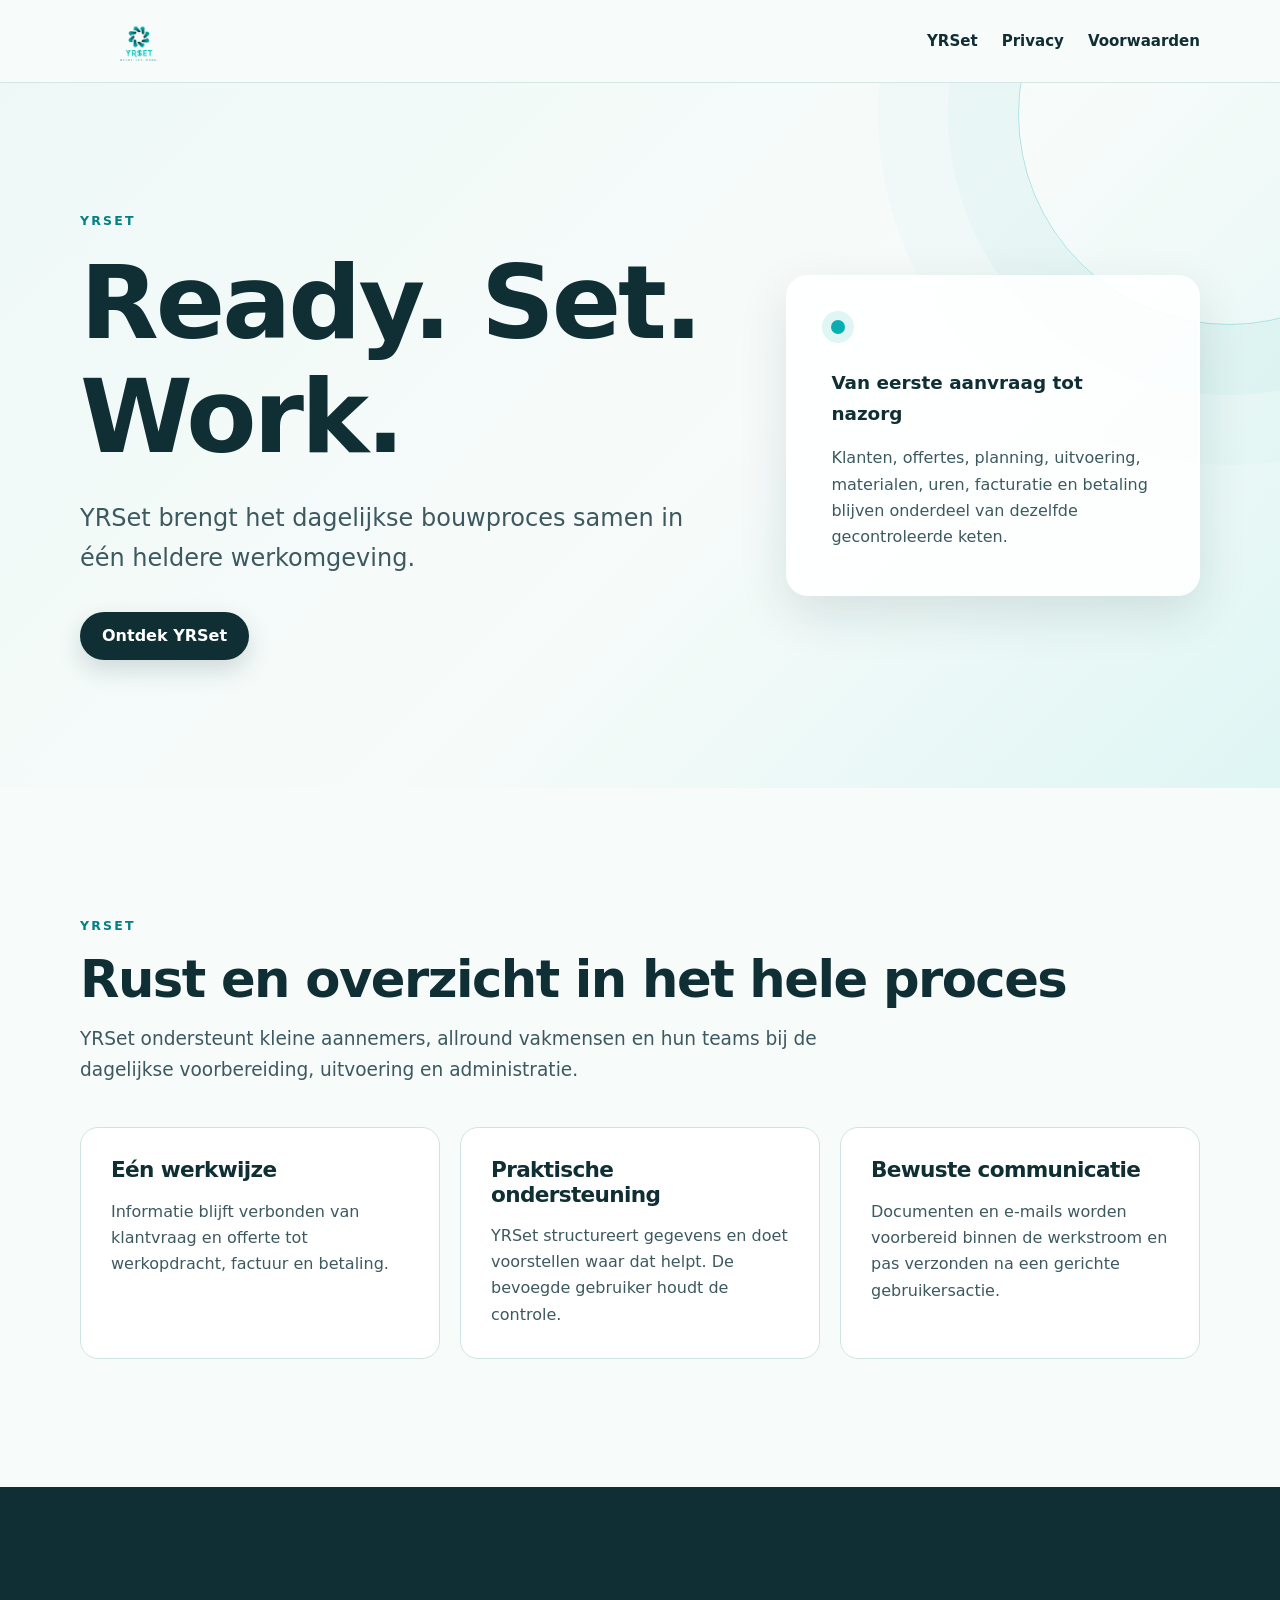
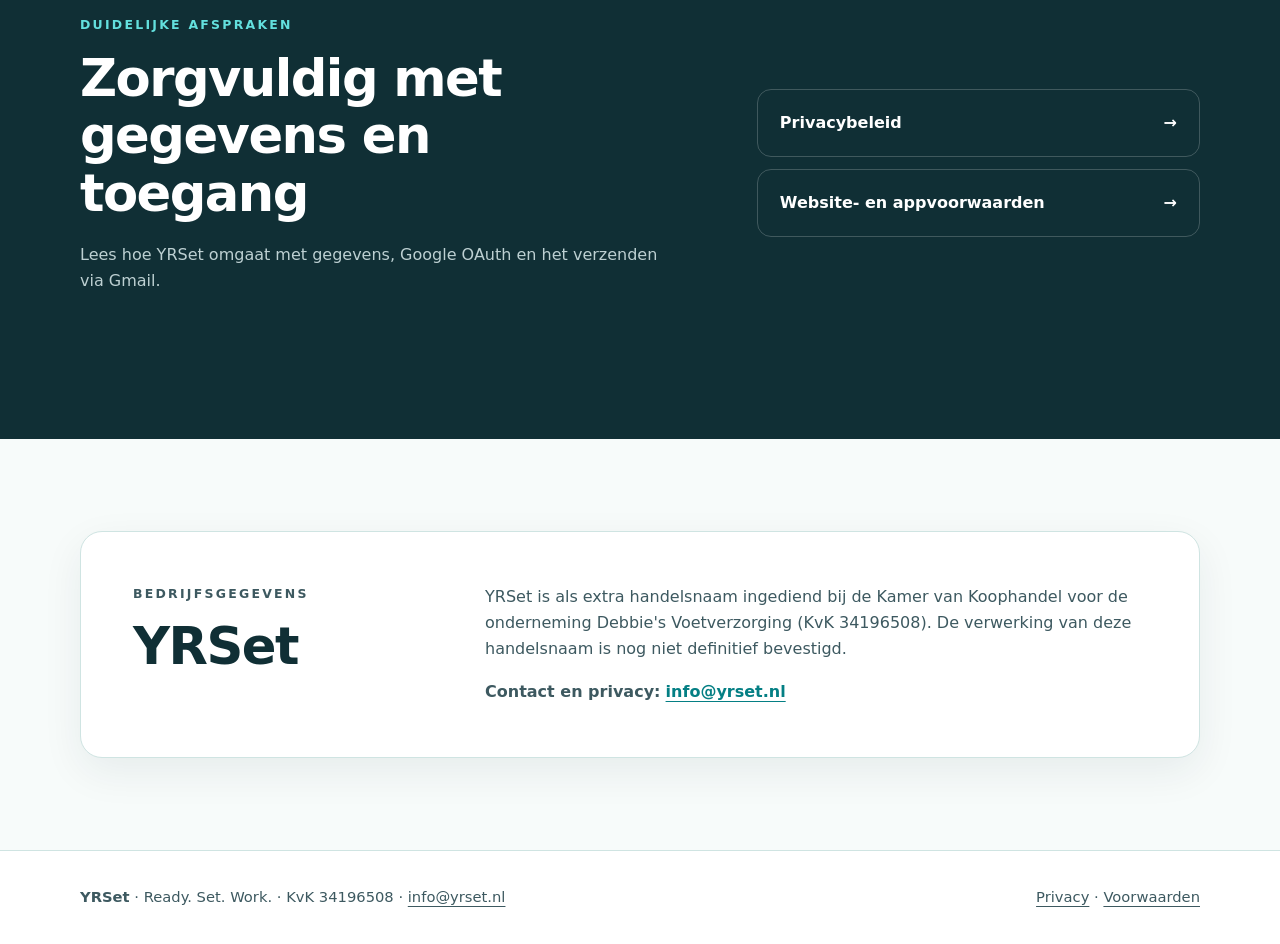
==== index.html @ cde59def "Polish public YRSet pages" ====
<!doctype html>
<html lang="nl">
<head>
  <meta charset="utf-8">
  <meta name="viewport" content="width=device-width, initial-scale=1">
  <meta name="description" content="YRSet biedt één praktische werkomgeving voor het bouwproces, van aanvraag tot afronding.">
  <title>YRSet · Ready. Set. Work.</title>
  <link rel="stylesheet" href="style.css?v=20260929">
</head>
<body>
  <a class="skip-link" href="#inhoud">Naar de inhoud</a>
  <header class="site-header">
    <div class="shell nav-wrap">
      <a class="brand" href="./" aria-label="YRSet home">
        <img src="yrset-logo.png" alt="YRSet — Ready. Set. Work.">
      </a>
      <nav aria-label="Hoofdnavigatie">
        <a href="#yrset">YRSet</a>
        <a href="privacy/">Privacy</a>
        <a href="voorwaarden/">Voorwaarden</a>
      </nav>
    </div>
  </header>

  <main id="inhoud">
    <section class="hero">
      <div class="shell hero-grid">
        <div>
          <p class="eyebrow">YRSet</p>
          <h1>Ready. Set. Work.</h1>
          <p class="lead">YRSet brengt het dagelijkse bouwproces samen in één heldere werkomgeving.</p>
          <a class="button" href="#yrset">Ontdek YRSet</a>
        </div>
        <aside class="hero-card" aria-label="YRSet in het kort">
          <span class="status-dot" aria-hidden="true"></span>
          <p class="card-kicker">Van eerste aanvraag tot nazorg</p>
          <p>Klanten, offertes, planning, uitvoering, materialen, uren, facturatie en betaling blijven onderdeel van dezelfde gecontroleerde keten.</p>
        </aside>
      </div>
    </section>

    <section class="section" id="yrset">
      <div class="shell">
        <p class="eyebrow">YRSet</p>
        <h2>Rust en overzicht in het hele proces</h2>
        <p class="section-intro">YRSet ondersteunt kleine aannemers, allround vakmensen en hun teams bij de dagelijkse voorbereiding, uitvoering en administratie.</p>
        <div class="feature-grid">
          <article class="feature-card">
            <h3>Eén werkwijze</h3>
            <p>Informatie blijft verbonden van klantvraag en offerte tot werkopdracht, factuur en betaling.</p>
          </article>
          <article class="feature-card">
            <h3>Praktische ondersteuning</h3>
            <p>YRSet structureert gegevens en doet voorstellen waar dat helpt. De bevoegde gebruiker houdt de controle.</p>
          </article>
          <article class="feature-card">
            <h3>Bewuste communicatie</h3>
            <p>Documenten en e-mails worden voorbereid binnen de werkstroom en pas verzonden na een gerichte gebruikersactie.</p>
          </article>
        </div>
      </div>
    </section>

    <section class="section section-accent">
      <div class="shell policy-grid">
        <article>
          <p class="eyebrow">Duidelijke afspraken</p>
          <h2>Zorgvuldig met gegevens en toegang</h2>
          <p>Lees hoe YRSet omgaat met gegevens, Google OAuth en het verzenden via Gmail.</p>
        </article>
        <div class="policy-links">
          <a class="policy-link" href="privacy/"><span>Privacybeleid</span><span aria-hidden="true">→</span></a>
          <a class="policy-link" href="voorwaarden/"><span>Website- en appvoorwaarden</span><span aria-hidden="true">→</span></a>
        </div>
      </div>
    </section>

    <section class="section company-info" aria-labelledby="bedrijfsgegevens">
      <div class="shell company-info-card">
        <div>
          <p class="eyebrow">Bedrijfsgegevens</p>
          <h2 id="bedrijfsgegevens">YRSet</h2>
        </div>
        <div>
          <p>YRSet is als extra handelsnaam ingediend bij de Kamer van Koophandel voor de onderneming Debbie's Voetverzorging (KvK 34196508). De verwerking van deze handelsnaam is nog niet definitief bevestigd.</p>
          <p><strong>Contact en privacy:</strong> <a href="mailto:info@yrset.nl">info@yrset.nl</a></p>
        </div>
      </div>
    </section>
  </main>

  <footer>
    <div class="shell footer-wrap">
      <p><strong>YRSet</strong> · Ready. Set. Work. · KvK 34196508 · <a href="mailto:info@yrset.nl">info@yrset.nl</a></p>
      <p><a href="privacy/">Privacy</a> · <a href="voorwaarden/">Voorwaarden</a></p>
    </div>
  </footer>
</body>
</html>
---- style.css ----
:root {
  --ink: #102f35;
  --ink-soft: #3d5960;
  --paper: #f7fbfa;
  --surface: #ffffff;
  --teal: #09aeb2;
  --teal-dark: #047f84;
  --teal-pale: #dff6f4;
  --line: #cfe4e2;
  --shadow: 0 18px 50px rgba(16, 47, 53, 0.12);
  --radius: 22px;
}

* { box-sizing: border-box; }
html { scroll-behavior: smooth; }
body {
  margin: 0;
  color: var(--ink);
  background: var(--paper);
  font-family: Inter, ui-sans-serif, system-ui, -apple-system, BlinkMacSystemFont, "Segoe UI", sans-serif;
  line-height: 1.65;
  overflow-x: clip;
}
a { color: inherit; }
img { display: block; max-width: 100%; }
.shell { width: min(1120px, calc(100% - 40px)); margin: 0 auto; }
.skip-link { position: fixed; left: 16px; top: -80px; z-index: 100; padding: 10px 14px; background: var(--ink); color: #fff; border-radius: 8px; }
.skip-link:focus { top: 16px; }

.site-header { position: sticky; top: 0; z-index: 20; background: rgba(247, 251, 250, 0.94); border-bottom: 1px solid rgba(207, 228, 226, 0.85); backdrop-filter: blur(14px); }
.nav-wrap { min-height: 82px; display: flex; align-items: center; justify-content: space-between; gap: 28px; }
.brand { display: inline-flex; align-items: center; width: 118px; text-decoration: none; }
.brand img { width: 100%; height: 58px; object-fit: contain; }
nav { display: flex; align-items: center; gap: 24px; font-size: 0.94rem; font-weight: 700; }
nav a { text-decoration: none; text-underline-offset: 6px; }
nav a:hover, nav a:focus-visible, nav a[aria-current="page"] { color: var(--teal-dark); text-decoration: underline; }

.hero { position: relative; overflow: hidden; padding: clamp(72px, 10vw, 132px) 0; background: linear-gradient(135deg, #eef9f7 0%, #f7fbfa 55%, #dff6f4 100%); }
.hero::after { content: ""; position: absolute; width: 420px; height: 420px; right: -160px; top: -180px; border: 1px solid rgba(9, 174, 178, 0.3); border-radius: 50%; box-shadow: 0 0 0 70px rgba(9, 174, 178, 0.035), 0 0 0 140px rgba(9, 174, 178, 0.025); }
.hero-grid { position: relative; z-index: 1; display: grid; grid-template-columns: minmax(0, 1.2fr) minmax(300px, 0.8fr); align-items: center; gap: clamp(38px, 7vw, 86px); }
.eyebrow { margin: 0 0 14px; color: var(--teal-dark); font-size: 0.78rem; font-weight: 800; letter-spacing: 0.18em; text-transform: uppercase; }
h1, h2, h3 { margin-top: 0; line-height: 1.12; letter-spacing: -0.03em; overflow-wrap: break-word; hyphens: auto; }
h1 { margin-bottom: 24px; font-size: clamp(3rem, 8vw, 6.8rem); }
h2 { margin-bottom: 20px; font-size: clamp(2rem, 4vw, 3.4rem); }
h3 { margin-bottom: 12px; font-size: 1.35rem; }
.lead { max-width: 700px; margin: 0 0 34px; color: var(--ink-soft); font-size: clamp(1.18rem, 2vw, 1.5rem); }
.button { display: inline-flex; align-items: center; justify-content: center; min-height: 48px; padding: 0 22px; color: #fff; background: var(--ink); border-radius: 999px; font-weight: 800; text-decoration: none; box-shadow: 0 10px 24px rgba(16, 47, 53, 0.16); }
.button:hover, .button:focus-visible { background: var(--teal-dark); }
.hero-card { padding: clamp(28px, 5vw, 44px); background: rgba(255,255,255,0.88); border: 1px solid rgba(255,255,255,0.92); border-radius: var(--radius); box-shadow: var(--shadow); }
.hero-card p:last-child { margin-bottom: 0; color: var(--ink-soft); }
.status-dot { display: block; width: 14px; height: 14px; margin-bottom: 34px; background: var(--teal); border-radius: 50%; box-shadow: 0 0 0 9px var(--teal-pale); }
.card-kicker { margin: 0 0 12px; color: var(--ink); font-weight: 800; font-size: 1.15rem; }

.section { padding: clamp(76px, 10vw, 128px) 0; }
.section-intro { max-width: 760px; margin: -4px 0 42px; color: var(--ink-soft); font-size: 1.16rem; }
.feature-grid { display: grid; grid-template-columns: repeat(3, minmax(0, 1fr)); gap: 20px; }
.feature-card { padding: 30px; background: var(--surface); border: 1px solid var(--line); border-radius: 18px; }
.feature-card p { margin-bottom: 0; color: var(--ink-soft); }
.section-accent { background: var(--ink); color: #fff; }
.section-accent .eyebrow { color: #63e0de; }
.policy-grid { display: grid; grid-template-columns: minmax(0, 1fr) minmax(300px, 0.75fr); gap: clamp(34px, 7vw, 86px); align-items: center; }
.section-accent article p:last-child { color: #bdd0d2; }
.policy-links { display: grid; gap: 12px; }
.policy-link { display: flex; justify-content: space-between; gap: 20px; padding: 20px 22px; border: 1px solid rgba(255,255,255,0.2); border-radius: 14px; font-weight: 800; text-decoration: none; }
.policy-link:hover, .policy-link:focus-visible { border-color: #63e0de; background: rgba(99,224,222,0.08); }
.company-info { padding-top: clamp(58px, 8vw, 92px); padding-bottom: clamp(58px, 8vw, 92px); }
.company-info-card { display: grid; grid-template-columns: minmax(220px, 0.42fr) minmax(0, 1fr); gap: clamp(28px, 6vw, 74px); padding: clamp(28px, 5vw, 52px); background: var(--surface); border: 1px solid var(--line); border-radius: var(--radius); box-shadow: 0 14px 42px rgba(16, 47, 53, 0.07); }
.company-info-card h2 { margin-bottom: 0; }
.company-info-card p { margin-top: 0; color: var(--ink-soft); }
.company-info-card p:last-child { margin-bottom: 0; }
.company-info-card a { color: var(--teal-dark); font-weight: 800; text-underline-offset: 4px; }

.legal-main { padding: clamp(56px, 8vw, 100px) 0 clamp(80px, 10vw, 130px); }
.legal-layout { display: grid; grid-template-columns: minmax(330px, 0.65fr) minmax(0, 1fr); gap: clamp(36px, 5vw, 60px); align-items: start; }
.legal-layout > * { min-width: 0; }
.legal-aside { position: sticky; top: 122px; }
.legal-aside h1 { max-width: 100%; font-size: clamp(2.35rem, 3.5vw, 3.4rem); overflow-wrap: anywhere; }
.muted { color: var(--ink-soft); }
.legal-copy { min-width: 0; padding: clamp(28px, 5vw, 54px); background: var(--surface); border: 1px solid var(--line); border-radius: var(--radius); box-shadow: 0 14px 42px rgba(16, 47, 53, 0.07); }
.legal-copy section + section { margin-top: 42px; padding-top: 38px; border-top: 1px solid var(--line); }
.legal-copy h2 { font-size: clamp(1.45rem, 3vw, 2rem); }
.legal-copy p { color: var(--ink-soft); }
.legal-copy p:last-child { margin-bottom: 0; }
code { padding: 0.12em 0.35em; color: var(--ink); background: var(--teal-pale); border-radius: 5px; font-size: 0.9em; }

footer { padding: 34px 0; color: var(--ink-soft); background: var(--surface); border-top: 1px solid var(--line); }
.footer-wrap { display: flex; justify-content: space-between; gap: 20px; font-size: 0.92rem; }
.footer-wrap > * { min-width: 0; overflow-wrap: anywhere; }
.footer-wrap p { margin: 0; }
.footer-wrap a { text-underline-offset: 4px; }

@media (max-width: 760px) {
  .shell { width: min(1120px, calc(100% - 28px)); }
  .nav-wrap { min-height: 74px; gap: 14px; }
  .brand { width: 88px; }
  .brand img { height: 48px; }
  nav { gap: 12px; font-size: 0.82rem; }
  .hero-grid, .feature-grid, .policy-grid, .company-info-card, .legal-layout { grid-template-columns: 1fr; }
  .hero { padding-top: 58px; }
  .hero-card { padding: 28px; }
  .legal-aside { position: static; }
  .legal-aside h1 { font-size: clamp(2.15rem, 11vw, 3rem); }
  .legal-copy { padding: 25px 20px; }
  .footer-wrap { flex-direction: column; }
}

@media (max-width: 430px) {
  .nav-wrap { align-items: flex-start; padding: 12px 0; }
  nav { flex-wrap: wrap; justify-content: flex-end; row-gap: 4px; }
  nav a:first-child { width: 100%; text-align: right; }
}

@media (prefers-reduced-motion: reduce) {
  html { scroll-behavior: auto; }
}
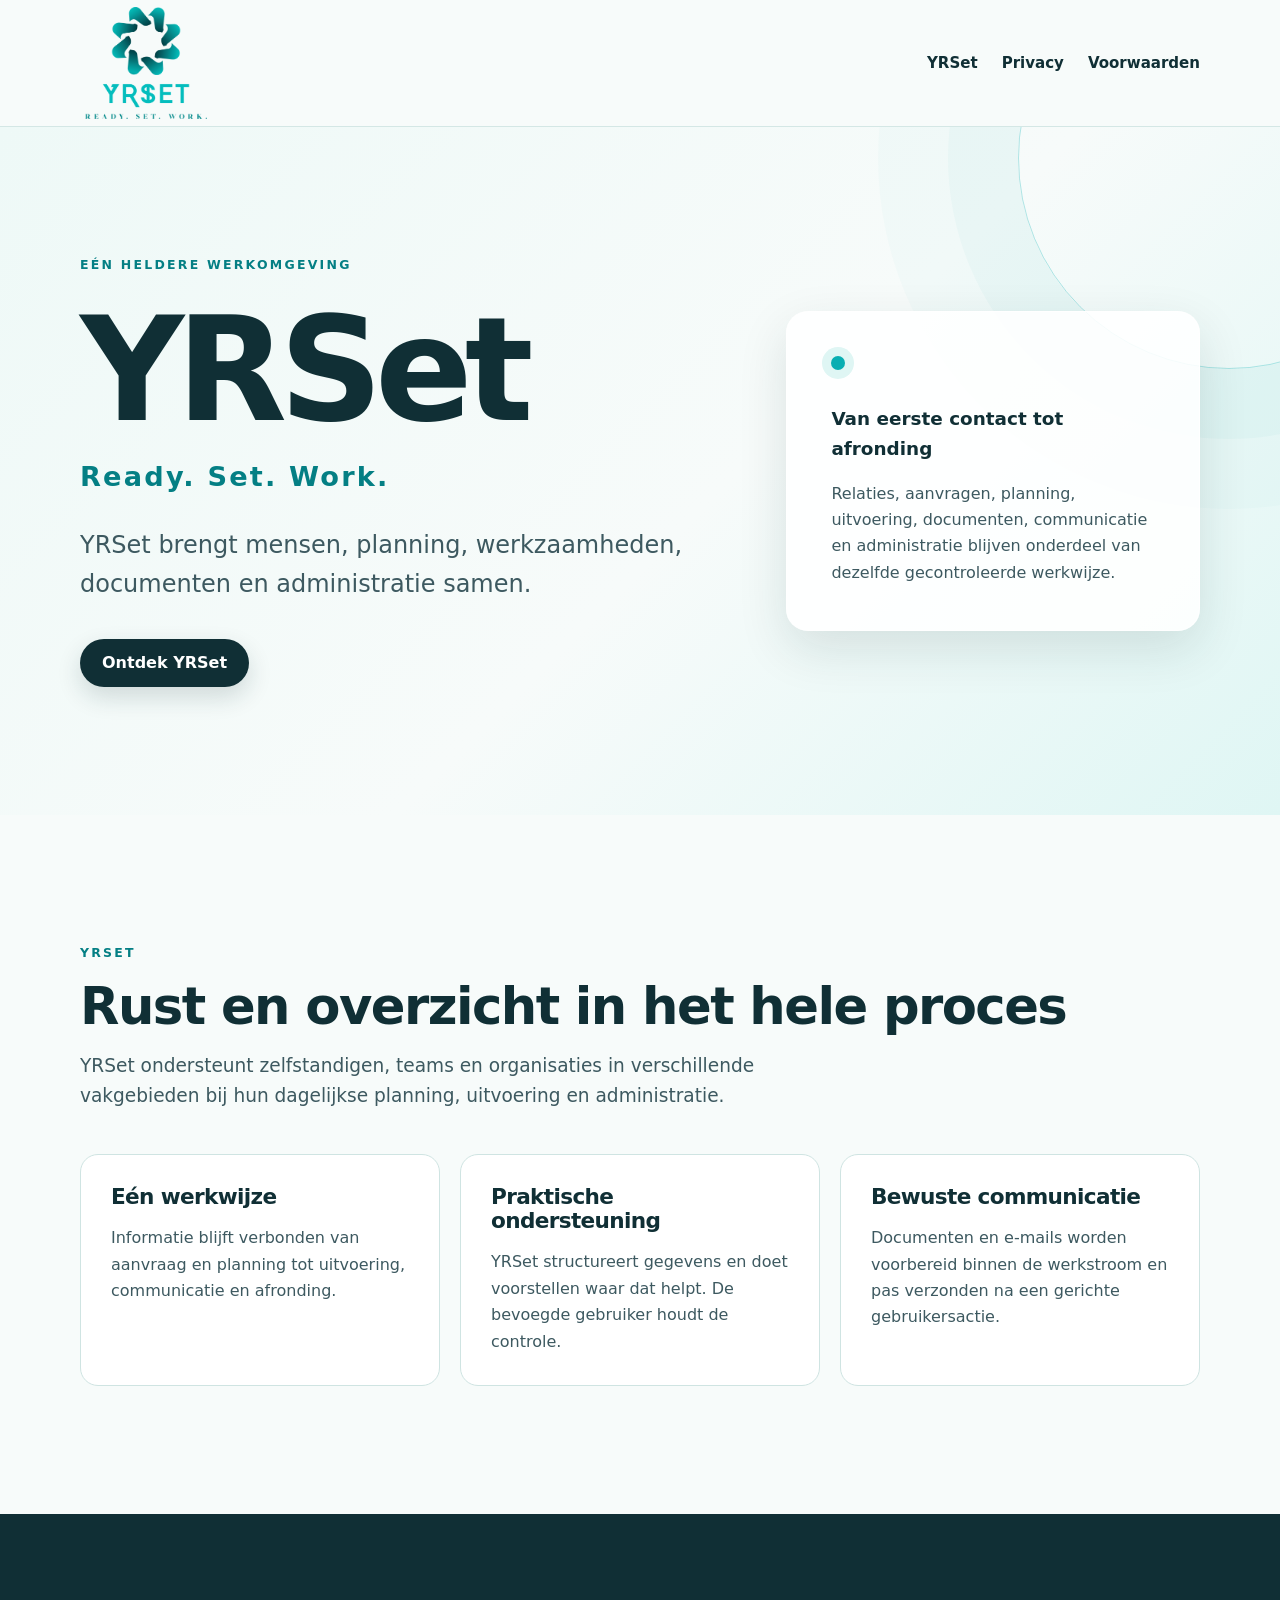
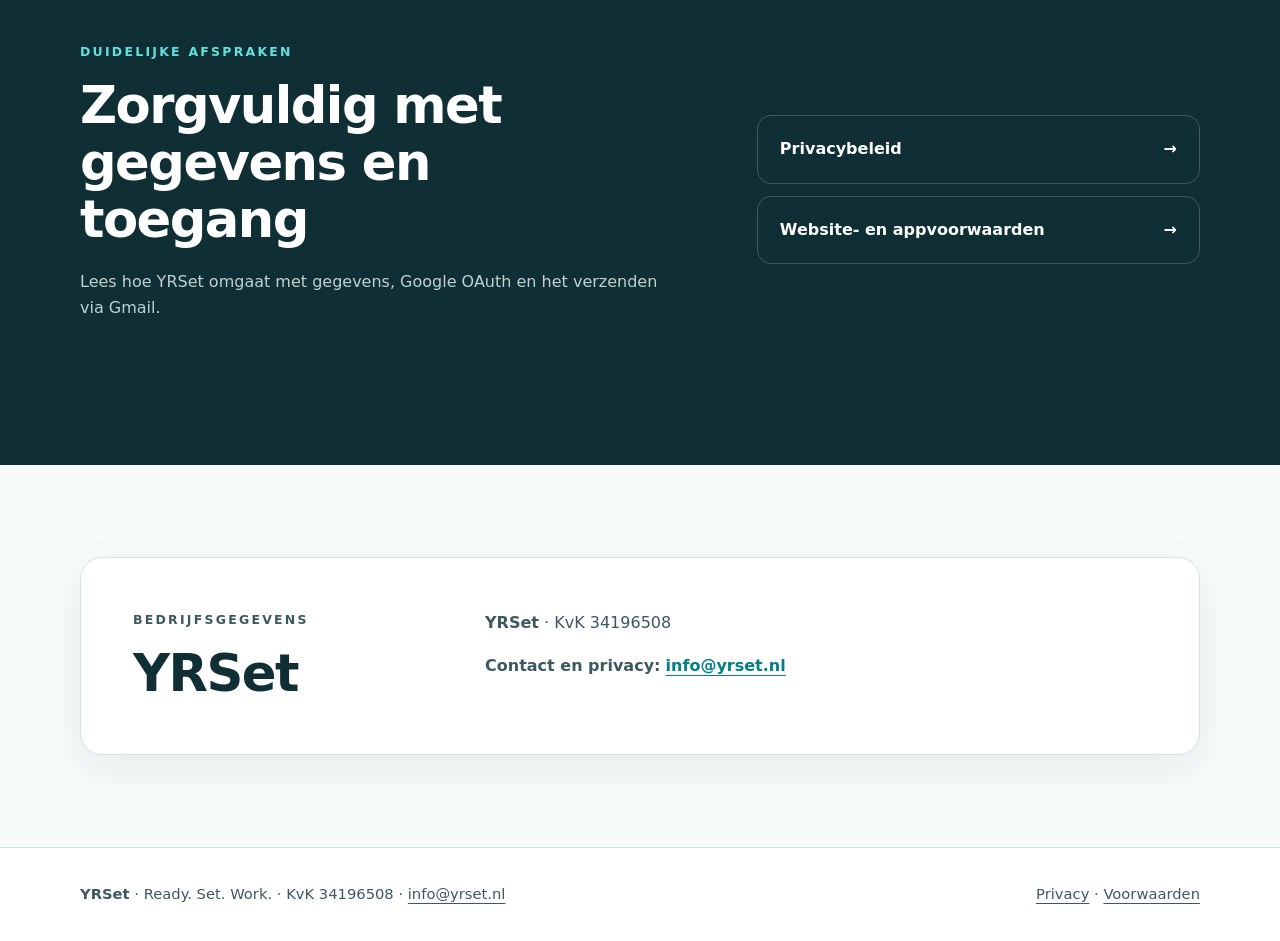
==== commit c2c54ba5: "Finalize public YRSet branding" ====
--- a/index.html
+++ b/index.html
@@ -3,16 +3,16 @@
 <head>
   <meta charset="utf-8">
   <meta name="viewport" content="width=device-width, initial-scale=1">
-  <meta name="description" content="YRSet biedt één praktische werkomgeving voor het bouwproces, van aanvraag tot afronding.">
+  <meta name="description" content="YRSet biedt één heldere werkomgeving voor planning, uitvoering, administratie en communicatie.">
   <title>YRSet · Ready. Set. Work.</title>
-  <link rel="stylesheet" href="style.css?v=20260929">
+  <link rel="stylesheet" href="style.css?v=20260929-2">
 </head>
 <body>
   <a class="skip-link" href="#inhoud">Naar de inhoud</a>
   <header class="site-header">
     <div class="shell nav-wrap">
       <a class="brand" href="./" aria-label="YRSet home">
-        <img src="yrset-logo.png" alt="YRSet — Ready. Set. Work.">
+        <img src="yrset-logo.png?v=20260929-2" alt="YRSet — Ready. Set. Work.">
       </a>
       <nav aria-label="Hoofdnavigatie">
         <a href="#yrset">YRSet</a>
@@ -26,15 +26,16 @@
     <section class="hero">
       <div class="shell hero-grid">
         <div>
-          <p class="eyebrow">YRSet</p>
-          <h1>Ready. Set. Work.</h1>
-          <p class="lead">YRSet brengt het dagelijkse bouwproces samen in één heldere werkomgeving.</p>
+          <p class="eyebrow">Eén heldere werkomgeving</p>
+          <h1>YRSet</h1>
+          <p class="hero-slogan">Ready. Set. Work.</p>
+          <p class="lead">YRSet brengt mensen, planning, werkzaamheden, documenten en administratie samen.</p>
           <a class="button" href="#yrset">Ontdek YRSet</a>
         </div>
         <aside class="hero-card" aria-label="YRSet in het kort">
           <span class="status-dot" aria-hidden="true"></span>
-          <p class="card-kicker">Van eerste aanvraag tot nazorg</p>
-          <p>Klanten, offertes, planning, uitvoering, materialen, uren, facturatie en betaling blijven onderdeel van dezelfde gecontroleerde keten.</p>
+          <p class="card-kicker">Van eerste contact tot afronding</p>
+          <p>Relaties, aanvragen, planning, uitvoering, documenten, communicatie en administratie blijven onderdeel van dezelfde gecontroleerde werkwijze.</p>
         </aside>
       </div>
     </section>
@@ -43,11 +44,11 @@
       <div class="shell">
         <p class="eyebrow">YRSet</p>
         <h2>Rust en overzicht in het hele proces</h2>
-        <p class="section-intro">YRSet ondersteunt kleine aannemers, allround vakmensen en hun teams bij de dagelijkse voorbereiding, uitvoering en administratie.</p>
+        <p class="section-intro">YRSet ondersteunt zelfstandigen, teams en organisaties in verschillende vakgebieden bij hun dagelijkse planning, uitvoering en administratie.</p>
         <div class="feature-grid">
           <article class="feature-card">
             <h3>Eén werkwijze</h3>
-            <p>Informatie blijft verbonden van klantvraag en offerte tot werkopdracht, factuur en betaling.</p>
+            <p>Informatie blijft verbonden van aanvraag en planning tot uitvoering, communicatie en afronding.</p>
           </article>
           <article class="feature-card">
             <h3>Praktische ondersteuning</h3>
@@ -82,7 +83,7 @@
           <h2 id="bedrijfsgegevens">YRSet</h2>
         </div>
         <div>
-          <p>YRSet is als extra handelsnaam ingediend bij de Kamer van Koophandel voor de onderneming Debbie's Voetverzorging (KvK 34196508). De verwerking van deze handelsnaam is nog niet definitief bevestigd.</p>
+          <p><strong>YRSet</strong> · KvK 34196508</p>
           <p><strong>Contact en privacy:</strong> <a href="mailto:info@yrset.nl">info@yrset.nl</a></p>
         </div>
       </div>
--- a/style.css
+++ b/style.css
@@ -28,9 +28,9 @@
 .skip-link:focus { top: 16px; }
 
 .site-header { position: sticky; top: 0; z-index: 20; background: rgba(247, 251, 250, 0.94); border-bottom: 1px solid rgba(207, 228, 226, 0.85); backdrop-filter: blur(14px); }
-.nav-wrap { min-height: 82px; display: flex; align-items: center; justify-content: space-between; gap: 28px; }
-.brand { display: inline-flex; align-items: center; width: 118px; text-decoration: none; }
-.brand img { width: 100%; height: 58px; object-fit: contain; }
+.nav-wrap { min-height: 126px; display: flex; align-items: center; justify-content: space-between; gap: 28px; }
+.brand { display: inline-flex; align-items: center; width: 132px; min-width: 132px; padding: 7px 0; text-decoration: none; }
+.brand img { width: 100%; height: 112px; object-fit: contain; }
 nav { display: flex; align-items: center; gap: 24px; font-size: 0.94rem; font-weight: 700; }
 nav a { text-decoration: none; text-underline-offset: 6px; }
 nav a:hover, nav a:focus-visible, nav a[aria-current="page"] { color: var(--teal-dark); text-decoration: underline; }
@@ -41,6 +41,8 @@
 .eyebrow { margin: 0 0 14px; color: var(--teal-dark); font-size: 0.78rem; font-weight: 800; letter-spacing: 0.18em; text-transform: uppercase; }
 h1, h2, h3 { margin-top: 0; line-height: 1.12; letter-spacing: -0.03em; overflow-wrap: break-word; hyphens: auto; }
 h1 { margin-bottom: 24px; font-size: clamp(3rem, 8vw, 6.8rem); }
+.hero h1 { margin-bottom: 4px; font-size: clamp(5rem, 12vw, 9rem); letter-spacing: -0.055em; }
+.hero-slogan { margin: 0 0 26px; color: var(--teal-dark); font-size: clamp(1.2rem, 2.2vw, 1.7rem); font-weight: 800; letter-spacing: 0.08em; }
 h2 { margin-bottom: 20px; font-size: clamp(2rem, 4vw, 3.4rem); }
 h3 { margin-bottom: 12px; font-size: 1.35rem; }
 .lead { max-width: 700px; margin: 0 0 34px; color: var(--ink-soft); font-size: clamp(1.18rem, 2vw, 1.5rem); }
@@ -74,7 +76,8 @@
 .legal-layout { display: grid; grid-template-columns: minmax(330px, 0.65fr) minmax(0, 1fr); gap: clamp(36px, 5vw, 60px); align-items: start; }
 .legal-layout > * { min-width: 0; }
 .legal-aside { position: sticky; top: 122px; }
-.legal-aside h1 { max-width: 100%; font-size: clamp(2.35rem, 3.5vw, 3.4rem); overflow-wrap: anywhere; }
+.legal-aside h1 { max-width: 100%; font-size: clamp(2.25rem, 3.2vw, 3.1rem); line-height: 1.04; overflow-wrap: anywhere; }
+.legal-title--long span { display: block; }
 .muted { color: var(--ink-soft); }
 .legal-copy { min-width: 0; padding: clamp(28px, 5vw, 54px); background: var(--surface); border: 1px solid var(--line); border-radius: var(--radius); box-shadow: 0 14px 42px rgba(16, 47, 53, 0.07); }
 .legal-copy section + section { margin-top: 42px; padding-top: 38px; border-top: 1px solid var(--line); }
@@ -91,12 +94,14 @@
 
 @media (max-width: 760px) {
   .shell { width: min(1120px, calc(100% - 28px)); }
-  .nav-wrap { min-height: 74px; gap: 14px; }
-  .brand { width: 88px; }
-  .brand img { height: 48px; }
+  .nav-wrap { min-height: 104px; gap: 14px; }
+  .brand { width: 106px; min-width: 106px; padding: 5px 0; }
+  .brand img { height: 90px; }
   nav { gap: 12px; font-size: 0.82rem; }
   .hero-grid, .feature-grid, .policy-grid, .company-info-card, .legal-layout { grid-template-columns: 1fr; }
   .hero { padding-top: 58px; }
+  .hero h1 { font-size: clamp(4.25rem, 20vw, 6rem); }
+  .hero-slogan { margin-bottom: 22px; font-size: 1.1rem; }
   .hero-card { padding: 28px; }
   .legal-aside { position: static; }
   .legal-aside h1 { font-size: clamp(2.15rem, 11vw, 3rem); }
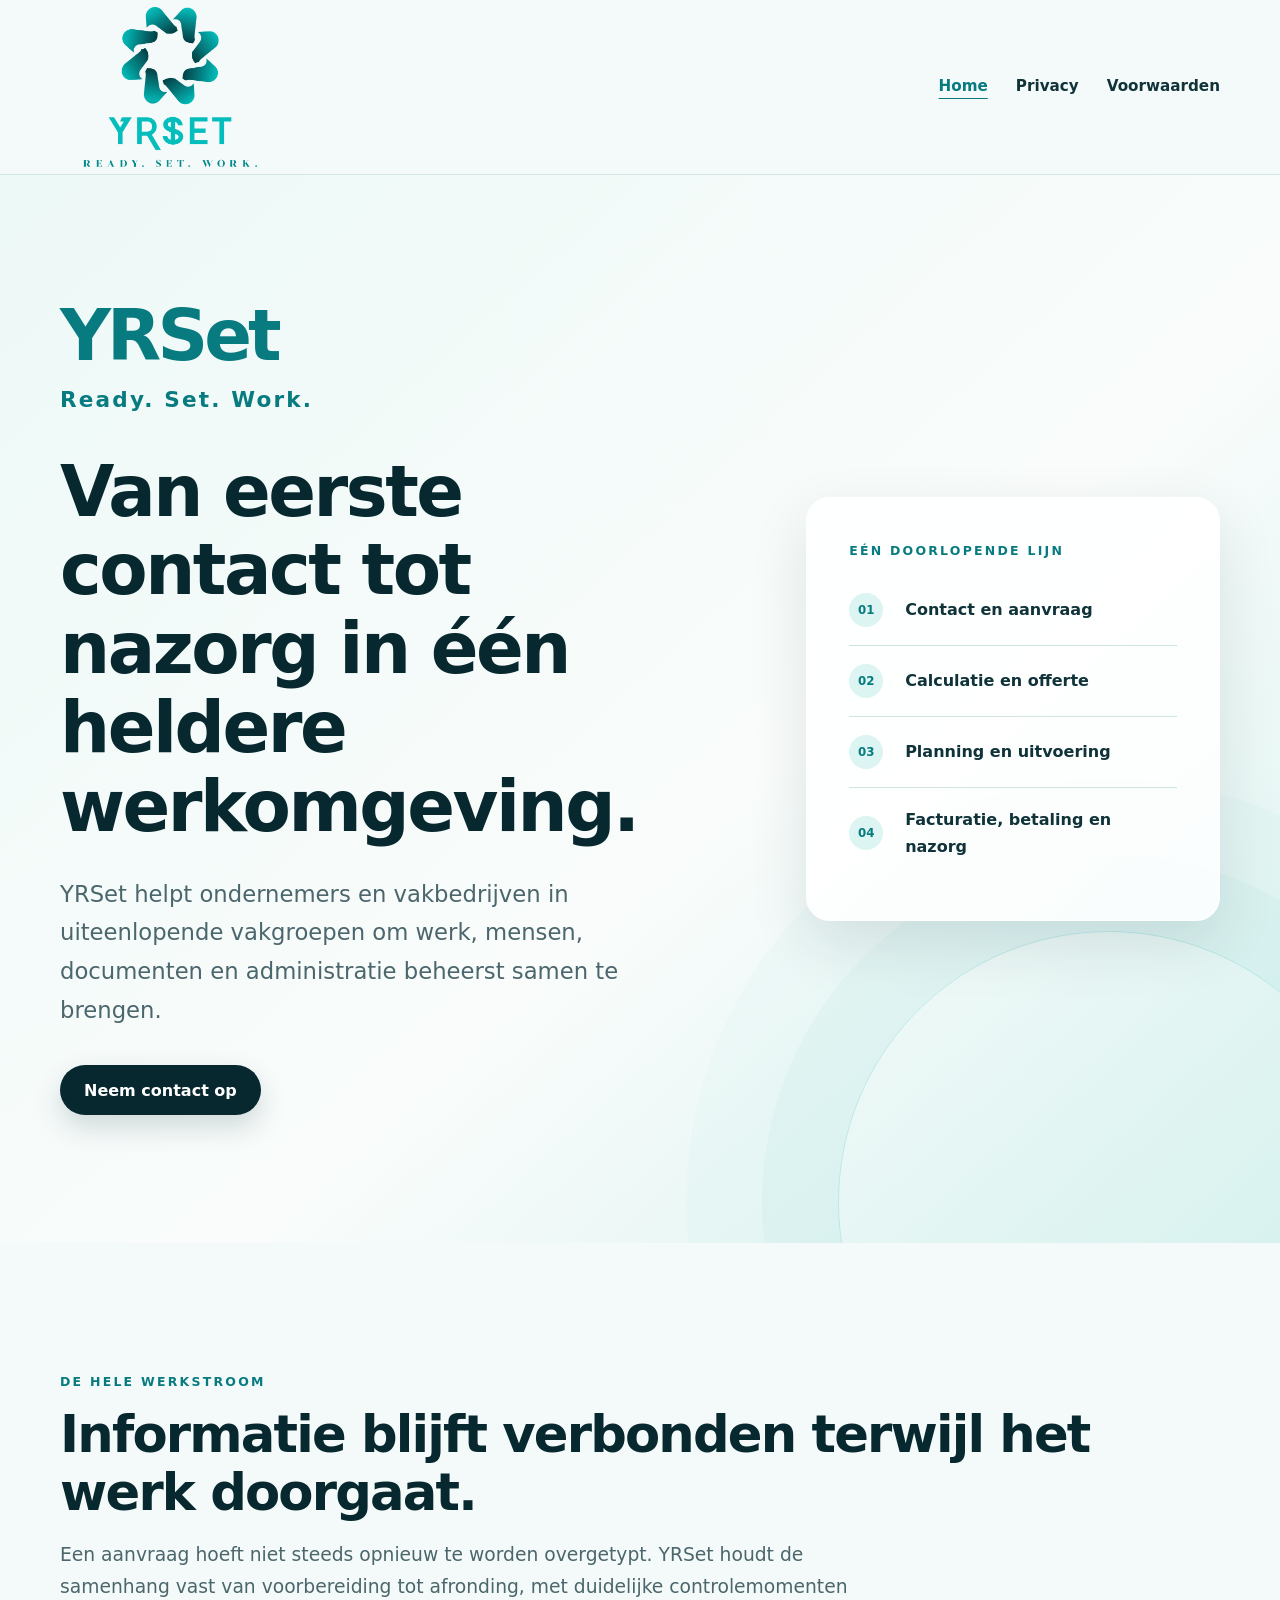
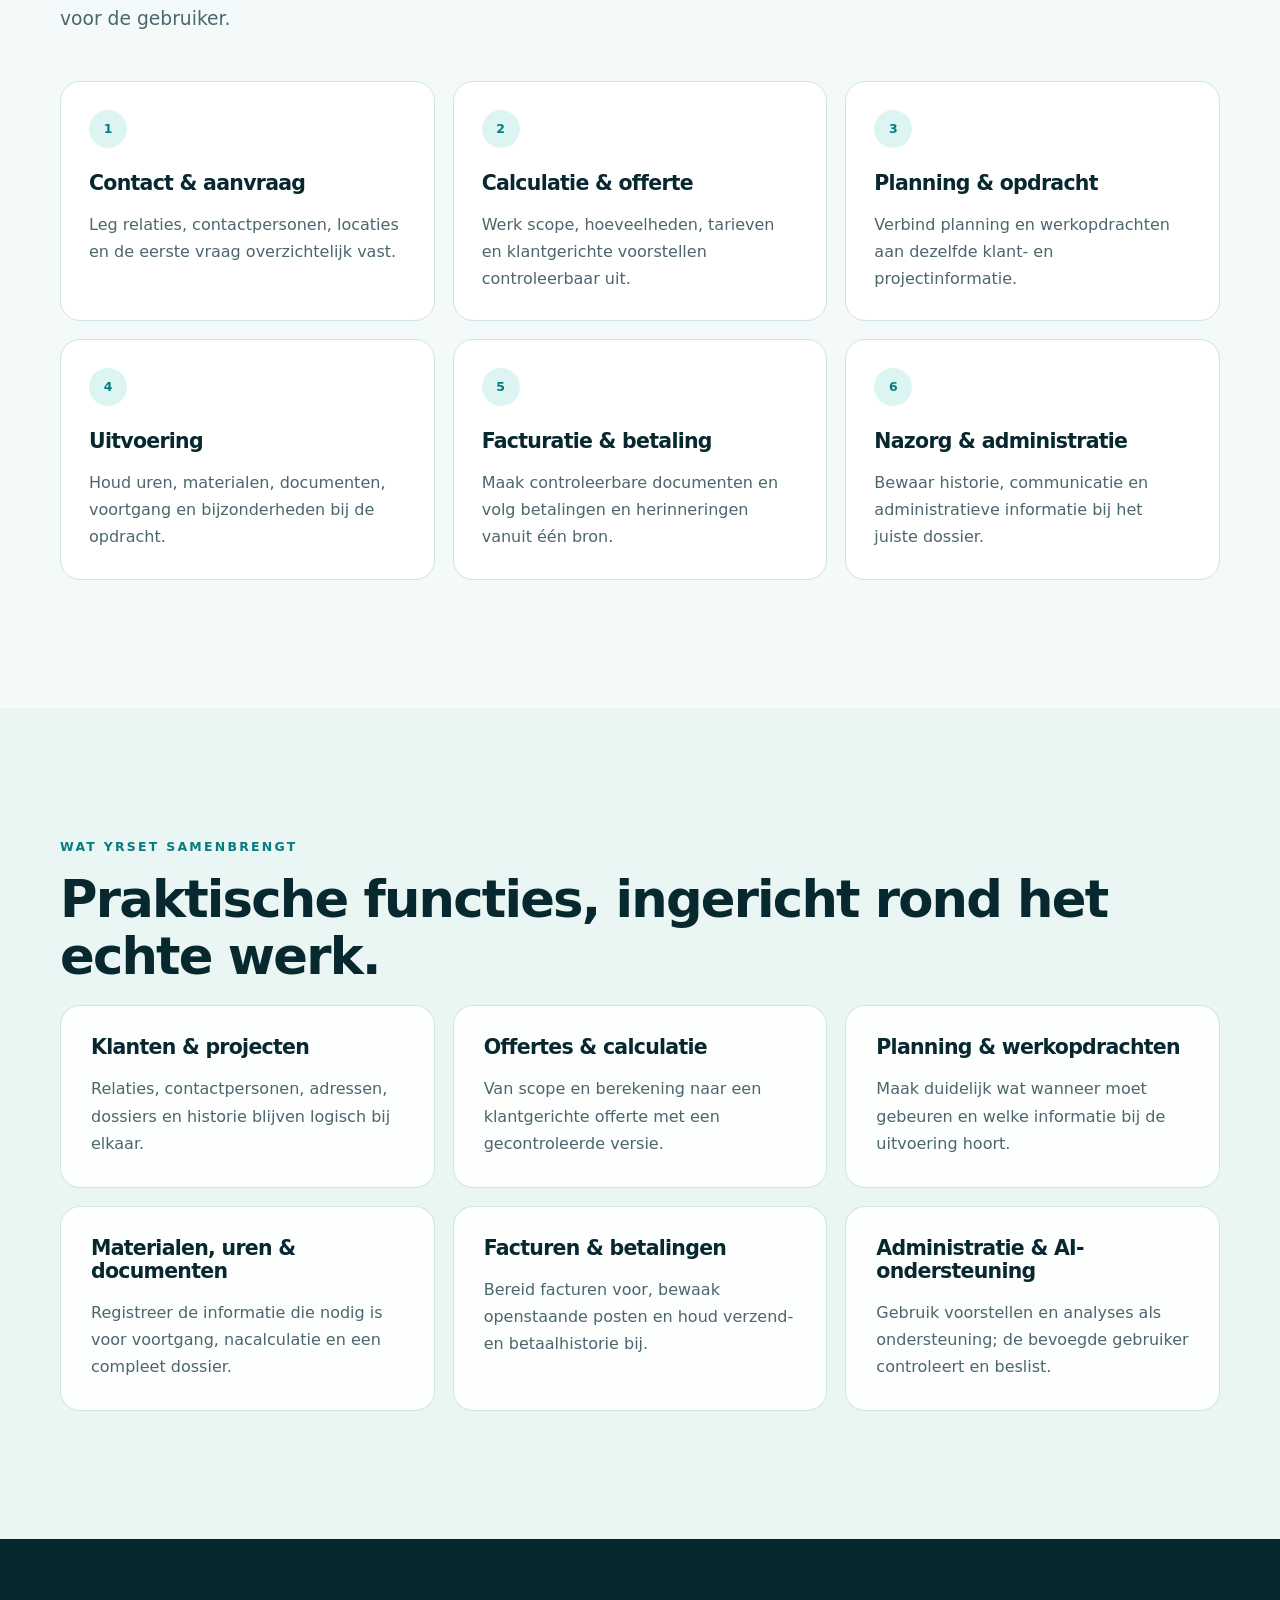
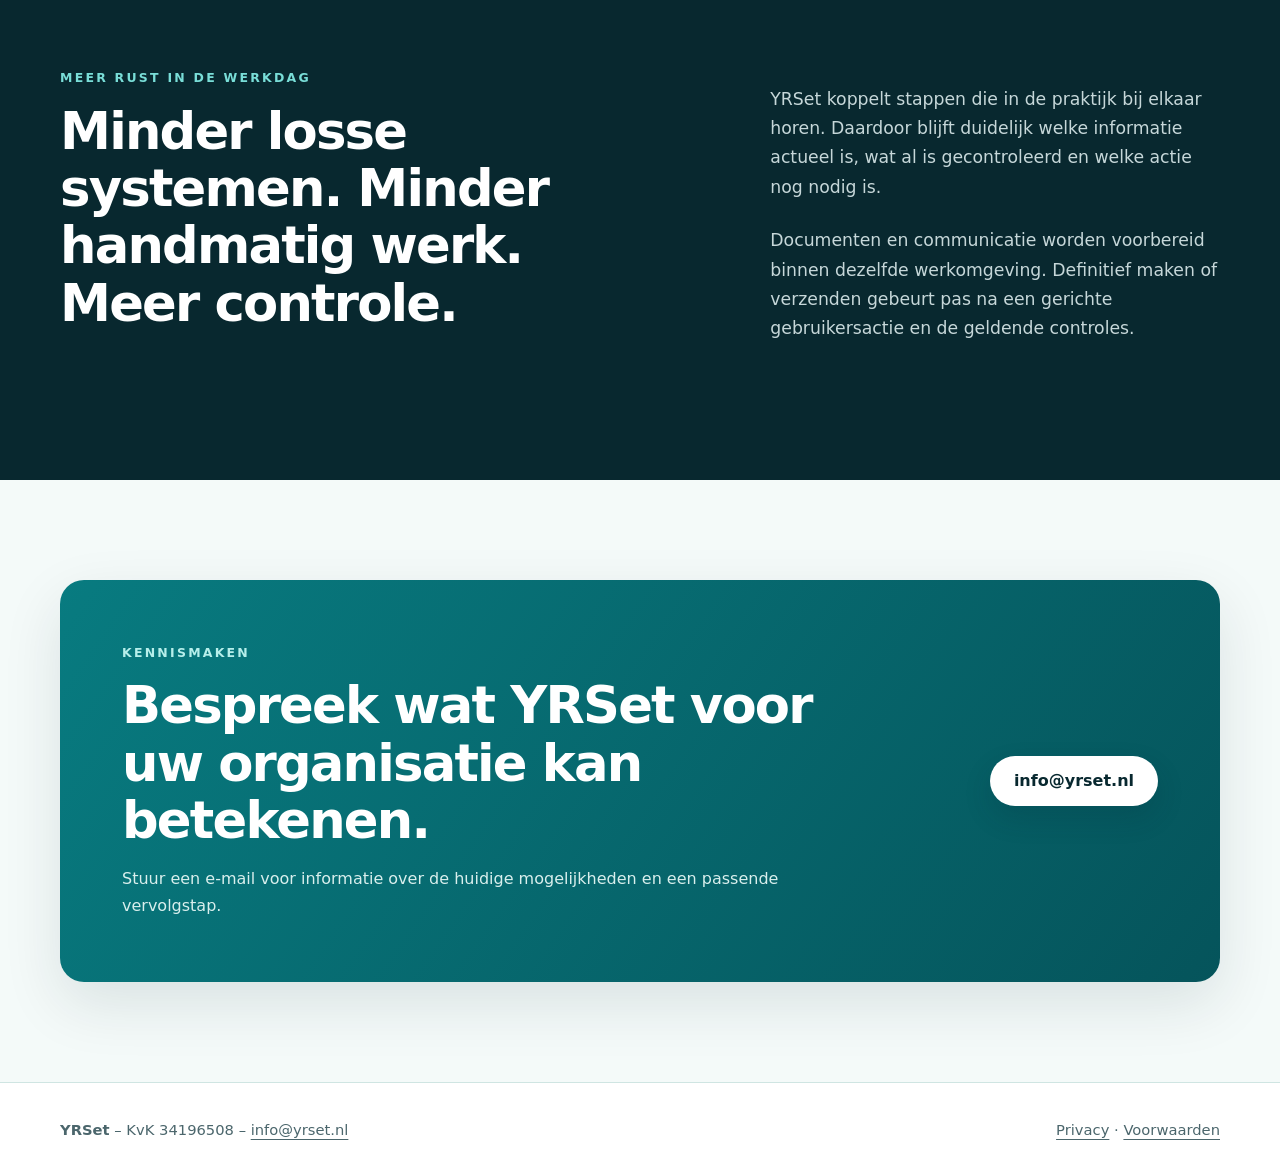
==== commit 500ab3b1: "Rebuild public YRSet website" ====
--- a/index.html
+++ b/index.html
@@ -3,19 +3,19 @@
 <head>
   <meta charset="utf-8">
   <meta name="viewport" content="width=device-width, initial-scale=1">
-  <meta name="description" content="YRSet biedt één heldere werkomgeving voor planning, uitvoering, administratie en communicatie.">
+  <meta name="description" content="YRSet brengt klantcontact, planning, uitvoering, administratie en communicatie samen in één gecontroleerde werkomgeving.">
   <title>YRSet · Ready. Set. Work.</title>
-  <link rel="stylesheet" href="style.css?v=20260929-2">
+  <link rel="stylesheet" href="style.css?v=20260929-3">
 </head>
 <body>
   <a class="skip-link" href="#inhoud">Naar de inhoud</a>
   <header class="site-header">
     <div class="shell nav-wrap">
       <a class="brand" href="./" aria-label="YRSet home">
-        <img src="yrset-logo.png?v=20260929-2" alt="YRSet — Ready. Set. Work.">
+        <img src="yrset-logo.png?v=20260929-3" alt="YRSet — Ready. Set. Work.">
       </a>
       <nav aria-label="Hoofdnavigatie">
-        <a href="#yrset">YRSet</a>
+        <a aria-current="page" href="./">Home</a>
         <a href="privacy/">Privacy</a>
         <a href="voorwaarden/">Voorwaarden</a>
       </nav>
@@ -24,75 +24,85 @@
 
   <main id="inhoud">
     <section class="hero">
-      <div class="shell hero-grid">
-        <div>
-          <p class="eyebrow">Eén heldere werkomgeving</p>
-          <h1>YRSet</h1>
+      <div class="shell hero-layout">
+        <div class="hero-copy">
+          <p class="hero-brand">YRSet</p>
           <p class="hero-slogan">Ready. Set. Work.</p>
-          <p class="lead">YRSet brengt mensen, planning, werkzaamheden, documenten en administratie samen.</p>
-          <a class="button" href="#yrset">Ontdek YRSet</a>
+          <h1>Van eerste contact tot nazorg in één heldere werkomgeving.</h1>
+          <p class="lead">YRSet helpt ondernemers en vakbedrijven in uiteenlopende vakgroepen om werk, mensen, documenten en administratie beheerst samen te brengen.</p>
+          <a class="button" href="mailto:info@yrset.nl">Neem contact op</a>
         </div>
-        <aside class="hero-card" aria-label="YRSet in het kort">
-          <span class="status-dot" aria-hidden="true"></span>
-          <p class="card-kicker">Van eerste contact tot afronding</p>
-          <p>Relaties, aanvragen, planning, uitvoering, documenten, communicatie en administratie blijven onderdeel van dezelfde gecontroleerde werkwijze.</p>
-        </aside>
-      </div>
-    </section>
-
-    <section class="section" id="yrset">
-      <div class="shell">
-        <p class="eyebrow">YRSet</p>
-        <h2>Rust en overzicht in het hele proces</h2>
-        <p class="section-intro">YRSet ondersteunt zelfstandigen, teams en organisaties in verschillende vakgebieden bij hun dagelijkse planning, uitvoering en administratie.</p>
-        <div class="feature-grid">
-          <article class="feature-card">
-            <h3>Eén werkwijze</h3>
-            <p>Informatie blijft verbonden van aanvraag en planning tot uitvoering, communicatie en afronding.</p>
-          </article>
-          <article class="feature-card">
-            <h3>Praktische ondersteuning</h3>
-            <p>YRSet structureert gegevens en doet voorstellen waar dat helpt. De bevoegde gebruiker houdt de controle.</p>
-          </article>
-          <article class="feature-card">
-            <h3>Bewuste communicatie</h3>
-            <p>Documenten en e-mails worden voorbereid binnen de werkstroom en pas verzonden na een gerichte gebruikersactie.</p>
-          </article>
+        <div class="hero-flow" aria-label="Werkproces in YRSet">
+          <p class="eyebrow">Eén doorlopende lijn</p>
+          <ol>
+            <li><span>01</span>Contact en aanvraag</li>
+            <li><span>02</span>Calculatie en offerte</li>
+            <li><span>03</span>Planning en uitvoering</li>
+            <li><span>04</span>Facturatie, betaling en nazorg</li>
+          </ol>
         </div>
       </div>
     </section>
 
-    <section class="section section-accent">
-      <div class="shell policy-grid">
-        <article>
-          <p class="eyebrow">Duidelijke afspraken</p>
-          <h2>Zorgvuldig met gegevens en toegang</h2>
-          <p>Lees hoe YRSet omgaat met gegevens, Google OAuth en het verzenden via Gmail.</p>
-        </article>
-        <div class="policy-links">
-          <a class="policy-link" href="privacy/"><span>Privacybeleid</span><span aria-hidden="true">→</span></a>
-          <a class="policy-link" href="voorwaarden/"><span>Website- en appvoorwaarden</span><span aria-hidden="true">→</span></a>
+    <section class="section" aria-labelledby="werkwijze">
+      <div class="shell">
+        <p class="eyebrow">De hele werkstroom</p>
+        <h2 id="werkwijze">Informatie blijft verbonden terwijl het werk doorgaat.</h2>
+        <p class="section-intro">Een aanvraag hoeft niet steeds opnieuw te worden overgetypt. YRSet houdt de samenhang vast van voorbereiding tot afronding, met duidelijke controlemomenten voor de gebruiker.</p>
+        <div class="journey" role="list">
+          <article role="listitem"><span>1</span><h3>Contact &amp; aanvraag</h3><p>Leg relaties, contactpersonen, locaties en de eerste vraag overzichtelijk vast.</p></article>
+          <article role="listitem"><span>2</span><h3>Calculatie &amp; offerte</h3><p>Werk scope, hoeveelheden, tarieven en klantgerichte voorstellen controleerbaar uit.</p></article>
+          <article role="listitem"><span>3</span><h3>Planning &amp; opdracht</h3><p>Verbind planning en werkopdrachten aan dezelfde klant- en projectinformatie.</p></article>
+          <article role="listitem"><span>4</span><h3>Uitvoering</h3><p>Houd uren, materialen, documenten, voortgang en bijzonderheden bij de opdracht.</p></article>
+          <article role="listitem"><span>5</span><h3>Facturatie &amp; betaling</h3><p>Maak controleerbare documenten en volg betalingen en herinneringen vanuit één bron.</p></article>
+          <article role="listitem"><span>6</span><h3>Nazorg &amp; administratie</h3><p>Bewaar historie, communicatie en administratieve informatie bij het juiste dossier.</p></article>
         </div>
       </div>
     </section>
 
-    <section class="section company-info" aria-labelledby="bedrijfsgegevens">
-      <div class="shell company-info-card">
+    <section class="section section-soft" aria-labelledby="functies">
+      <div class="shell">
+        <p class="eyebrow">Wat YRSet samenbrengt</p>
+        <h2 id="functies">Praktische functies, ingericht rond het echte werk.</h2>
+        <div class="feature-grid">
+          <article class="feature-card"><h3>Klanten &amp; projecten</h3><p>Relaties, contactpersonen, adressen, dossiers en historie blijven logisch bij elkaar.</p></article>
+          <article class="feature-card"><h3>Offertes &amp; calculatie</h3><p>Van scope en berekening naar een klantgerichte offerte met een gecontroleerde versie.</p></article>
+          <article class="feature-card"><h3>Planning &amp; werkopdrachten</h3><p>Maak duidelijk wat wanneer moet gebeuren en welke informatie bij de uitvoering hoort.</p></article>
+          <article class="feature-card"><h3>Materialen, uren &amp; documenten</h3><p>Registreer de informatie die nodig is voor voortgang, nacalculatie en een compleet dossier.</p></article>
+          <article class="feature-card"><h3>Facturen &amp; betalingen</h3><p>Bereid facturen voor, bewaak openstaande posten en houd verzend- en betaalhistorie bij.</p></article>
+          <article class="feature-card"><h3>Administratie &amp; AI-ondersteuning</h3><p>Gebruik voorstellen en analyses als ondersteuning; de bevoegde gebruiker controleert en beslist.</p></article>
+        </div>
+      </div>
+    </section>
+
+    <section class="section benefit-section" aria-labelledby="voordeel">
+      <div class="shell benefit-layout">
         <div>
-          <p class="eyebrow">Bedrijfsgegevens</p>
-          <h2 id="bedrijfsgegevens">YRSet</h2>
+          <p class="eyebrow">Meer rust in de werkdag</p>
+          <h2 id="voordeel">Minder losse systemen. Minder handmatig werk. Meer controle.</h2>
         </div>
+        <div class="benefit-copy">
+          <p>YRSet koppelt stappen die in de praktijk bij elkaar horen. Daardoor blijft duidelijk welke informatie actueel is, wat al is gecontroleerd en welke actie nog nodig is.</p>
+          <p>Documenten en communicatie worden voorbereid binnen dezelfde werkomgeving. Definitief maken of verzenden gebeurt pas na een gerichte gebruikersactie en de geldende controles.</p>
+        </div>
+      </div>
+    </section>
+
+    <section class="section cta-section" aria-labelledby="contact">
+      <div class="shell cta-card">
         <div>
-          <p><strong>YRSet</strong> · KvK 34196508</p>
-          <p><strong>Contact en privacy:</strong> <a href="mailto:info@yrset.nl">info@yrset.nl</a></p>
+          <p class="eyebrow">Kennismaken</p>
+          <h2 id="contact">Bespreek wat YRSet voor uw organisatie kan betekenen.</h2>
+          <p>Stuur een e-mail voor informatie over de huidige mogelijkheden en een passende vervolgstap.</p>
         </div>
+        <a class="button button-light" href="mailto:info@yrset.nl">info@yrset.nl</a>
       </div>
     </section>
   </main>
 
   <footer>
     <div class="shell footer-wrap">
-      <p><strong>YRSet</strong> · Ready. Set. Work. · KvK 34196508 · <a href="mailto:info@yrset.nl">info@yrset.nl</a></p>
+      <p><strong>YRSet</strong> – KvK 34196508 – <a href="mailto:info@yrset.nl">info@yrset.nl</a></p>
       <p><a href="privacy/">Privacy</a> · <a href="voorwaarden/">Voorwaarden</a></p>
     </div>
   </footer>
--- a/style.css
+++ b/style.css
@@ -1,14 +1,16 @@
 :root {
-  --ink: #102f35;
-  --ink-soft: #3d5960;
-  --paper: #f7fbfa;
+  --ink: #10333a;
+  --ink-deep: #08282f;
+  --ink-soft: #4b666c;
+  --paper: #f4faf9;
   --surface: #ffffff;
-  --teal: #09aeb2;
-  --teal-dark: #047f84;
-  --teal-pale: #dff6f4;
-  --line: #cfe4e2;
-  --shadow: 0 18px 50px rgba(16, 47, 53, 0.12);
-  --radius: 22px;
+  --teal: #08aeb1;
+  --teal-dark: #087b80;
+  --teal-pale: #dcf5f2;
+  --aqua: #79ded8;
+  --line: #cfe5e2;
+  --shadow: 0 22px 60px rgba(8, 40, 47, 0.11);
+  --radius: 24px;
 }
 
 * { box-sizing: border-box; }
@@ -18,101 +20,118 @@
   color: var(--ink);
   background: var(--paper);
   font-family: Inter, ui-sans-serif, system-ui, -apple-system, BlinkMacSystemFont, "Segoe UI", sans-serif;
-  line-height: 1.65;
+  line-height: 1.7;
   overflow-x: clip;
 }
 a { color: inherit; }
 img { display: block; max-width: 100%; }
-.shell { width: min(1120px, calc(100% - 40px)); margin: 0 auto; }
-.skip-link { position: fixed; left: 16px; top: -80px; z-index: 100; padding: 10px 14px; background: var(--ink); color: #fff; border-radius: 8px; }
+.shell { width: min(1160px, calc(100% - 48px)); margin: 0 auto; }
+.content-shell { width: min(1060px, calc(100% - 48px)); margin: 0 auto; }
+.skip-link { position: fixed; left: 16px; top: -90px; z-index: 100; padding: 10px 14px; color: #fff; background: var(--ink-deep); border-radius: 8px; }
 .skip-link:focus { top: 16px; }
 
-.site-header { position: sticky; top: 0; z-index: 20; background: rgba(247, 251, 250, 0.94); border-bottom: 1px solid rgba(207, 228, 226, 0.85); backdrop-filter: blur(14px); }
-.nav-wrap { min-height: 126px; display: flex; align-items: center; justify-content: space-between; gap: 28px; }
-.brand { display: inline-flex; align-items: center; width: 132px; min-width: 132px; padding: 7px 0; text-decoration: none; }
-.brand img { width: 100%; height: 112px; object-fit: contain; }
-nav { display: flex; align-items: center; gap: 24px; font-size: 0.94rem; font-weight: 700; }
-nav a { text-decoration: none; text-underline-offset: 6px; }
+.site-header { position: sticky; top: 0; z-index: 20; background: rgba(244, 250, 249, 0.95); border-bottom: 1px solid rgba(207, 229, 226, 0.9); backdrop-filter: blur(16px); }
+.nav-wrap { min-height: 174px; display: flex; align-items: center; justify-content: space-between; gap: 36px; }
+.brand { display: inline-flex; align-items: center; width: 220px; min-width: 220px; padding: 6px 0; text-decoration: none; }
+.brand img { width: 100%; height: 160px; object-fit: contain; }
+nav { display: flex; align-items: center; gap: 28px; font-size: 0.95rem; font-weight: 750; }
+nav a { text-decoration: none; text-underline-offset: 7px; }
 nav a:hover, nav a:focus-visible, nav a[aria-current="page"] { color: var(--teal-dark); text-decoration: underline; }
 
-.hero { position: relative; overflow: hidden; padding: clamp(72px, 10vw, 132px) 0; background: linear-gradient(135deg, #eef9f7 0%, #f7fbfa 55%, #dff6f4 100%); }
-.hero::after { content: ""; position: absolute; width: 420px; height: 420px; right: -160px; top: -180px; border: 1px solid rgba(9, 174, 178, 0.3); border-radius: 50%; box-shadow: 0 0 0 70px rgba(9, 174, 178, 0.035), 0 0 0 140px rgba(9, 174, 178, 0.025); }
-.hero-grid { position: relative; z-index: 1; display: grid; grid-template-columns: minmax(0, 1.2fr) minmax(300px, 0.8fr); align-items: center; gap: clamp(38px, 7vw, 86px); }
-.eyebrow { margin: 0 0 14px; color: var(--teal-dark); font-size: 0.78rem; font-weight: 800; letter-spacing: 0.18em; text-transform: uppercase; }
-h1, h2, h3 { margin-top: 0; line-height: 1.12; letter-spacing: -0.03em; overflow-wrap: break-word; hyphens: auto; }
-h1 { margin-bottom: 24px; font-size: clamp(3rem, 8vw, 6.8rem); }
-.hero h1 { margin-bottom: 4px; font-size: clamp(5rem, 12vw, 9rem); letter-spacing: -0.055em; }
-.hero-slogan { margin: 0 0 26px; color: var(--teal-dark); font-size: clamp(1.2rem, 2.2vw, 1.7rem); font-weight: 800; letter-spacing: 0.08em; }
-h2 { margin-bottom: 20px; font-size: clamp(2rem, 4vw, 3.4rem); }
-h3 { margin-bottom: 12px; font-size: 1.35rem; }
-.lead { max-width: 700px; margin: 0 0 34px; color: var(--ink-soft); font-size: clamp(1.18rem, 2vw, 1.5rem); }
-.button { display: inline-flex; align-items: center; justify-content: center; min-height: 48px; padding: 0 22px; color: #fff; background: var(--ink); border-radius: 999px; font-weight: 800; text-decoration: none; box-shadow: 0 10px 24px rgba(16, 47, 53, 0.16); }
+.eyebrow { margin: 0 0 14px; color: var(--teal-dark); font-size: 0.78rem; font-weight: 850; letter-spacing: 0.18em; text-transform: uppercase; }
+h1, h2, h3 { margin-top: 0; color: var(--ink-deep); line-height: 1.12; letter-spacing: -0.035em; overflow-wrap: break-word; }
+h1 { font-size: clamp(2.9rem, 6vw, 5.7rem); }
+h2 { margin-bottom: 20px; font-size: clamp(2rem, 4vw, 3.45rem); }
+h3 { margin-bottom: 10px; font-size: 1.28rem; }
+p, li { overflow-wrap: break-word; }
+
+.hero { position: relative; padding: clamp(78px, 10vw, 138px) 0; overflow: hidden; background: linear-gradient(138deg, #edf9f7 0%, #f9fcfb 58%, #d8f2ef 100%); }
+.hero::before { content: ""; position: absolute; inset: auto -100px -230px auto; width: 540px; height: 540px; border: 1px solid rgba(8, 174, 177, 0.2); border-radius: 50%; box-shadow: 0 0 0 76px rgba(8,174,177,0.035), 0 0 0 152px rgba(8,174,177,0.022); }
+.hero-layout { position: relative; z-index: 1; display: grid; grid-template-columns: minmax(0, 1.12fr) minmax(330px, 0.72fr); align-items: center; gap: clamp(50px, 8vw, 104px); }
+.hero-copy { min-width: 0; }
+.hero-brand { margin: 0; color: var(--teal-dark); font-size: clamp(2.7rem, 5.5vw, 4.9rem); font-weight: 850; letter-spacing: -0.055em; line-height: 0.95; }
+.hero-slogan { margin: 12px 0 34px; color: var(--teal-dark); font-size: clamp(1rem, 1.8vw, 1.35rem); font-weight: 800; letter-spacing: 0.1em; }
+.hero h1 { max-width: 800px; margin-bottom: 28px; font-size: clamp(2.65rem, 5.5vw, 5.25rem); }
+.lead { max-width: 760px; margin: 0 0 36px; color: var(--ink-soft); font-size: clamp(1.15rem, 2vw, 1.42rem); }
+.button { display: inline-flex; align-items: center; justify-content: center; min-height: 50px; padding: 0 24px; color: #fff; background: var(--ink-deep); border-radius: 999px; font-weight: 800; text-decoration: none; box-shadow: 0 12px 28px rgba(8, 40, 47, 0.16); }
 .button:hover, .button:focus-visible { background: var(--teal-dark); }
-.hero-card { padding: clamp(28px, 5vw, 44px); background: rgba(255,255,255,0.88); border: 1px solid rgba(255,255,255,0.92); border-radius: var(--radius); box-shadow: var(--shadow); }
-.hero-card p:last-child { margin-bottom: 0; color: var(--ink-soft); }
-.status-dot { display: block; width: 14px; height: 14px; margin-bottom: 34px; background: var(--teal); border-radius: 50%; box-shadow: 0 0 0 9px var(--teal-pale); }
-.card-kicker { margin: 0 0 12px; color: var(--ink); font-weight: 800; font-size: 1.15rem; }
+.hero-flow { padding: clamp(28px, 4vw, 42px); background: rgba(255,255,255,0.86); border: 1px solid rgba(255,255,255,0.95); border-radius: var(--radius); box-shadow: var(--shadow); }
+.hero-flow ol { display: grid; gap: 0; margin: 0; padding: 0; list-style: none; }
+.hero-flow li { display: grid; grid-template-columns: 42px 1fr; align-items: center; gap: 14px; padding: 18px 0; color: var(--ink); font-weight: 750; border-top: 1px solid var(--line); }
+.hero-flow li:first-child { border-top: 0; }
+.hero-flow li span { display: grid; width: 34px; height: 34px; place-items: center; color: var(--teal-dark); background: var(--teal-pale); border-radius: 50%; font-size: 0.74rem; }
 
-.section { padding: clamp(76px, 10vw, 128px) 0; }
-.section-intro { max-width: 760px; margin: -4px 0 42px; color: var(--ink-soft); font-size: 1.16rem; }
-.feature-grid { display: grid; grid-template-columns: repeat(3, minmax(0, 1fr)); gap: 20px; }
-.feature-card { padding: 30px; background: var(--surface); border: 1px solid var(--line); border-radius: 18px; }
-.feature-card p { margin-bottom: 0; color: var(--ink-soft); }
-.section-accent { background: var(--ink); color: #fff; }
-.section-accent .eyebrow { color: #63e0de; }
-.policy-grid { display: grid; grid-template-columns: minmax(0, 1fr) minmax(300px, 0.75fr); gap: clamp(34px, 7vw, 86px); align-items: center; }
-.section-accent article p:last-child { color: #bdd0d2; }
-.policy-links { display: grid; gap: 12px; }
-.policy-link { display: flex; justify-content: space-between; gap: 20px; padding: 20px 22px; border: 1px solid rgba(255,255,255,0.2); border-radius: 14px; font-weight: 800; text-decoration: none; }
-.policy-link:hover, .policy-link:focus-visible { border-color: #63e0de; background: rgba(99,224,222,0.08); }
-.company-info { padding-top: clamp(58px, 8vw, 92px); padding-bottom: clamp(58px, 8vw, 92px); }
-.company-info-card { display: grid; grid-template-columns: minmax(220px, 0.42fr) minmax(0, 1fr); gap: clamp(28px, 6vw, 74px); padding: clamp(28px, 5vw, 52px); background: var(--surface); border: 1px solid var(--line); border-radius: var(--radius); box-shadow: 0 14px 42px rgba(16, 47, 53, 0.07); }
-.company-info-card h2 { margin-bottom: 0; }
-.company-info-card p { margin-top: 0; color: var(--ink-soft); }
-.company-info-card p:last-child { margin-bottom: 0; }
-.company-info-card a { color: var(--teal-dark); font-weight: 800; text-underline-offset: 4px; }
+.section { padding: clamp(78px, 10vw, 132px) 0; }
+.section-intro { max-width: 820px; margin: -2px 0 46px; color: var(--ink-soft); font-size: 1.17rem; }
+.journey { display: grid; grid-template-columns: repeat(3, minmax(0, 1fr)); gap: 18px; }
+.journey article { min-width: 0; padding: 28px; background: var(--surface); border: 1px solid var(--line); border-radius: 20px; }
+.journey article > span { display: grid; width: 38px; height: 38px; margin-bottom: 24px; place-items: center; color: var(--teal-dark); background: var(--teal-pale); border-radius: 50%; font-size: 0.78rem; font-weight: 850; }
+.journey p, .feature-card p, .benefit-copy p { margin-bottom: 0; color: var(--ink-soft); }
+.section-soft { background: #eaf6f4; }
+.feature-grid { display: grid; grid-template-columns: repeat(3, minmax(0, 1fr)); gap: 18px; }
+.feature-card { min-width: 0; padding: 30px; background: rgba(255,255,255,0.9); border: 1px solid rgba(207,229,226,0.95); border-radius: 20px; }
+.benefit-section { color: #fff; background: var(--ink-deep); }
+.benefit-section h2 { color: #fff; }
+.benefit-section .eyebrow { color: var(--aqua); }
+.benefit-layout { display: grid; grid-template-columns: minmax(0, 0.95fr) minmax(320px, 0.7fr); align-items: start; gap: clamp(42px, 8vw, 100px); }
+.benefit-copy { font-size: 1.08rem; }
+.benefit-copy p { color: #c6d7d9; }
+.benefit-copy p + p { margin-top: 24px; }
+.cta-section { padding-top: clamp(64px, 8vw, 100px); padding-bottom: clamp(64px, 8vw, 100px); }
+.cta-card { display: flex; align-items: center; justify-content: space-between; gap: 40px; padding: clamp(32px, 6vw, 62px); color: #fff; background: linear-gradient(125deg, var(--teal-dark), #05545b); border-radius: var(--radius); box-shadow: var(--shadow); }
+.cta-card h2 { max-width: 760px; margin-bottom: 16px; color: #fff; }
+.cta-card p:not(.eyebrow) { max-width: 700px; margin-bottom: 0; color: #d9efed; }
+.cta-card .eyebrow { color: #b7efeb; }
+.button-light { flex: 0 0 auto; color: var(--ink-deep); background: #fff; }
+.button-light:hover, .button-light:focus-visible { color: #fff; background: var(--ink-deep); }
 
-.legal-main { padding: clamp(56px, 8vw, 100px) 0 clamp(80px, 10vw, 130px); }
-.legal-layout { display: grid; grid-template-columns: minmax(330px, 0.65fr) minmax(0, 1fr); gap: clamp(36px, 5vw, 60px); align-items: start; }
-.legal-layout > * { min-width: 0; }
-.legal-aside { position: sticky; top: 122px; }
-.legal-aside h1 { max-width: 100%; font-size: clamp(2.25rem, 3.2vw, 3.1rem); line-height: 1.04; overflow-wrap: anywhere; }
-.legal-title--long span { display: block; }
-.muted { color: var(--ink-soft); }
-.legal-copy { min-width: 0; padding: clamp(28px, 5vw, 54px); background: var(--surface); border: 1px solid var(--line); border-radius: var(--radius); box-shadow: 0 14px 42px rgba(16, 47, 53, 0.07); }
-.legal-copy section + section { margin-top: 42px; padding-top: 38px; border-top: 1px solid var(--line); }
-.legal-copy h2 { font-size: clamp(1.45rem, 3vw, 2rem); }
-.legal-copy p { color: var(--ink-soft); }
-.legal-copy p:last-child { margin-bottom: 0; }
-code { padding: 0.12em 0.35em; color: var(--ink); background: var(--teal-pale); border-radius: 5px; font-size: 0.9em; }
+.document-main { padding-bottom: clamp(80px, 10vw, 136px); }
+.document-hero { padding: clamp(62px, 8vw, 104px) 0 44px; background: linear-gradient(180deg, #edf9f7 0%, var(--paper) 100%); }
+.document-hero h1 { max-width: 980px; margin-bottom: 22px; font-size: clamp(2.65rem, 6.2vw, 5.4rem); line-height: 1.04; }
+.document-title-long { hyphens: none; overflow-wrap: normal; word-break: normal; }
+.document-lead { max-width: 780px; margin: 0 0 22px; color: var(--ink-soft); font-size: clamp(1.12rem, 2vw, 1.34rem); }
+.document-meta { margin: 0; color: var(--ink-soft); font-size: 0.94rem; }
+.document-card { padding: clamp(34px, 6vw, 70px); background: var(--surface); border: 1px solid var(--line); border-radius: var(--radius); box-shadow: 0 16px 48px rgba(8,40,47,0.07); }
+.document-card section { max-width: 880px; }
+.document-card section + section { margin-top: 46px; padding-top: 42px; border-top: 1px solid var(--line); }
+.document-card h2 { font-size: clamp(1.55rem, 3vw, 2.15rem); }
+.document-card p, .document-card li { color: var(--ink-soft); }
+.document-card ul { padding-left: 1.35rem; }
+.document-card li + li { margin-top: 9px; }
+.document-card p:last-child, .document-card ul:last-child { margin-bottom: 0; }
+.document-card a { color: var(--teal-dark); font-weight: 750; text-underline-offset: 4px; }
+code { padding: 0.12em 0.34em; color: var(--ink-deep); background: var(--teal-pale); border-radius: 5px; font-size: 0.88em; overflow-wrap: anywhere; }
 
 footer { padding: 34px 0; color: var(--ink-soft); background: var(--surface); border-top: 1px solid var(--line); }
-.footer-wrap { display: flex; justify-content: space-between; gap: 20px; font-size: 0.92rem; }
+.footer-wrap { display: flex; justify-content: space-between; gap: 24px; font-size: 0.92rem; }
 .footer-wrap > * { min-width: 0; overflow-wrap: anywhere; }
 .footer-wrap p { margin: 0; }
 .footer-wrap a { text-underline-offset: 4px; }
 
-@media (max-width: 760px) {
-  .shell { width: min(1120px, calc(100% - 28px)); }
-  .nav-wrap { min-height: 104px; gap: 14px; }
-  .brand { width: 106px; min-width: 106px; padding: 5px 0; }
-  .brand img { height: 90px; }
-  nav { gap: 12px; font-size: 0.82rem; }
-  .hero-grid, .feature-grid, .policy-grid, .company-info-card, .legal-layout { grid-template-columns: 1fr; }
-  .hero { padding-top: 58px; }
-  .hero h1 { font-size: clamp(4.25rem, 20vw, 6rem); }
-  .hero-slogan { margin-bottom: 22px; font-size: 1.1rem; }
-  .hero-card { padding: 28px; }
-  .legal-aside { position: static; }
-  .legal-aside h1 { font-size: clamp(2.15rem, 11vw, 3rem); }
-  .legal-copy { padding: 25px 20px; }
-  .footer-wrap { flex-direction: column; }
+@media (max-width: 900px) {
+  .journey, .feature-grid { grid-template-columns: repeat(2, minmax(0, 1fr)); }
+  .hero-layout, .benefit-layout { grid-template-columns: 1fr; }
+  .hero-flow { max-width: 680px; }
 }
 
-@media (max-width: 430px) {
-  .nav-wrap { align-items: flex-start; padding: 12px 0; }
-  nav { flex-wrap: wrap; justify-content: flex-end; row-gap: 4px; }
-  nav a:first-child { width: 100%; text-align: right; }
+@media (max-width: 650px) {
+  .shell, .content-shell { width: min(100% - 28px, 1160px); }
+  .nav-wrap { min-height: 194px; align-items: center; flex-direction: column; justify-content: center; gap: 2px; padding: 8px 0 10px; }
+  .brand { width: 180px; min-width: 180px; }
+  .brand img { height: 140px; }
+  nav { flex-wrap: wrap; justify-content: center; gap: 8px 22px; font-size: 0.84rem; }
+  .hero { padding-top: 62px; }
+  .hero-brand { font-size: clamp(2.8rem, 16vw, 4rem); }
+  .hero-slogan { margin-top: 8px; font-size: 0.98rem; }
+  .hero h1 { font-size: clamp(2.4rem, 12vw, 3.6rem); }
+  .journey, .feature-grid { grid-template-columns: 1fr; }
+  .cta-card { align-items: flex-start; flex-direction: column; }
+  .document-hero { padding-top: 52px; }
+  .document-hero h1 { font-size: clamp(2.45rem, 12vw, 3.6rem); }
+  .document-hero .document-title-long { font-size: clamp(2.05rem, 10vw, 2.75rem); letter-spacing: -0.045em; }
+  .document-card { padding: 30px 22px; }
+  .document-card section + section { margin-top: 36px; padding-top: 34px; }
+  .footer-wrap { flex-direction: column; }
 }
 
 @media (prefers-reduced-motion: reduce) {
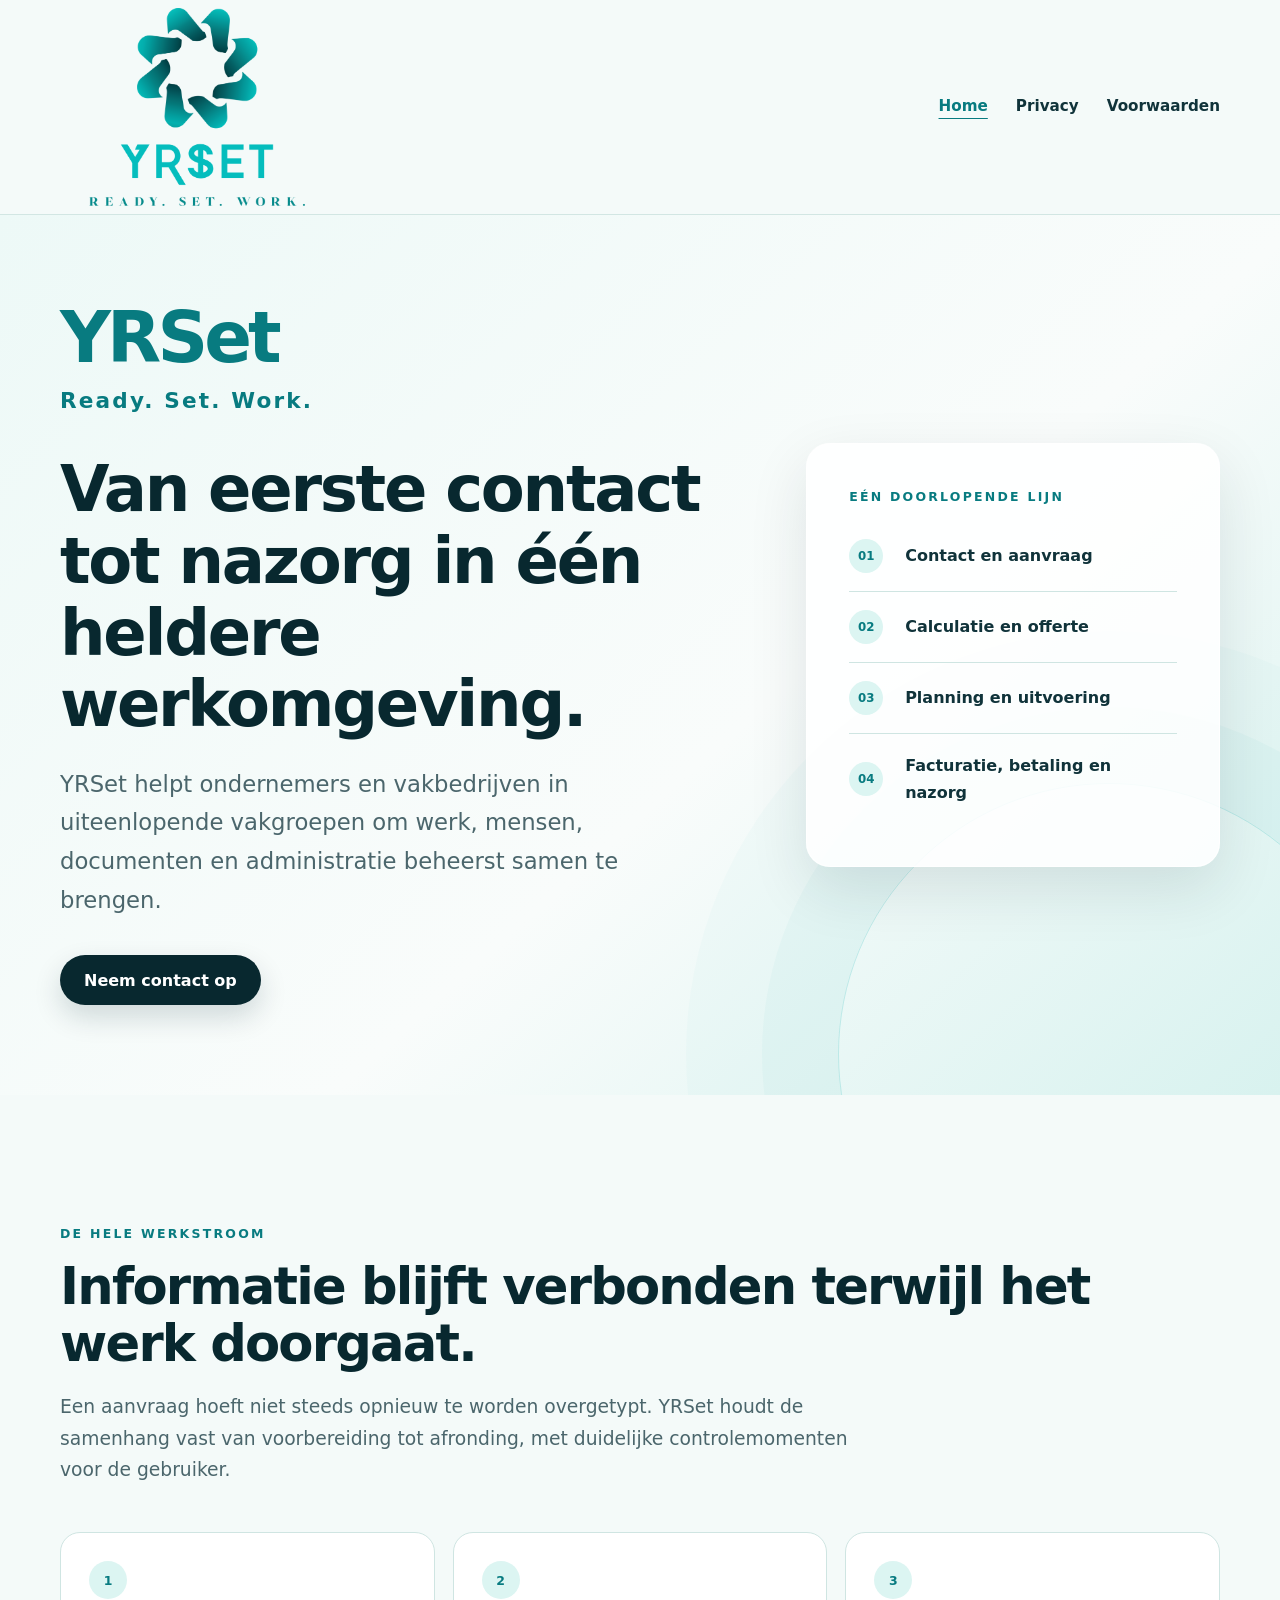
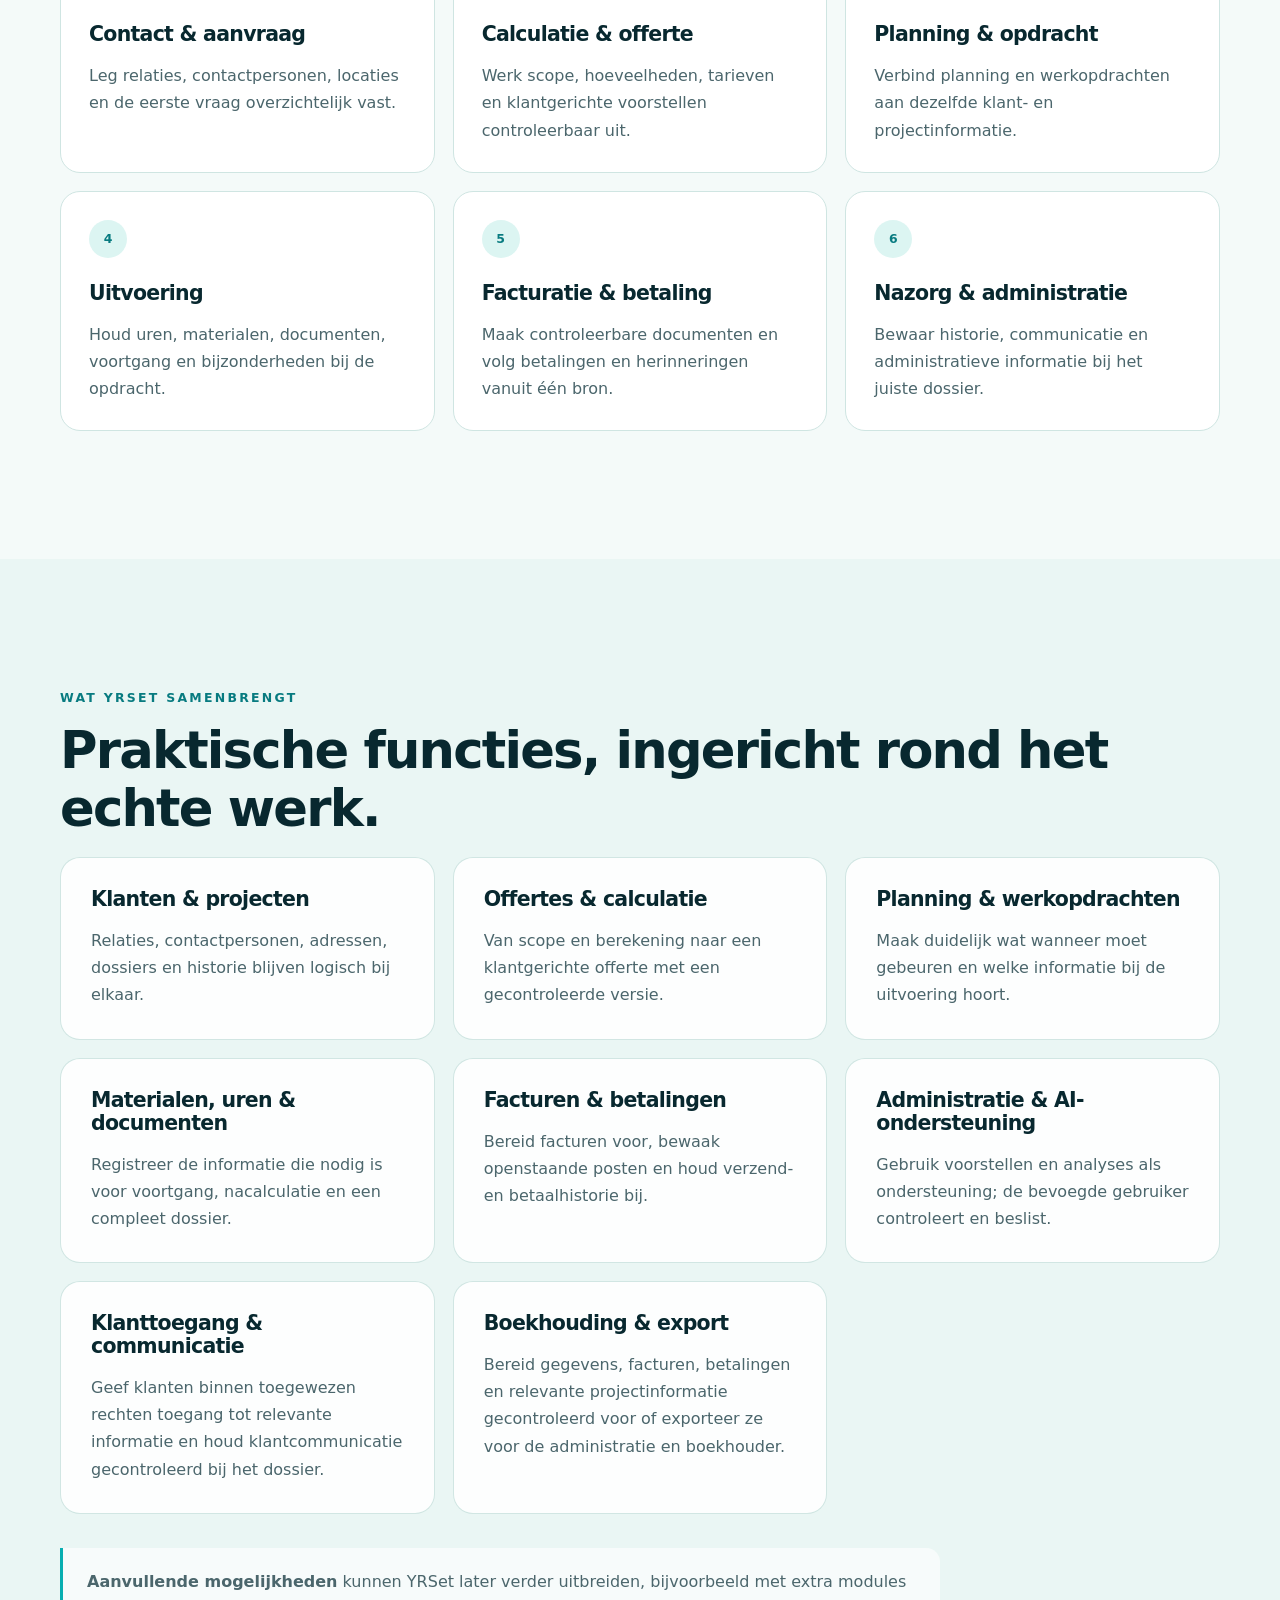
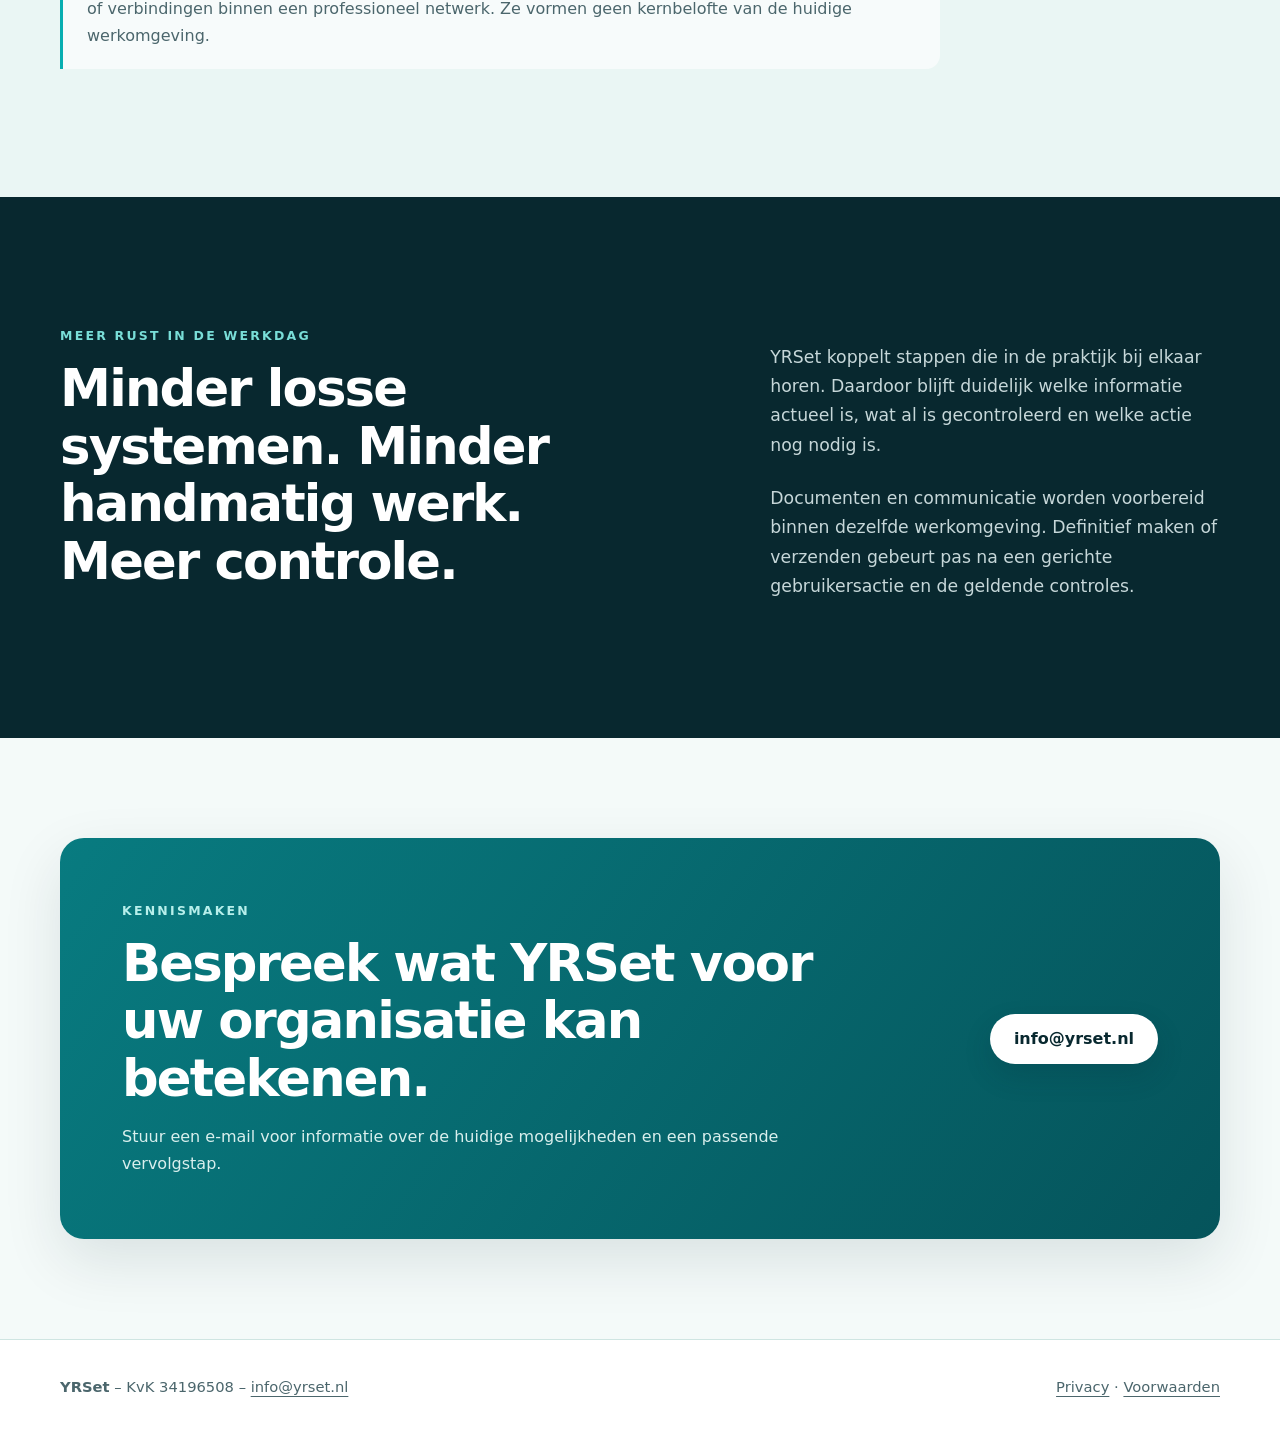
==== commit 9665af45: "Polish public YRSet experience" ====
--- a/index.html
+++ b/index.html
@@ -5,14 +5,14 @@
   <meta name="viewport" content="width=device-width, initial-scale=1">
   <meta name="description" content="YRSet brengt klantcontact, planning, uitvoering, administratie en communicatie samen in één gecontroleerde werkomgeving.">
   <title>YRSet · Ready. Set. Work.</title>
-  <link rel="stylesheet" href="style.css?v=20260929-3">
+  <link rel="stylesheet" href="style.css?v=20260929-4">
 </head>
 <body>
   <a class="skip-link" href="#inhoud">Naar de inhoud</a>
   <header class="site-header">
     <div class="shell nav-wrap">
       <a class="brand" href="./" aria-label="YRSet home">
-        <img src="yrset-logo.png?v=20260929-3" alt="YRSet — Ready. Set. Work.">
+        <img src="yrset-logo.png?v=20260929-4" alt="YRSet — Ready. Set. Work.">
       </a>
       <nav aria-label="Hoofdnavigatie">
         <a aria-current="page" href="./">Home</a>
@@ -71,7 +71,10 @@
           <article class="feature-card"><h3>Materialen, uren &amp; documenten</h3><p>Registreer de informatie die nodig is voor voortgang, nacalculatie en een compleet dossier.</p></article>
           <article class="feature-card"><h3>Facturen &amp; betalingen</h3><p>Bereid facturen voor, bewaak openstaande posten en houd verzend- en betaalhistorie bij.</p></article>
           <article class="feature-card"><h3>Administratie &amp; AI-ondersteuning</h3><p>Gebruik voorstellen en analyses als ondersteuning; de bevoegde gebruiker controleert en beslist.</p></article>
+          <article class="feature-card"><h3>Klanttoegang &amp; communicatie</h3><p>Geef klanten binnen toegewezen rechten toegang tot relevante informatie en houd klantcommunicatie gecontroleerd bij het dossier.</p></article>
+          <article class="feature-card"><h3>Boekhouding &amp; export</h3><p>Bereid gegevens, facturen, betalingen en relevante projectinformatie gecontroleerd voor of exporteer ze voor de administratie en boekhouder.</p></article>
         </div>
+        <p class="extension-note"><strong>Aanvullende mogelijkheden</strong> kunnen YRSet later verder uitbreiden, bijvoorbeeld met extra modules of verbindingen binnen een professioneel netwerk. Ze vormen geen kernbelofte van de huidige werkomgeving.</p>
       </div>
     </section>
 
--- a/style.css
+++ b/style.css
@@ -31,9 +31,9 @@
 .skip-link:focus { top: 16px; }
 
 .site-header { position: sticky; top: 0; z-index: 20; background: rgba(244, 250, 249, 0.95); border-bottom: 1px solid rgba(207, 229, 226, 0.9); backdrop-filter: blur(16px); }
-.nav-wrap { min-height: 174px; display: flex; align-items: center; justify-content: space-between; gap: 36px; }
-.brand { display: inline-flex; align-items: center; width: 220px; min-width: 220px; padding: 6px 0; text-decoration: none; }
-.brand img { width: 100%; height: 160px; object-fit: contain; }
+.nav-wrap { min-height: 214px; display: flex; align-items: center; justify-content: space-between; gap: 36px; }
+.brand { display: inline-flex; align-items: center; width: 274px; min-width: 274px; padding: 6px 0; text-decoration: none; }
+.brand img { width: 100%; height: 198px; object-fit: contain; }
 nav { display: flex; align-items: center; gap: 28px; font-size: 0.95rem; font-weight: 750; }
 nav a { text-decoration: none; text-underline-offset: 7px; }
 nav a:hover, nav a:focus-visible, nav a[aria-current="page"] { color: var(--teal-dark); text-decoration: underline; }
@@ -45,13 +45,13 @@
 h3 { margin-bottom: 10px; font-size: 1.28rem; }
 p, li { overflow-wrap: break-word; }
 
-.hero { position: relative; padding: clamp(78px, 10vw, 138px) 0; overflow: hidden; background: linear-gradient(138deg, #edf9f7 0%, #f9fcfb 58%, #d8f2ef 100%); }
+.hero { position: relative; padding: clamp(54px, 7vw, 92px) 0; overflow: hidden; background: linear-gradient(138deg, #edf9f7 0%, #f9fcfb 58%, #d8f2ef 100%); }
 .hero::before { content: ""; position: absolute; inset: auto -100px -230px auto; width: 540px; height: 540px; border: 1px solid rgba(8, 174, 177, 0.2); border-radius: 50%; box-shadow: 0 0 0 76px rgba(8,174,177,0.035), 0 0 0 152px rgba(8,174,177,0.022); }
 .hero-layout { position: relative; z-index: 1; display: grid; grid-template-columns: minmax(0, 1.12fr) minmax(330px, 0.72fr); align-items: center; gap: clamp(50px, 8vw, 104px); }
 .hero-copy { min-width: 0; }
 .hero-brand { margin: 0; color: var(--teal-dark); font-size: clamp(2.7rem, 5.5vw, 4.9rem); font-weight: 850; letter-spacing: -0.055em; line-height: 0.95; }
 .hero-slogan { margin: 12px 0 34px; color: var(--teal-dark); font-size: clamp(1rem, 1.8vw, 1.35rem); font-weight: 800; letter-spacing: 0.1em; }
-.hero h1 { max-width: 800px; margin-bottom: 28px; font-size: clamp(2.65rem, 5.5vw, 5.25rem); }
+.hero h1 { max-width: 800px; margin-bottom: 24px; font-size: clamp(3rem, 5vw, 4.5rem); }
 .lead { max-width: 760px; margin: 0 0 36px; color: var(--ink-soft); font-size: clamp(1.15rem, 2vw, 1.42rem); }
 .button { display: inline-flex; align-items: center; justify-content: center; min-height: 50px; padding: 0 24px; color: #fff; background: var(--ink-deep); border-radius: 999px; font-weight: 800; text-decoration: none; box-shadow: 0 12px 28px rgba(8, 40, 47, 0.16); }
 .button:hover, .button:focus-visible { background: var(--teal-dark); }
@@ -70,6 +70,7 @@
 .section-soft { background: #eaf6f4; }
 .feature-grid { display: grid; grid-template-columns: repeat(3, minmax(0, 1fr)); gap: 18px; }
 .feature-card { min-width: 0; padding: 30px; background: rgba(255,255,255,0.9); border: 1px solid rgba(207,229,226,0.95); border-radius: 20px; }
+.extension-note { max-width: 880px; margin: 34px 0 0; padding: 20px 24px; color: var(--ink-soft); background: rgba(255,255,255,0.64); border-left: 3px solid var(--teal); border-radius: 0 14px 14px 0; }
 .benefit-section { color: #fff; background: var(--ink-deep); }
 .benefit-section h2 { color: #fff; }
 .benefit-section .eyebrow { color: var(--aqua); }
@@ -86,8 +87,8 @@
 .button-light:hover, .button-light:focus-visible { color: #fff; background: var(--ink-deep); }
 
 .document-main { padding-bottom: clamp(80px, 10vw, 136px); }
-.document-hero { padding: clamp(62px, 8vw, 104px) 0 44px; background: linear-gradient(180deg, #edf9f7 0%, var(--paper) 100%); }
-.document-hero h1 { max-width: 980px; margin-bottom: 22px; font-size: clamp(2.65rem, 6.2vw, 5.4rem); line-height: 1.04; }
+.document-hero { padding: clamp(42px, 5vw, 70px) 0 34px; background: linear-gradient(180deg, #edf9f7 0%, var(--paper) 100%); }
+.document-hero h1 { max-width: 980px; margin-bottom: 18px; font-size: clamp(3.25rem, 4.2vw, 3.75rem); line-height: 1.04; }
 .document-title-long { hyphens: none; overflow-wrap: normal; word-break: normal; }
 .document-lead { max-width: 780px; margin: 0 0 22px; color: var(--ink-soft); font-size: clamp(1.12rem, 2vw, 1.34rem); }
 .document-meta { margin: 0; color: var(--ink-soft); font-size: 0.94rem; }
@@ -116,19 +117,19 @@
 
 @media (max-width: 650px) {
   .shell, .content-shell { width: min(100% - 28px, 1160px); }
-  .nav-wrap { min-height: 194px; align-items: center; flex-direction: column; justify-content: center; gap: 2px; padding: 8px 0 10px; }
-  .brand { width: 180px; min-width: 180px; }
-  .brand img { height: 140px; }
+  .nav-wrap { min-height: 238px; align-items: center; flex-direction: column; justify-content: center; gap: 2px; padding: 8px 0 10px; }
+  .brand { width: 224px; min-width: 224px; }
+  .brand img { height: 174px; }
   nav { flex-wrap: wrap; justify-content: center; gap: 8px 22px; font-size: 0.84rem; }
-  .hero { padding-top: 62px; }
+  .hero { padding-top: 40px; }
   .hero-brand { font-size: clamp(2.8rem, 16vw, 4rem); }
   .hero-slogan { margin-top: 8px; font-size: 0.98rem; }
-  .hero h1 { font-size: clamp(2.4rem, 12vw, 3.6rem); }
+  .hero h1 { font-size: clamp(2.5rem, 10.8vw, 2.75rem); }
   .journey, .feature-grid { grid-template-columns: 1fr; }
   .cta-card { align-items: flex-start; flex-direction: column; }
-  .document-hero { padding-top: 52px; }
-  .document-hero h1 { font-size: clamp(2.45rem, 12vw, 3.6rem); }
-  .document-hero .document-title-long { font-size: clamp(2.05rem, 10vw, 2.75rem); letter-spacing: -0.045em; }
+  .document-hero { padding-top: 34px; }
+  .document-hero h1 { font-size: clamp(2.25rem, 9.8vw, 2.5rem); }
+  .document-hero .document-title-long { font-size: clamp(2.15rem, 9.5vw, 2.5rem); letter-spacing: -0.045em; }
   .document-card { padding: 30px 22px; }
   .document-card section + section { margin-top: 36px; padding-top: 34px; }
   .footer-wrap { flex-direction: column; }
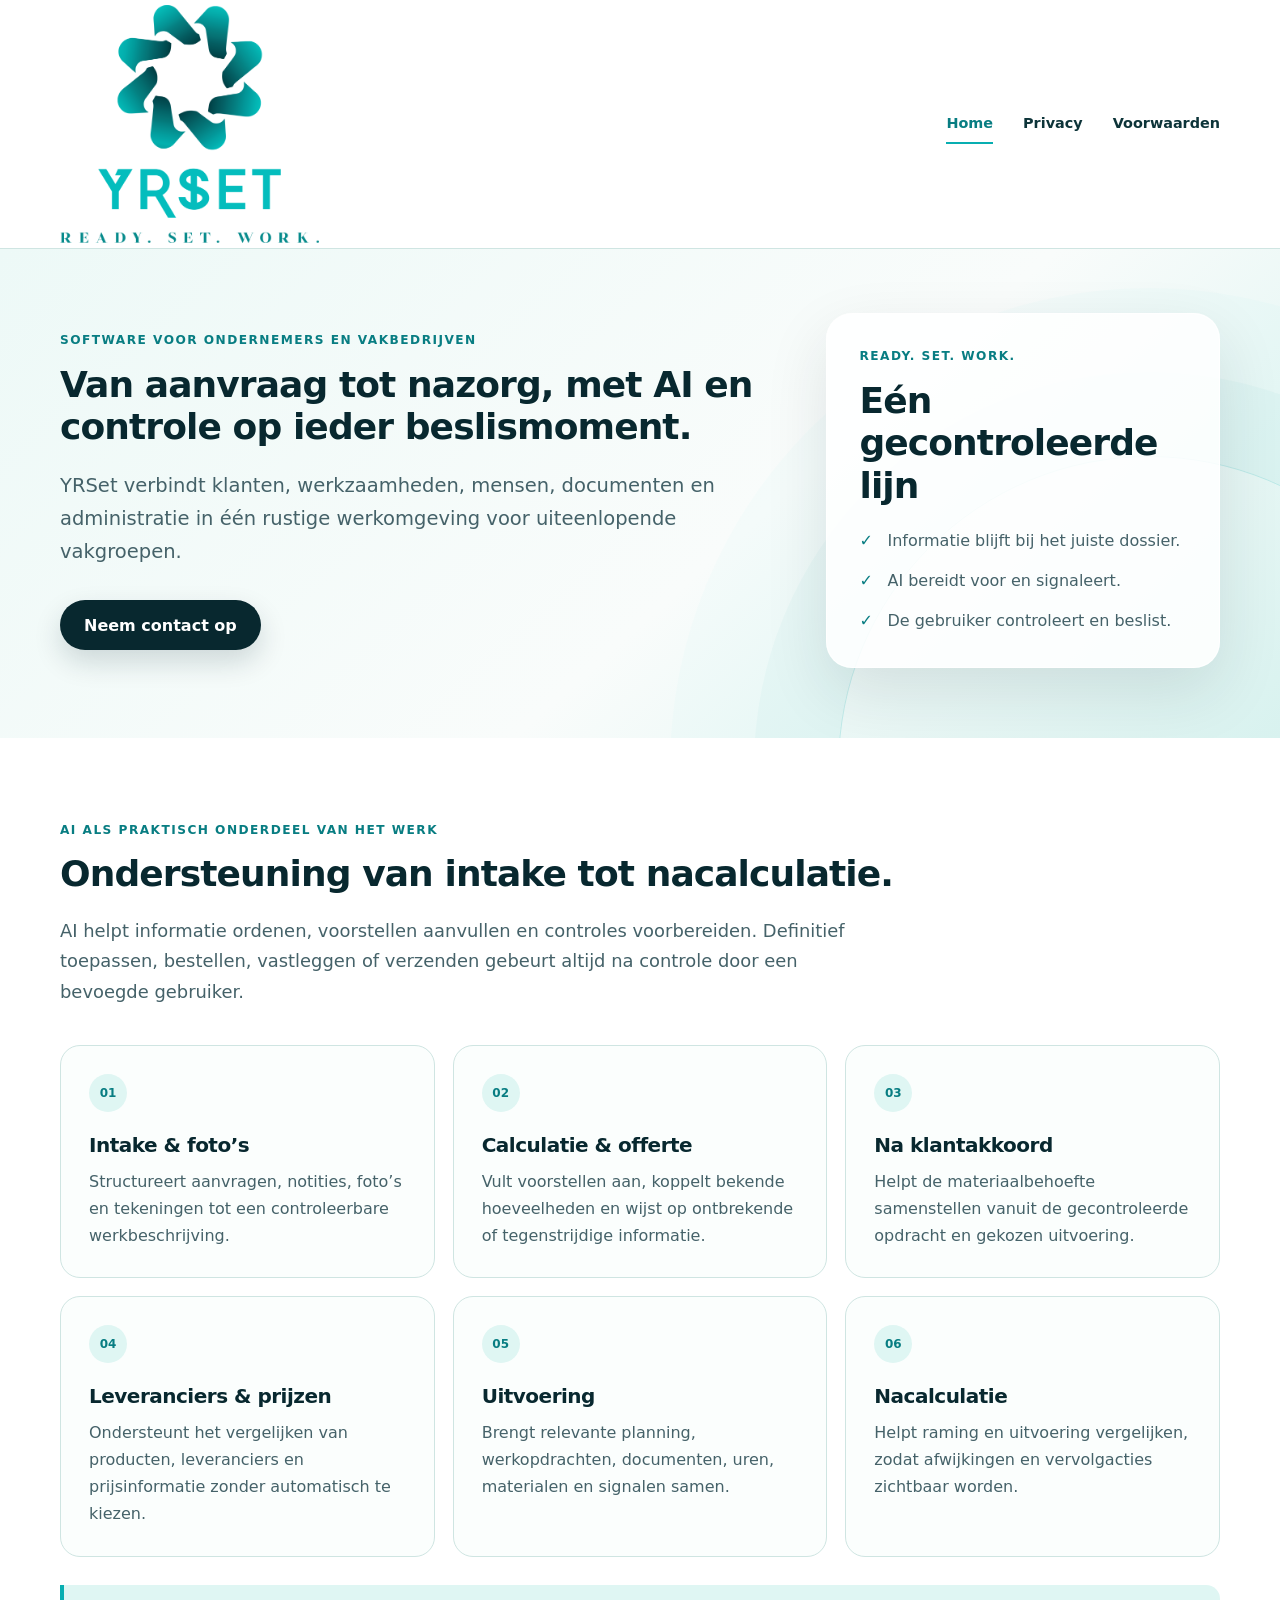
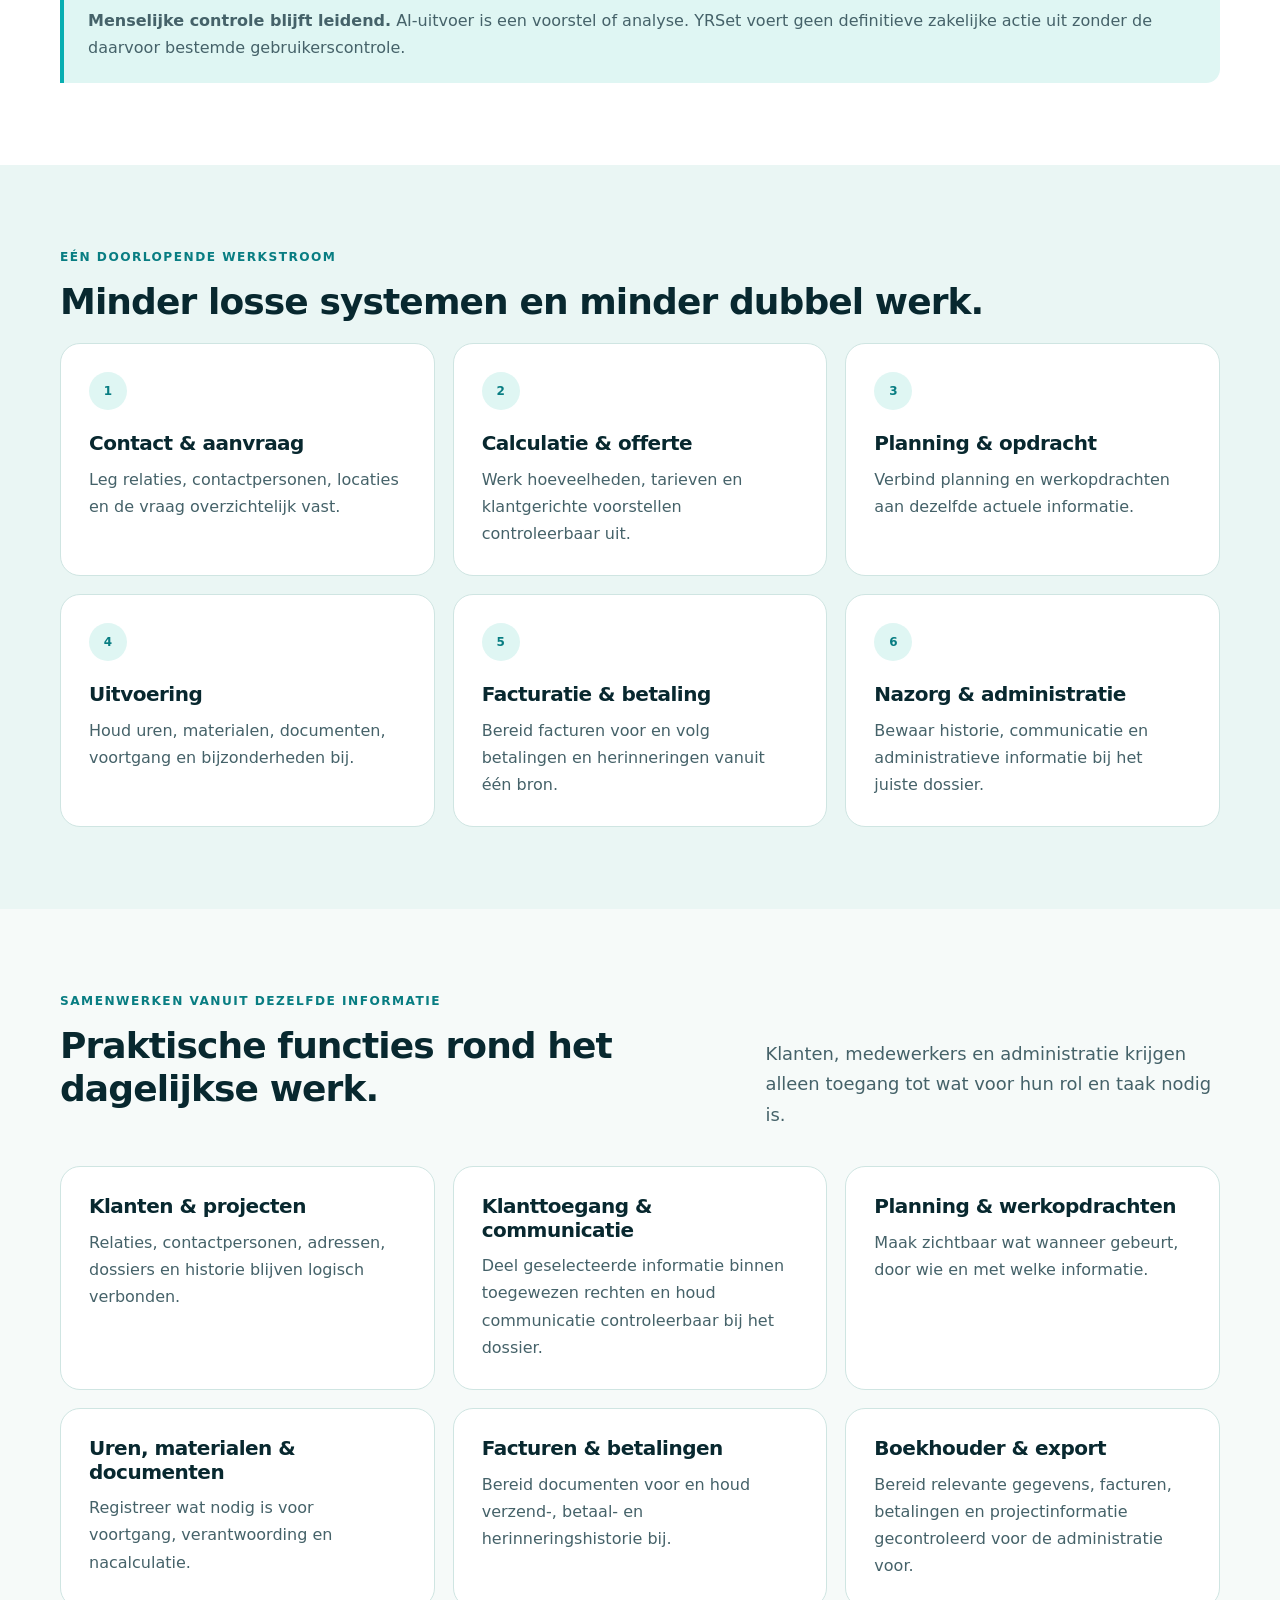
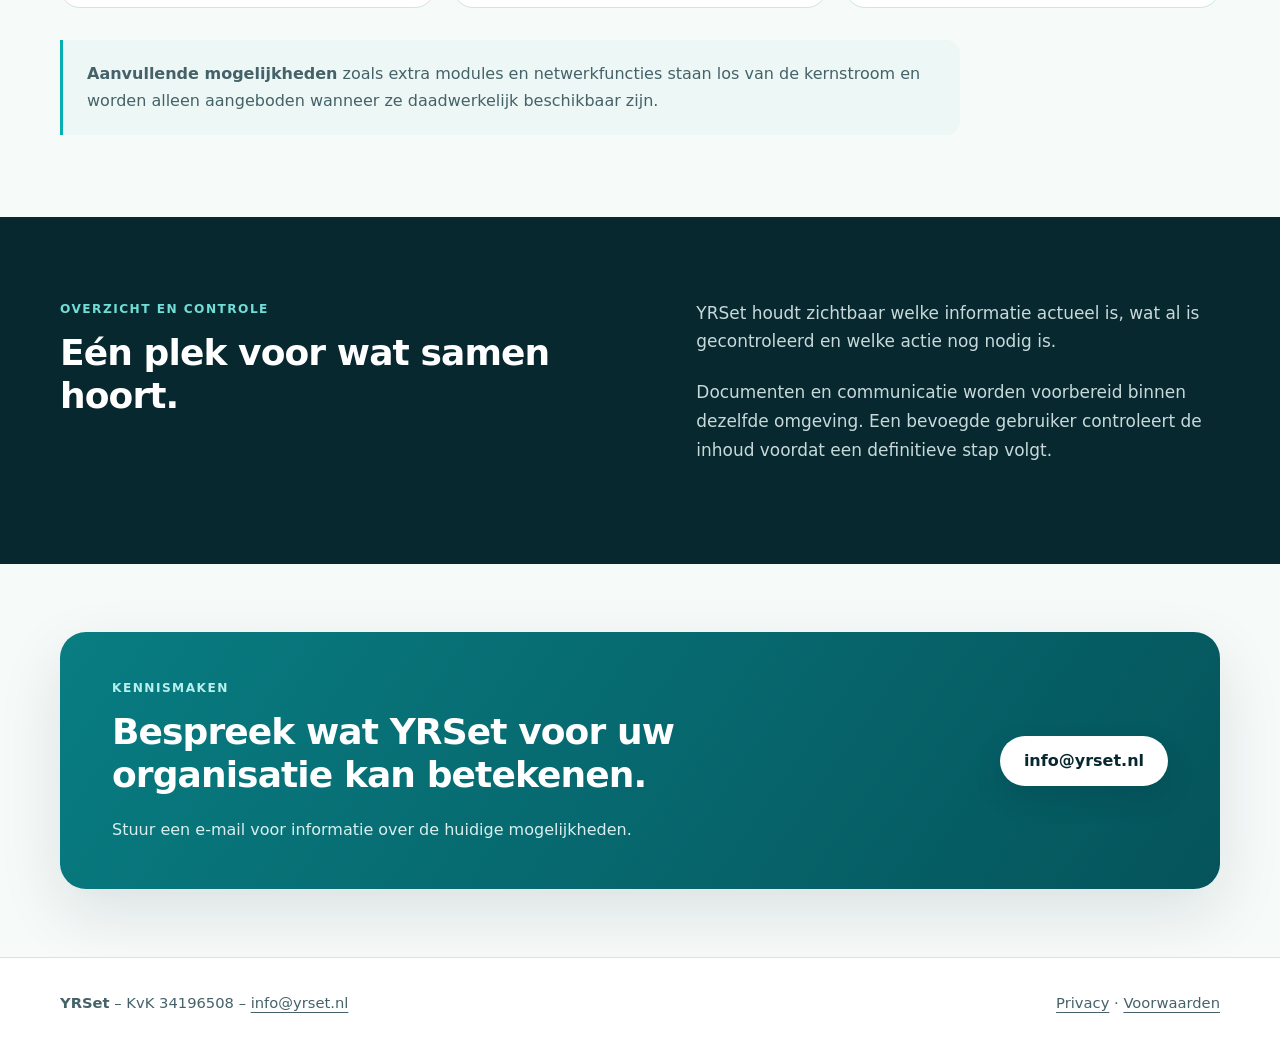
==== commit fad8c190: "Unify public YRSet brand set" ====
--- a/index.html
+++ b/index.html
@@ -3,16 +3,16 @@
 <head>
   <meta charset="utf-8">
   <meta name="viewport" content="width=device-width, initial-scale=1">
-  <meta name="description" content="YRSet brengt klantcontact, planning, uitvoering, administratie en communicatie samen in één gecontroleerde werkomgeving.">
+  <meta name="description" content="YRSet brengt aanvragen, calculatie, planning, uitvoering, administratie en AI-ondersteuning samen in één gecontroleerde werkomgeving.">
   <title>YRSet · Ready. Set. Work.</title>
-  <link rel="stylesheet" href="style.css?v=20260929-4">
+  <link rel="stylesheet" href="style.css?v=20260929-5">
 </head>
 <body>
   <a class="skip-link" href="#inhoud">Naar de inhoud</a>
   <header class="site-header">
     <div class="shell nav-wrap">
       <a class="brand" href="./" aria-label="YRSet home">
-        <img src="yrset-logo.png?v=20260929-4" alt="YRSet — Ready. Set. Work.">
+        <img src="yrset-logo.png?v=20260929-5" alt="YRSet — Ready. Set. Work.">
       </a>
       <nav aria-label="Hoofdnavigatie">
         <a aria-current="page" href="./">Home</a>
@@ -26,88 +26,89 @@
     <section class="hero">
       <div class="shell hero-layout">
         <div class="hero-copy">
-          <p class="hero-brand">YRSet</p>
-          <p class="hero-slogan">Ready. Set. Work.</p>
-          <h1>Van eerste contact tot nazorg in één heldere werkomgeving.</h1>
-          <p class="lead">YRSet helpt ondernemers en vakbedrijven in uiteenlopende vakgroepen om werk, mensen, documenten en administratie beheerst samen te brengen.</p>
+          <p class="eyebrow">Software voor ondernemers en vakbedrijven</p>
+          <h1>Van aanvraag tot nazorg, met AI en controle op ieder beslismoment.</h1>
+          <p class="lead">YRSet verbindt klanten, werkzaamheden, mensen, documenten en administratie in één rustige werkomgeving voor uiteenlopende vakgroepen.</p>
           <a class="button" href="mailto:info@yrset.nl">Neem contact op</a>
         </div>
-        <div class="hero-flow" aria-label="Werkproces in YRSet">
-          <p class="eyebrow">Eén doorlopende lijn</p>
-          <ol>
-            <li><span>01</span>Contact en aanvraag</li>
-            <li><span>02</span>Calculatie en offerte</li>
-            <li><span>03</span>Planning en uitvoering</li>
-            <li><span>04</span>Facturatie, betaling en nazorg</li>
-          </ol>
-        </div>
+        <aside class="hero-panel" aria-label="Kern van YRSet">
+          <p class="eyebrow">Ready. Set. Work.</p>
+          <h2>Eén gecontroleerde lijn</h2>
+          <ul class="check-list">
+            <li>Informatie blijft bij het juiste dossier.</li>
+            <li>AI bereidt voor en signaleert.</li>
+            <li>De gebruiker controleert en beslist.</li>
+          </ul>
+        </aside>
       </div>
     </section>
 
-    <section class="section" aria-labelledby="werkwijze">
+    <section class="section ai-section" aria-labelledby="ai-kern">
       <div class="shell">
-        <p class="eyebrow">De hele werkstroom</p>
-        <h2 id="werkwijze">Informatie blijft verbonden terwijl het werk doorgaat.</h2>
-        <p class="section-intro">Een aanvraag hoeft niet steeds opnieuw te worden overgetypt. YRSet houdt de samenhang vast van voorbereiding tot afronding, met duidelijke controlemomenten voor de gebruiker.</p>
+        <p class="eyebrow">AI als praktisch onderdeel van het werk</p>
+        <h2 id="ai-kern">Ondersteuning van intake tot nacalculatie.</h2>
+        <p class="section-intro">AI helpt informatie ordenen, voorstellen aanvullen en controles voorbereiden. Definitief toepassen, bestellen, vastleggen of verzenden gebeurt altijd na controle door een bevoegde gebruiker.</p>
+        <div class="ai-flow" role="list">
+          <article role="listitem"><span>01</span><h3>Intake &amp; foto’s</h3><p>Structureert aanvragen, notities, foto’s en tekeningen tot een controleerbare werkbeschrijving.</p></article>
+          <article role="listitem"><span>02</span><h3>Calculatie &amp; offerte</h3><p>Vult voorstellen aan, koppelt bekende hoeveelheden en wijst op ontbrekende of tegenstrijdige informatie.</p></article>
+          <article role="listitem"><span>03</span><h3>Na klantakkoord</h3><p>Helpt de materiaalbehoefte samenstellen vanuit de gecontroleerde opdracht en gekozen uitvoering.</p></article>
+          <article role="listitem"><span>04</span><h3>Leveranciers &amp; prijzen</h3><p>Ondersteunt het vergelijken van producten, leveranciers en prijsinformatie zonder automatisch te kiezen.</p></article>
+          <article role="listitem"><span>05</span><h3>Uitvoering</h3><p>Brengt relevante planning, werkopdrachten, documenten, uren, materialen en signalen samen.</p></article>
+          <article role="listitem"><span>06</span><h3>Nacalculatie</h3><p>Helpt raming en uitvoering vergelijken, zodat afwijkingen en vervolgacties zichtbaar worden.</p></article>
+        </div>
+        <div class="control-note"><strong>Menselijke controle blijft leidend.</strong> AI-uitvoer is een voorstel of analyse. YRSet voert geen definitieve zakelijke actie uit zonder de daarvoor bestemde gebruikerscontrole.</div>
+      </div>
+    </section>
+
+    <section class="section section-soft" aria-labelledby="werkstroom">
+      <div class="shell">
+        <p class="eyebrow">Eén doorlopende werkstroom</p>
+        <h2 id="werkstroom">Minder losse systemen en minder dubbel werk.</h2>
         <div class="journey" role="list">
-          <article role="listitem"><span>1</span><h3>Contact &amp; aanvraag</h3><p>Leg relaties, contactpersonen, locaties en de eerste vraag overzichtelijk vast.</p></article>
-          <article role="listitem"><span>2</span><h3>Calculatie &amp; offerte</h3><p>Werk scope, hoeveelheden, tarieven en klantgerichte voorstellen controleerbaar uit.</p></article>
-          <article role="listitem"><span>3</span><h3>Planning &amp; opdracht</h3><p>Verbind planning en werkopdrachten aan dezelfde klant- en projectinformatie.</p></article>
-          <article role="listitem"><span>4</span><h3>Uitvoering</h3><p>Houd uren, materialen, documenten, voortgang en bijzonderheden bij de opdracht.</p></article>
-          <article role="listitem"><span>5</span><h3>Facturatie &amp; betaling</h3><p>Maak controleerbare documenten en volg betalingen en herinneringen vanuit één bron.</p></article>
+          <article role="listitem"><span>1</span><h3>Contact &amp; aanvraag</h3><p>Leg relaties, contactpersonen, locaties en de vraag overzichtelijk vast.</p></article>
+          <article role="listitem"><span>2</span><h3>Calculatie &amp; offerte</h3><p>Werk hoeveelheden, tarieven en klantgerichte voorstellen controleerbaar uit.</p></article>
+          <article role="listitem"><span>3</span><h3>Planning &amp; opdracht</h3><p>Verbind planning en werkopdrachten aan dezelfde actuele informatie.</p></article>
+          <article role="listitem"><span>4</span><h3>Uitvoering</h3><p>Houd uren, materialen, documenten, voortgang en bijzonderheden bij.</p></article>
+          <article role="listitem"><span>5</span><h3>Facturatie &amp; betaling</h3><p>Bereid facturen voor en volg betalingen en herinneringen vanuit één bron.</p></article>
           <article role="listitem"><span>6</span><h3>Nazorg &amp; administratie</h3><p>Bewaar historie, communicatie en administratieve informatie bij het juiste dossier.</p></article>
         </div>
       </div>
     </section>
 
-    <section class="section section-soft" aria-labelledby="functies">
-      <div class="shell">
-        <p class="eyebrow">Wat YRSet samenbrengt</p>
-        <h2 id="functies">Praktische functies, ingericht rond het echte werk.</h2>
-        <div class="feature-grid">
-          <article class="feature-card"><h3>Klanten &amp; projecten</h3><p>Relaties, contactpersonen, adressen, dossiers en historie blijven logisch bij elkaar.</p></article>
-          <article class="feature-card"><h3>Offertes &amp; calculatie</h3><p>Van scope en berekening naar een klantgerichte offerte met een gecontroleerde versie.</p></article>
-          <article class="feature-card"><h3>Planning &amp; werkopdrachten</h3><p>Maak duidelijk wat wanneer moet gebeuren en welke informatie bij de uitvoering hoort.</p></article>
-          <article class="feature-card"><h3>Materialen, uren &amp; documenten</h3><p>Registreer de informatie die nodig is voor voortgang, nacalculatie en een compleet dossier.</p></article>
-          <article class="feature-card"><h3>Facturen &amp; betalingen</h3><p>Bereid facturen voor, bewaak openstaande posten en houd verzend- en betaalhistorie bij.</p></article>
-          <article class="feature-card"><h3>Administratie &amp; AI-ondersteuning</h3><p>Gebruik voorstellen en analyses als ondersteuning; de bevoegde gebruiker controleert en beslist.</p></article>
-          <article class="feature-card"><h3>Klanttoegang &amp; communicatie</h3><p>Geef klanten binnen toegewezen rechten toegang tot relevante informatie en houd klantcommunicatie gecontroleerd bij het dossier.</p></article>
-          <article class="feature-card"><h3>Boekhouding &amp; export</h3><p>Bereid gegevens, facturen, betalingen en relevante projectinformatie gecontroleerd voor of exporteer ze voor de administratie en boekhouder.</p></article>
+    <section class="section" aria-labelledby="mogelijkheden">
+      <div class="shell split-heading">
+        <div>
+          <p class="eyebrow">Samenwerken vanuit dezelfde informatie</p>
+          <h2 id="mogelijkheden">Praktische functies rond het dagelijkse werk.</h2>
         </div>
-        <p class="extension-note"><strong>Aanvullende mogelijkheden</strong> kunnen YRSet later verder uitbreiden, bijvoorbeeld met extra modules of verbindingen binnen een professioneel netwerk. Ze vormen geen kernbelofte van de huidige werkomgeving.</p>
+        <p class="section-intro">Klanten, medewerkers en administratie krijgen alleen toegang tot wat voor hun rol en taak nodig is.</p>
       </div>
+      <div class="shell feature-grid">
+        <article class="feature-card"><h3>Klanten &amp; projecten</h3><p>Relaties, contactpersonen, adressen, dossiers en historie blijven logisch verbonden.</p></article>
+        <article class="feature-card"><h3>Klanttoegang &amp; communicatie</h3><p>Deel geselecteerde informatie binnen toegewezen rechten en houd communicatie controleerbaar bij het dossier.</p></article>
+        <article class="feature-card"><h3>Planning &amp; werkopdrachten</h3><p>Maak zichtbaar wat wanneer gebeurt, door wie en met welke informatie.</p></article>
+        <article class="feature-card"><h3>Uren, materialen &amp; documenten</h3><p>Registreer wat nodig is voor voortgang, verantwoording en nacalculatie.</p></article>
+        <article class="feature-card"><h3>Facturen &amp; betalingen</h3><p>Bereid documenten voor en houd verzend-, betaal- en herinneringshistorie bij.</p></article>
+        <article class="feature-card"><h3>Boekhouder &amp; export</h3><p>Bereid relevante gegevens, facturen, betalingen en projectinformatie gecontroleerd voor de administratie voor.</p></article>
+      </div>
+      <div class="shell"><p class="extension-note"><strong>Aanvullende mogelijkheden</strong> zoals extra modules en netwerkfuncties staan los van de kernstroom en worden alleen aangeboden wanneer ze daadwerkelijk beschikbaar zijn.</p></div>
     </section>
 
-    <section class="section benefit-section" aria-labelledby="voordeel">
+    <section class="section benefit-section" aria-labelledby="controle">
       <div class="shell benefit-layout">
-        <div>
-          <p class="eyebrow">Meer rust in de werkdag</p>
-          <h2 id="voordeel">Minder losse systemen. Minder handmatig werk. Meer controle.</h2>
-        </div>
-        <div class="benefit-copy">
-          <p>YRSet koppelt stappen die in de praktijk bij elkaar horen. Daardoor blijft duidelijk welke informatie actueel is, wat al is gecontroleerd en welke actie nog nodig is.</p>
-          <p>Documenten en communicatie worden voorbereid binnen dezelfde werkomgeving. Definitief maken of verzenden gebeurt pas na een gerichte gebruikersactie en de geldende controles.</p>
-        </div>
+        <div><p class="eyebrow">Overzicht en controle</p><h2 id="controle">Eén plek voor wat samen hoort.</h2></div>
+        <div class="benefit-copy"><p>YRSet houdt zichtbaar welke informatie actueel is, wat al is gecontroleerd en welke actie nog nodig is.</p><p>Documenten en communicatie worden voorbereid binnen dezelfde omgeving. Een bevoegde gebruiker controleert de inhoud voordat een definitieve stap volgt.</p></div>
       </div>
     </section>
 
     <section class="section cta-section" aria-labelledby="contact">
       <div class="shell cta-card">
-        <div>
-          <p class="eyebrow">Kennismaken</p>
-          <h2 id="contact">Bespreek wat YRSet voor uw organisatie kan betekenen.</h2>
-          <p>Stuur een e-mail voor informatie over de huidige mogelijkheden en een passende vervolgstap.</p>
-        </div>
+        <div><p class="eyebrow">Kennismaken</p><h2 id="contact">Bespreek wat YRSet voor uw organisatie kan betekenen.</h2><p>Stuur een e-mail voor informatie over de huidige mogelijkheden.</p></div>
         <a class="button button-light" href="mailto:info@yrset.nl">info@yrset.nl</a>
       </div>
     </section>
   </main>
 
-  <footer>
-    <div class="shell footer-wrap">
-      <p><strong>YRSet</strong> – KvK 34196508 – <a href="mailto:info@yrset.nl">info@yrset.nl</a></p>
-      <p><a href="privacy/">Privacy</a> · <a href="voorwaarden/">Voorwaarden</a></p>
-    </div>
-  </footer>
+  <footer><div class="shell footer-wrap"><p><strong>YRSet</strong> – KvK 34196508 – <a href="mailto:info@yrset.nl">info@yrset.nl</a></p><p><a href="privacy/">Privacy</a> · <a href="voorwaarden/">Voorwaarden</a></p></div></footer>
 </body>
 </html>
--- a/style.css
+++ b/style.css
@@ -1,140 +1,126 @@
 :root {
-  --ink: #10333a;
+  --ink: #0d3439;
   --ink-deep: #08282f;
-  --ink-soft: #4b666c;
-  --paper: #f4faf9;
+  --ink-soft: #456269;
+  --teal: #08aeb1;
+  --teal-dark: #087d82;
+  --aqua: #71ddd7;
+  --teal-pale: #dff6f3;
+  --paper: #f6faf9;
   --surface: #ffffff;
-  --teal: #08aeb1;
-  --teal-dark: #087b80;
-  --teal-pale: #dcf5f2;
-  --aqua: #79ded8;
   --line: #cfe5e2;
-  --shadow: 0 22px 60px rgba(8, 40, 47, 0.11);
-  --radius: 24px;
+  --radius: 26px;
+  --shadow: 0 24px 64px rgba(8, 40, 47, 0.11);
 }
 
 * { box-sizing: border-box; }
 html { scroll-behavior: smooth; }
-body {
-  margin: 0;
-  color: var(--ink);
-  background: var(--paper);
-  font-family: Inter, ui-sans-serif, system-ui, -apple-system, BlinkMacSystemFont, "Segoe UI", sans-serif;
-  line-height: 1.7;
-  overflow-x: clip;
-}
+body { margin: 0; color: var(--ink); background: var(--paper); font-family: ui-sans-serif, system-ui, -apple-system, BlinkMacSystemFont, "Segoe UI", sans-serif; font-size: 16px; line-height: 1.7; }
 a { color: inherit; }
 img { display: block; max-width: 100%; }
 .shell { width: min(1160px, calc(100% - 48px)); margin: 0 auto; }
 .content-shell { width: min(1060px, calc(100% - 48px)); margin: 0 auto; }
-.skip-link { position: fixed; left: 16px; top: -90px; z-index: 100; padding: 10px 14px; color: #fff; background: var(--ink-deep); border-radius: 8px; }
-.skip-link:focus { top: 16px; }
+.skip-link { position: fixed; z-index: 100; top: 12px; left: 12px; padding: 10px 14px; color: #fff; background: var(--ink-deep); border-radius: 8px; transform: translateY(-180%); }
+.skip-link:focus { transform: none; }
 
-.site-header { position: sticky; top: 0; z-index: 20; background: rgba(244, 250, 249, 0.95); border-bottom: 1px solid rgba(207, 229, 226, 0.9); backdrop-filter: blur(16px); }
-.nav-wrap { min-height: 214px; display: flex; align-items: center; justify-content: space-between; gap: 36px; }
-.brand { display: inline-flex; align-items: center; width: 274px; min-width: 274px; padding: 6px 0; text-decoration: none; }
-.brand img { width: 100%; height: 198px; object-fit: contain; }
-nav { display: flex; align-items: center; gap: 28px; font-size: 0.95rem; font-weight: 750; }
-nav a { text-decoration: none; text-underline-offset: 7px; }
-nav a:hover, nav a:focus-visible, nav a[aria-current="page"] { color: var(--teal-dark); text-decoration: underline; }
+.site-header { background: var(--surface); border-bottom: 1px solid var(--line); }
+.nav-wrap { min-height: 248px; display: flex; align-items: center; justify-content: space-between; gap: 40px; }
+.brand { width: 330px; min-width: 330px; text-decoration: none; }
+.brand img { width: 100%; height: 238px; object-fit: contain; object-position: left center; }
+nav { display: flex; align-items: center; gap: 30px; font-size: 0.9rem; font-weight: 750; }
+nav a { padding: 7px 0; text-decoration: none; border-bottom: 2px solid transparent; }
+nav a:hover, nav a:focus-visible, nav a[aria-current="page"] { color: var(--teal-dark); border-color: var(--teal); }
 
-.eyebrow { margin: 0 0 14px; color: var(--teal-dark); font-size: 0.78rem; font-weight: 850; letter-spacing: 0.18em; text-transform: uppercase; }
-h1, h2, h3 { margin-top: 0; color: var(--ink-deep); line-height: 1.12; letter-spacing: -0.035em; overflow-wrap: break-word; }
-h1 { font-size: clamp(2.9rem, 6vw, 5.7rem); }
-h2 { margin-bottom: 20px; font-size: clamp(2rem, 4vw, 3.45rem); }
-h3 { margin-bottom: 10px; font-size: 1.28rem; }
+h1, h2, h3, p { margin-top: 0; }
+h1, h2, h3 { color: var(--ink-deep); font-weight: 800; line-height: 1.18; letter-spacing: -0.025em; overflow-wrap: break-word; }
+h1, h2 { margin-bottom: 20px; font-size: 36px; }
+h3 { margin-bottom: 10px; font-size: 20px; }
 p, li { overflow-wrap: break-word; }
+.eyebrow { margin-bottom: 13px; color: var(--teal-dark); font-size: 0.76rem; font-weight: 850; letter-spacing: 0.12em; text-transform: uppercase; }
+.lead { max-width: 720px; margin: 0 0 32px; color: var(--ink-soft); font-size: 1.22rem; }
+.button { display: inline-flex; min-height: 50px; align-items: center; justify-content: center; padding: 0 24px; color: #fff; background: var(--ink-deep); border-radius: 999px; box-shadow: 0 12px 28px rgba(8,40,47,0.16); font-weight: 800; text-decoration: none; }
+.button:hover, .button:focus-visible { background: var(--teal-dark); }
 
-.hero { position: relative; padding: clamp(54px, 7vw, 92px) 0; overflow: hidden; background: linear-gradient(138deg, #edf9f7 0%, #f9fcfb 58%, #d8f2ef 100%); }
-.hero::before { content: ""; position: absolute; inset: auto -100px -230px auto; width: 540px; height: 540px; border: 1px solid rgba(8, 174, 177, 0.2); border-radius: 50%; box-shadow: 0 0 0 76px rgba(8,174,177,0.035), 0 0 0 152px rgba(8,174,177,0.022); }
-.hero-layout { position: relative; z-index: 1; display: grid; grid-template-columns: minmax(0, 1.12fr) minmax(330px, 0.72fr); align-items: center; gap: clamp(50px, 8vw, 104px); }
+.hero { position: relative; overflow: hidden; padding: 64px 0 70px; background: linear-gradient(138deg, #edf9f7 0%, #f9fcfb 58%, #d8f2ef 100%); }
+.hero::after { content: ""; position: absolute; right: -180px; bottom: -340px; width: 620px; height: 620px; border: 1px solid rgba(8,174,177,0.19); border-radius: 50%; box-shadow: 0 0 0 84px rgba(8,174,177,0.034), 0 0 0 168px rgba(8,174,177,0.02); }
+.hero-layout { position: relative; z-index: 1; display: grid; grid-template-columns: minmax(0, 1.2fr) minmax(300px, 0.68fr); align-items: center; gap: 72px; }
 .hero-copy { min-width: 0; }
-.hero-brand { margin: 0; color: var(--teal-dark); font-size: clamp(2.7rem, 5.5vw, 4.9rem); font-weight: 850; letter-spacing: -0.055em; line-height: 0.95; }
-.hero-slogan { margin: 12px 0 34px; color: var(--teal-dark); font-size: clamp(1rem, 1.8vw, 1.35rem); font-weight: 800; letter-spacing: 0.1em; }
-.hero h1 { max-width: 800px; margin-bottom: 24px; font-size: clamp(3rem, 5vw, 4.5rem); }
-.lead { max-width: 760px; margin: 0 0 36px; color: var(--ink-soft); font-size: clamp(1.15rem, 2vw, 1.42rem); }
-.button { display: inline-flex; align-items: center; justify-content: center; min-height: 50px; padding: 0 24px; color: #fff; background: var(--ink-deep); border-radius: 999px; font-weight: 800; text-decoration: none; box-shadow: 0 12px 28px rgba(8, 40, 47, 0.16); }
-.button:hover, .button:focus-visible { background: var(--teal-dark); }
-.hero-flow { padding: clamp(28px, 4vw, 42px); background: rgba(255,255,255,0.86); border: 1px solid rgba(255,255,255,0.95); border-radius: var(--radius); box-shadow: var(--shadow); }
-.hero-flow ol { display: grid; gap: 0; margin: 0; padding: 0; list-style: none; }
-.hero-flow li { display: grid; grid-template-columns: 42px 1fr; align-items: center; gap: 14px; padding: 18px 0; color: var(--ink); font-weight: 750; border-top: 1px solid var(--line); }
-.hero-flow li:first-child { border-top: 0; }
-.hero-flow li span { display: grid; width: 34px; height: 34px; place-items: center; color: var(--teal-dark); background: var(--teal-pale); border-radius: 50%; font-size: 0.74rem; }
+.hero-copy h1 { max-width: 780px; }
+.hero-panel { padding: 32px; background: rgba(255,255,255,0.86); border: 1px solid rgba(255,255,255,0.95); border-radius: var(--radius); box-shadow: var(--shadow); }
+.check-list { display: grid; gap: 13px; margin: 0; padding: 0; list-style: none; }
+.check-list li { position: relative; padding-left: 28px; color: var(--ink-soft); }
+.check-list li::before { content: "✓"; position: absolute; left: 0; color: var(--teal-dark); font-weight: 900; }
 
-.section { padding: clamp(78px, 10vw, 132px) 0; }
-.section-intro { max-width: 820px; margin: -2px 0 46px; color: var(--ink-soft); font-size: 1.17rem; }
-.journey { display: grid; grid-template-columns: repeat(3, minmax(0, 1fr)); gap: 18px; }
-.journey article { min-width: 0; padding: 28px; background: var(--surface); border: 1px solid var(--line); border-radius: 20px; }
-.journey article > span { display: grid; width: 38px; height: 38px; margin-bottom: 24px; place-items: center; color: var(--teal-dark); background: var(--teal-pale); border-radius: 50%; font-size: 0.78rem; font-weight: 850; }
-.journey p, .feature-card p, .benefit-copy p { margin-bottom: 0; color: var(--ink-soft); }
+.section { padding: 82px 0; }
 .section-soft { background: #eaf6f4; }
+.section-intro { max-width: 820px; margin: 0 0 38px; color: var(--ink-soft); font-size: 1.12rem; }
+.ai-section { background: var(--surface); }
+.ai-flow, .journey { display: grid; grid-template-columns: repeat(3, minmax(0, 1fr)); gap: 18px; }
+.ai-flow article, .journey article, .feature-card { min-width: 0; padding: 28px; background: var(--surface); border: 1px solid var(--line); border-radius: 20px; }
+.ai-flow article { background: #fbfefd; }
+.ai-flow article > span, .journey article > span { display: grid; width: 38px; height: 38px; margin-bottom: 22px; place-items: center; color: var(--teal-dark); background: var(--teal-pale); border-radius: 50%; font-size: 0.75rem; font-weight: 850; }
+.ai-flow p, .journey p, .feature-card p { margin-bottom: 0; color: var(--ink-soft); }
+.control-note { margin-top: 28px; padding: 22px 24px; color: var(--ink-soft); background: var(--teal-pale); border-left: 4px solid var(--teal); border-radius: 0 14px 14px 0; }
+.split-heading { display: grid; grid-template-columns: minmax(0, 1fr) minmax(300px, 0.7fr); align-items: end; gap: 56px; margin-bottom: 36px; }
+.split-heading .section-intro { margin: 0; }
 .feature-grid { display: grid; grid-template-columns: repeat(3, minmax(0, 1fr)); gap: 18px; }
-.feature-card { min-width: 0; padding: 30px; background: rgba(255,255,255,0.9); border: 1px solid rgba(207,229,226,0.95); border-radius: 20px; }
-.extension-note { max-width: 880px; margin: 34px 0 0; padding: 20px 24px; color: var(--ink-soft); background: rgba(255,255,255,0.64); border-left: 3px solid var(--teal); border-radius: 0 14px 14px 0; }
+.extension-note { max-width: 900px; margin: 32px 0 0; padding: 20px 24px; color: var(--ink-soft); background: #edf7f5; border-left: 3px solid var(--teal); border-radius: 0 14px 14px 0; }
 .benefit-section { color: #fff; background: var(--ink-deep); }
 .benefit-section h2 { color: #fff; }
 .benefit-section .eyebrow { color: var(--aqua); }
-.benefit-layout { display: grid; grid-template-columns: minmax(0, 0.95fr) minmax(320px, 0.7fr); align-items: start; gap: clamp(42px, 8vw, 100px); }
-.benefit-copy { font-size: 1.08rem; }
-.benefit-copy p { color: #c6d7d9; }
-.benefit-copy p + p { margin-top: 24px; }
-.cta-section { padding-top: clamp(64px, 8vw, 100px); padding-bottom: clamp(64px, 8vw, 100px); }
-.cta-card { display: flex; align-items: center; justify-content: space-between; gap: 40px; padding: clamp(32px, 6vw, 62px); color: #fff; background: linear-gradient(125deg, var(--teal-dark), #05545b); border-radius: var(--radius); box-shadow: var(--shadow); }
-.cta-card h2 { max-width: 760px; margin-bottom: 16px; color: #fff; }
-.cta-card p:not(.eyebrow) { max-width: 700px; margin-bottom: 0; color: #d9efed; }
+.benefit-layout { display: grid; grid-template-columns: minmax(0, 0.85fr) minmax(320px, 0.8fr); align-items: start; gap: 80px; }
+.benefit-copy p { color: #c8d9db; font-size: 1.06rem; }
+.benefit-copy p + p { margin-top: 22px; }
+.cta-section { padding: 68px 0; }
+.cta-card { display: flex; align-items: center; justify-content: space-between; gap: 40px; padding: 46px 52px; color: #fff; background: linear-gradient(125deg, var(--teal-dark), #05545b); border-radius: var(--radius); box-shadow: var(--shadow); }
+.cta-card h2 { max-width: 730px; color: #fff; }
+.cta-card p:not(.eyebrow) { margin-bottom: 0; color: #d9efed; }
 .cta-card .eyebrow { color: #b7efeb; }
 .button-light { flex: 0 0 auto; color: var(--ink-deep); background: #fff; }
-.button-light:hover, .button-light:focus-visible { color: #fff; background: var(--ink-deep); }
 
-.document-main { padding-bottom: clamp(80px, 10vw, 136px); }
-.document-hero { padding: clamp(42px, 5vw, 70px) 0 34px; background: linear-gradient(180deg, #edf9f7 0%, var(--paper) 100%); }
-.document-hero h1 { max-width: 980px; margin-bottom: 18px; font-size: clamp(3.25rem, 4.2vw, 3.75rem); line-height: 1.04; }
-.document-title-long { hyphens: none; overflow-wrap: normal; word-break: normal; }
-.document-lead { max-width: 780px; margin: 0 0 22px; color: var(--ink-soft); font-size: clamp(1.12rem, 2vw, 1.34rem); }
-.document-meta { margin: 0; color: var(--ink-soft); font-size: 0.94rem; }
-.document-card { padding: clamp(34px, 6vw, 70px); background: var(--surface); border: 1px solid var(--line); border-radius: var(--radius); box-shadow: 0 16px 48px rgba(8,40,47,0.07); }
-.document-card section { max-width: 880px; }
-.document-card section + section { margin-top: 46px; padding-top: 42px; border-top: 1px solid var(--line); }
-.document-card h2 { font-size: clamp(1.55rem, 3vw, 2.15rem); }
+.document-main { padding-bottom: 96px; }
+.document-hero { padding: 52px 0 34px; background: linear-gradient(180deg, #edf9f7 0%, var(--paper) 100%); }
+.document-hero h1 { max-width: 960px; }
+.document-lead { max-width: 800px; margin: 0 0 18px; color: var(--ink-soft); font-size: 1.15rem; }
+.document-meta { margin: 0; color: var(--ink-soft); font-size: 0.92rem; }
+.document-card { padding: 56px 64px; background: var(--surface); border: 1px solid var(--line); border-radius: var(--radius); box-shadow: 0 16px 48px rgba(8,40,47,0.07); }
+.document-card section { max-width: 900px; }
+.document-card section + section { margin-top: 42px; padding-top: 38px; border-top: 1px solid var(--line); }
+.document-card h2 { font-size: 36px; }
 .document-card p, .document-card li { color: var(--ink-soft); }
 .document-card ul { padding-left: 1.35rem; }
-.document-card li + li { margin-top: 9px; }
+.document-card li + li { margin-top: 8px; }
 .document-card p:last-child, .document-card ul:last-child { margin-bottom: 0; }
 .document-card a { color: var(--teal-dark); font-weight: 750; text-underline-offset: 4px; }
 code { padding: 0.12em 0.34em; color: var(--ink-deep); background: var(--teal-pale); border-radius: 5px; font-size: 0.88em; overflow-wrap: anywhere; }
 
-footer { padding: 34px 0; color: var(--ink-soft); background: var(--surface); border-top: 1px solid var(--line); }
+footer { padding: 32px 0; color: var(--ink-soft); background: var(--surface); border-top: 1px solid var(--line); }
 .footer-wrap { display: flex; justify-content: space-between; gap: 24px; font-size: 0.92rem; }
-.footer-wrap > * { min-width: 0; overflow-wrap: anywhere; }
 .footer-wrap p { margin: 0; }
 .footer-wrap a { text-underline-offset: 4px; }
 
 @media (max-width: 900px) {
-  .journey, .feature-grid { grid-template-columns: repeat(2, minmax(0, 1fr)); }
-  .hero-layout, .benefit-layout { grid-template-columns: 1fr; }
-  .hero-flow { max-width: 680px; }
+  .hero-layout, .benefit-layout, .split-heading { grid-template-columns: 1fr; gap: 36px; }
+  .ai-flow, .journey, .feature-grid { grid-template-columns: repeat(2, minmax(0, 1fr)); }
+  .hero-panel { max-width: 660px; }
 }
 
 @media (max-width: 650px) {
   .shell, .content-shell { width: min(100% - 28px, 1160px); }
-  .nav-wrap { min-height: 238px; align-items: center; flex-direction: column; justify-content: center; gap: 2px; padding: 8px 0 10px; }
-  .brand { width: 224px; min-width: 224px; }
-  .brand img { height: 174px; }
+  .nav-wrap { min-height: 270px; align-items: center; flex-direction: column; justify-content: center; gap: 0; padding: 4px 0 12px; }
+  .brand { width: 270px; min-width: 270px; }
+  .brand img { height: 208px; object-position: center; }
   nav { flex-wrap: wrap; justify-content: center; gap: 8px 22px; font-size: 0.84rem; }
-  .hero { padding-top: 40px; }
-  .hero-brand { font-size: clamp(2.8rem, 16vw, 4rem); }
-  .hero-slogan { margin-top: 8px; font-size: 0.98rem; }
-  .hero h1 { font-size: clamp(2.5rem, 10.8vw, 2.75rem); }
-  .journey, .feature-grid { grid-template-columns: 1fr; }
-  .cta-card { align-items: flex-start; flex-direction: column; }
-  .document-hero { padding-top: 34px; }
-  .document-hero h1 { font-size: clamp(2.25rem, 9.8vw, 2.5rem); }
-  .document-hero .document-title-long { font-size: clamp(2.15rem, 9.5vw, 2.5rem); letter-spacing: -0.045em; }
-  .document-card { padding: 30px 22px; }
-  .document-card section + section { margin-top: 36px; padding-top: 34px; }
+  h1, h2, .document-card h2 { font-size: 28px; }
+  .hero { padding: 42px 0 50px; }
+  .lead { font-size: 1.08rem; }
+  .section { padding: 60px 0; }
+  .ai-flow, .journey, .feature-grid { grid-template-columns: 1fr; }
+  .cta-card { align-items: flex-start; flex-direction: column; padding: 34px 26px; }
+  .document-hero { padding: 38px 0 26px; }
+  .document-card { padding: 32px 22px; }
+  .document-card section + section { margin-top: 34px; padding-top: 30px; }
   .footer-wrap { flex-direction: column; }
 }
 
-@media (prefers-reduced-motion: reduce) {
-  html { scroll-behavior: auto; }
-}
+@media (prefers-reduced-motion: reduce) { html { scroll-behavior: auto; } }
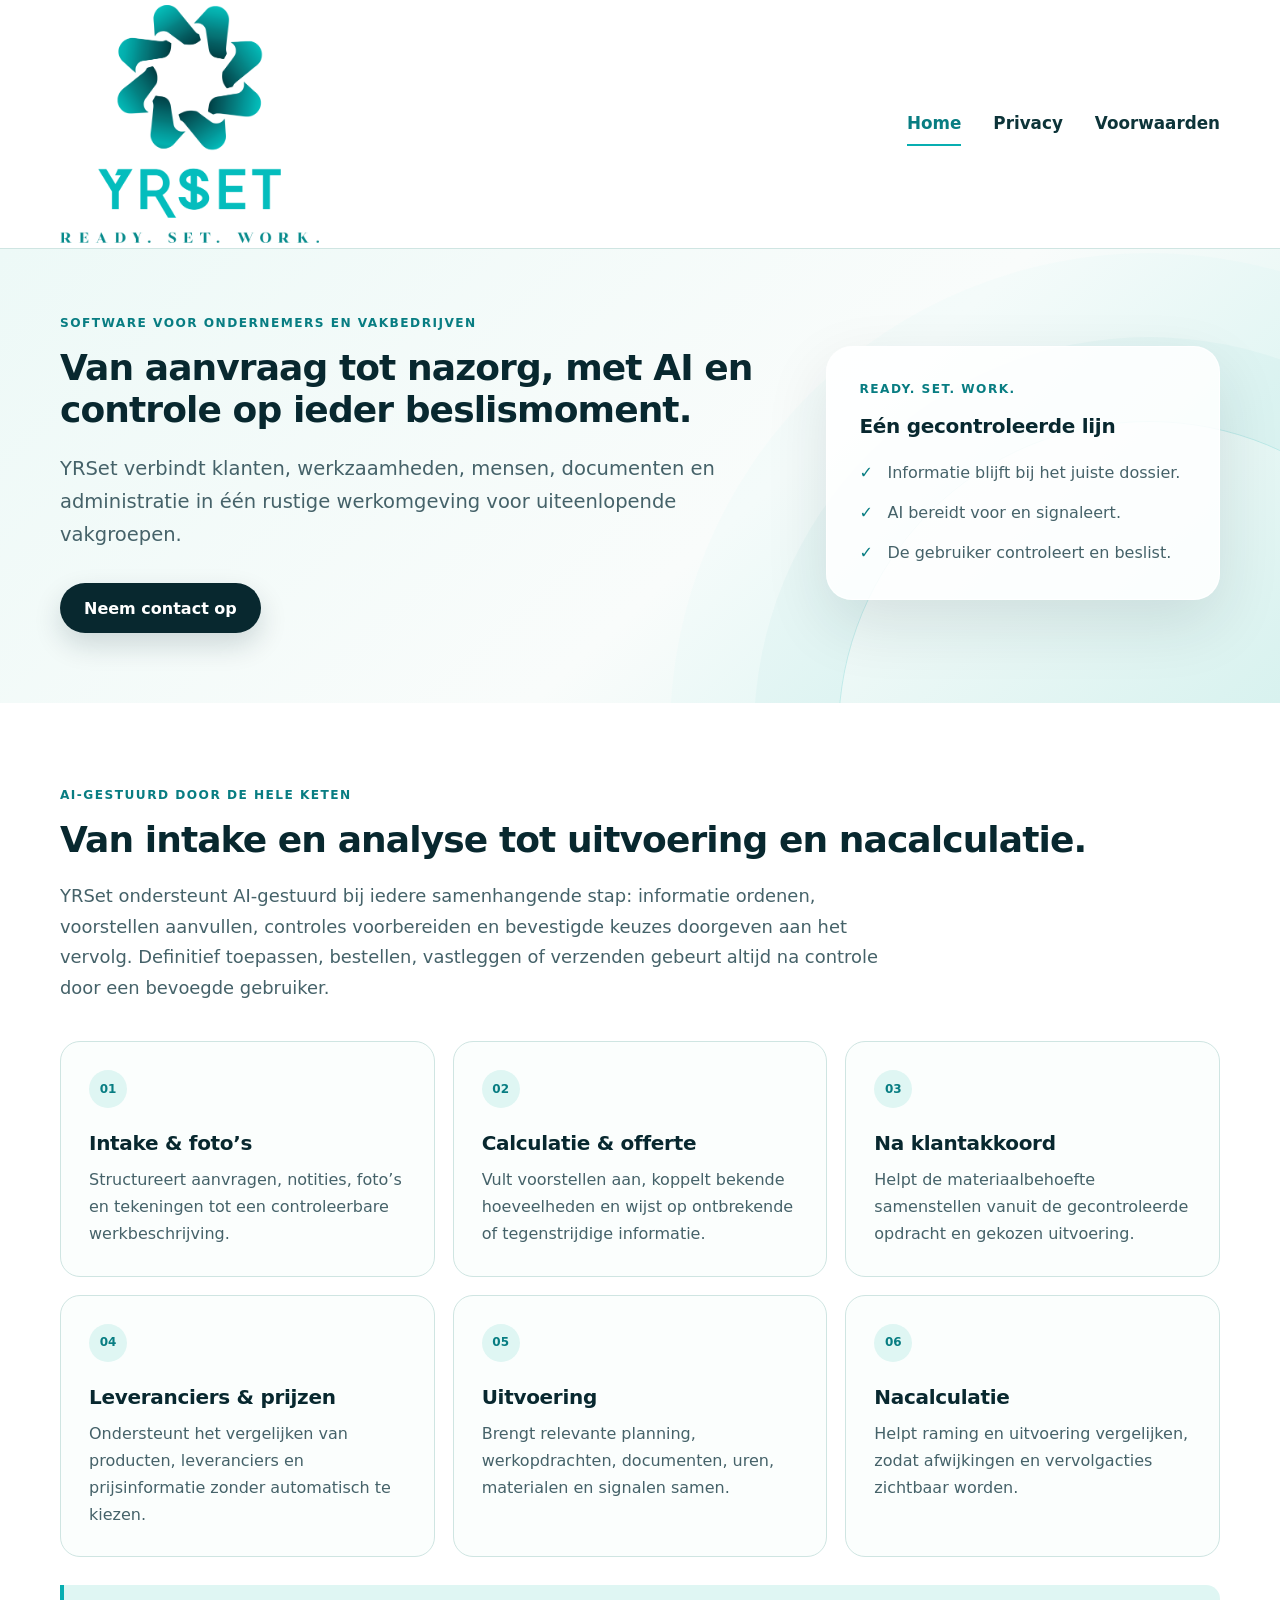
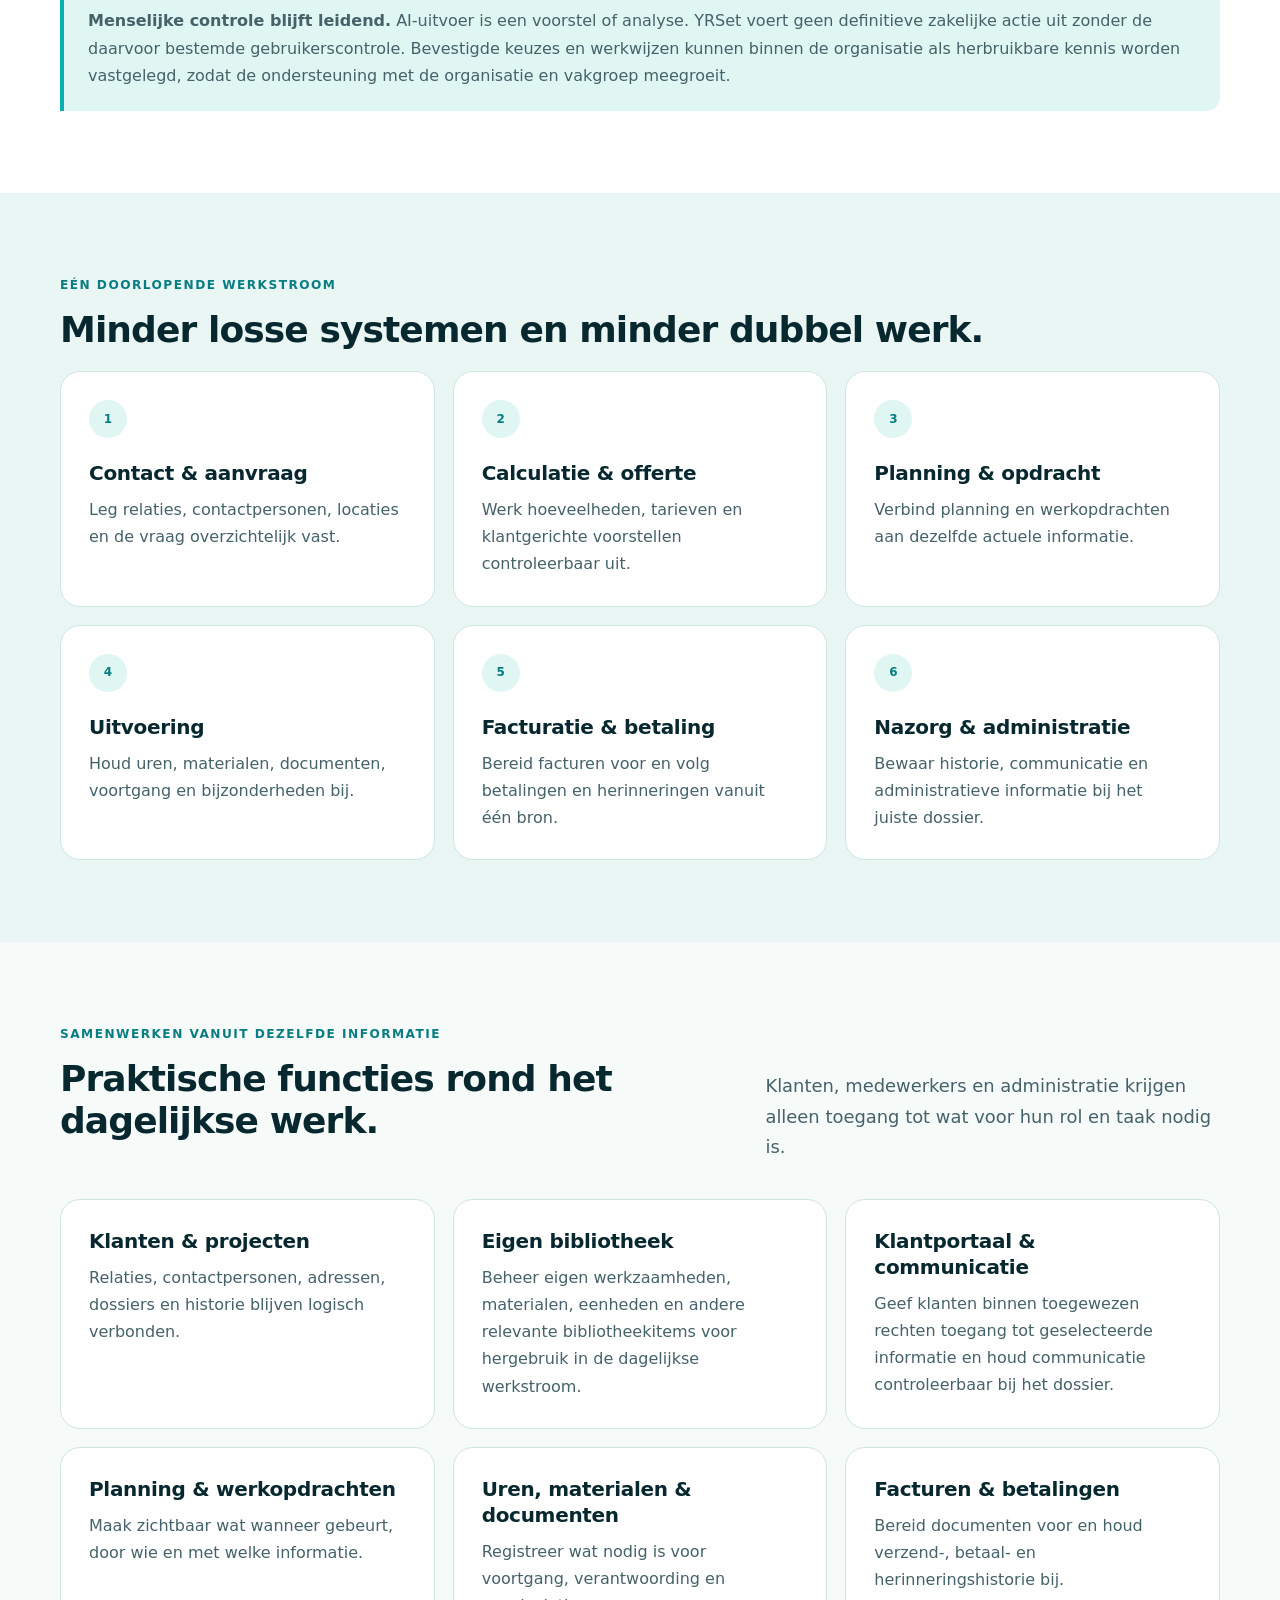
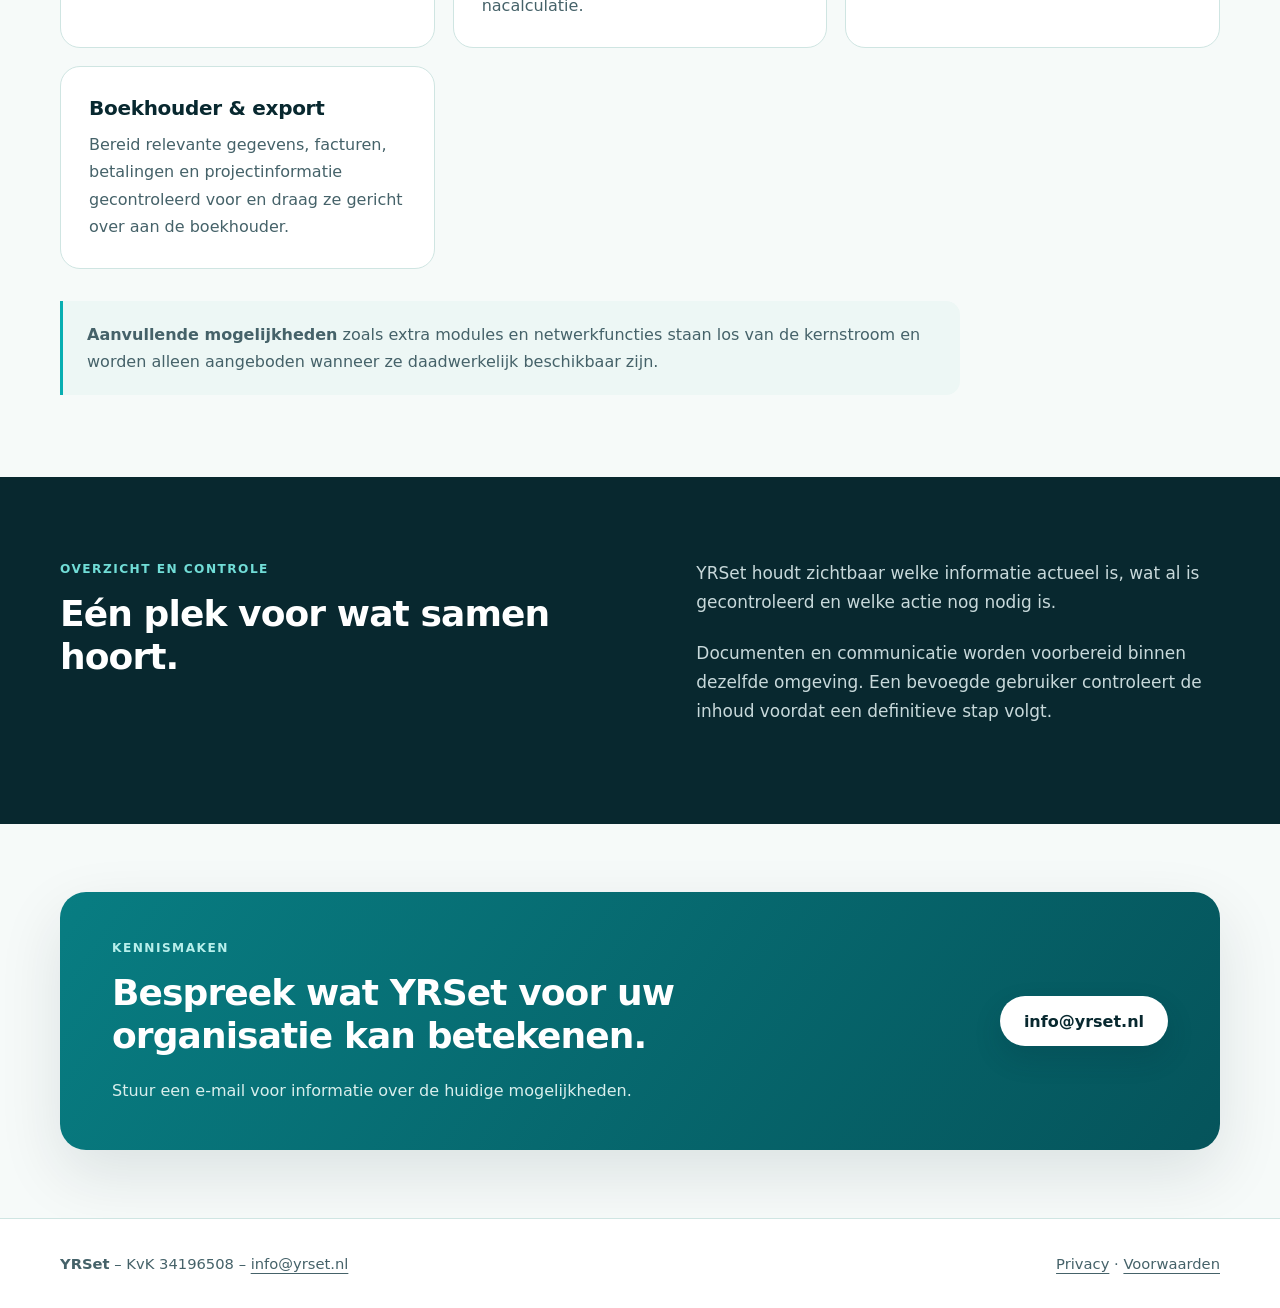
==== commit 0fcd0ebb: "Refine public YRSet content consistency" ====
--- a/index.html
+++ b/index.html
@@ -5,14 +5,14 @@
   <meta name="viewport" content="width=device-width, initial-scale=1">
   <meta name="description" content="YRSet brengt aanvragen, calculatie, planning, uitvoering, administratie en AI-ondersteuning samen in één gecontroleerde werkomgeving.">
   <title>YRSet · Ready. Set. Work.</title>
-  <link rel="stylesheet" href="style.css?v=20260929-5">
+  <link rel="stylesheet" href="style.css?v=20260929-6">
 </head>
 <body>
   <a class="skip-link" href="#inhoud">Naar de inhoud</a>
   <header class="site-header">
     <div class="shell nav-wrap">
       <a class="brand" href="./" aria-label="YRSet home">
-        <img src="yrset-logo.png?v=20260929-5" alt="YRSet — Ready. Set. Work.">
+        <img src="yrset-logo.png?v=20260929-6" alt="YRSet — Ready. Set. Work.">
       </a>
       <nav aria-label="Hoofdnavigatie">
         <a aria-current="page" href="./">Home</a>
@@ -45,9 +45,9 @@
 
     <section class="section ai-section" aria-labelledby="ai-kern">
       <div class="shell">
-        <p class="eyebrow">AI als praktisch onderdeel van het werk</p>
-        <h2 id="ai-kern">Ondersteuning van intake tot nacalculatie.</h2>
-        <p class="section-intro">AI helpt informatie ordenen, voorstellen aanvullen en controles voorbereiden. Definitief toepassen, bestellen, vastleggen of verzenden gebeurt altijd na controle door een bevoegde gebruiker.</p>
+        <p class="eyebrow">AI-gestuurd door de hele keten</p>
+        <h2 id="ai-kern">Van intake en analyse tot uitvoering en nacalculatie.</h2>
+        <p class="section-intro">YRSet ondersteunt AI-gestuurd bij iedere samenhangende stap: informatie ordenen, voorstellen aanvullen, controles voorbereiden en bevestigde keuzes doorgeven aan het vervolg. Definitief toepassen, bestellen, vastleggen of verzenden gebeurt altijd na controle door een bevoegde gebruiker.</p>
         <div class="ai-flow" role="list">
           <article role="listitem"><span>01</span><h3>Intake &amp; foto’s</h3><p>Structureert aanvragen, notities, foto’s en tekeningen tot een controleerbare werkbeschrijving.</p></article>
           <article role="listitem"><span>02</span><h3>Calculatie &amp; offerte</h3><p>Vult voorstellen aan, koppelt bekende hoeveelheden en wijst op ontbrekende of tegenstrijdige informatie.</p></article>
@@ -56,7 +56,7 @@
           <article role="listitem"><span>05</span><h3>Uitvoering</h3><p>Brengt relevante planning, werkopdrachten, documenten, uren, materialen en signalen samen.</p></article>
           <article role="listitem"><span>06</span><h3>Nacalculatie</h3><p>Helpt raming en uitvoering vergelijken, zodat afwijkingen en vervolgacties zichtbaar worden.</p></article>
         </div>
-        <div class="control-note"><strong>Menselijke controle blijft leidend.</strong> AI-uitvoer is een voorstel of analyse. YRSet voert geen definitieve zakelijke actie uit zonder de daarvoor bestemde gebruikerscontrole.</div>
+        <div class="control-note"><strong>Menselijke controle blijft leidend.</strong> AI-uitvoer is een voorstel of analyse. YRSet voert geen definitieve zakelijke actie uit zonder de daarvoor bestemde gebruikerscontrole. Bevestigde keuzes en werkwijzen kunnen binnen de organisatie als herbruikbare kennis worden vastgelegd, zodat de ondersteuning met de organisatie en vakgroep meegroeit.</div>
       </div>
     </section>
 
@@ -85,11 +85,12 @@
       </div>
       <div class="shell feature-grid">
         <article class="feature-card"><h3>Klanten &amp; projecten</h3><p>Relaties, contactpersonen, adressen, dossiers en historie blijven logisch verbonden.</p></article>
-        <article class="feature-card"><h3>Klanttoegang &amp; communicatie</h3><p>Deel geselecteerde informatie binnen toegewezen rechten en houd communicatie controleerbaar bij het dossier.</p></article>
+        <article class="feature-card"><h3>Eigen bibliotheek</h3><p>Beheer eigen werkzaamheden, materialen, eenheden en andere relevante bibliotheekitems voor hergebruik in de dagelijkse werkstroom.</p></article>
+        <article class="feature-card"><h3>Klantportaal &amp; communicatie</h3><p>Geef klanten binnen toegewezen rechten toegang tot geselecteerde informatie en houd communicatie controleerbaar bij het dossier.</p></article>
         <article class="feature-card"><h3>Planning &amp; werkopdrachten</h3><p>Maak zichtbaar wat wanneer gebeurt, door wie en met welke informatie.</p></article>
         <article class="feature-card"><h3>Uren, materialen &amp; documenten</h3><p>Registreer wat nodig is voor voortgang, verantwoording en nacalculatie.</p></article>
         <article class="feature-card"><h3>Facturen &amp; betalingen</h3><p>Bereid documenten voor en houd verzend-, betaal- en herinneringshistorie bij.</p></article>
-        <article class="feature-card"><h3>Boekhouder &amp; export</h3><p>Bereid relevante gegevens, facturen, betalingen en projectinformatie gecontroleerd voor de administratie voor.</p></article>
+        <article class="feature-card"><h3>Boekhouder &amp; export</h3><p>Bereid relevante gegevens, facturen, betalingen en projectinformatie gecontroleerd voor en draag ze gericht over aan de boekhouder.</p></article>
       </div>
       <div class="shell"><p class="extension-note"><strong>Aanvullende mogelijkheden</strong> zoals extra modules en netwerkfuncties staan los van de kernstroom en worden alleen aangeboden wanneer ze daadwerkelijk beschikbaar zijn.</p></div>
     </section>
--- a/style.css
+++ b/style.css
@@ -27,7 +27,7 @@
 .nav-wrap { min-height: 248px; display: flex; align-items: center; justify-content: space-between; gap: 40px; }
 .brand { width: 330px; min-width: 330px; text-decoration: none; }
 .brand img { width: 100%; height: 238px; object-fit: contain; object-position: left center; }
-nav { display: flex; align-items: center; gap: 30px; font-size: 0.9rem; font-weight: 750; }
+nav { display: flex; align-items: center; gap: 32px; font-size: 1.05rem; font-weight: 750; }
 nav a { padding: 7px 0; text-decoration: none; border-bottom: 2px solid transparent; }
 nav a:hover, nav a:focus-visible, nav a[aria-current="page"] { color: var(--teal-dark); border-color: var(--teal); }
 
@@ -86,7 +86,11 @@
 .document-card { padding: 56px 64px; background: var(--surface); border: 1px solid var(--line); border-radius: var(--radius); box-shadow: 0 16px 48px rgba(8,40,47,0.07); }
 .document-card section { max-width: 900px; }
 .document-card section + section { margin-top: 42px; padding-top: 38px; border-top: 1px solid var(--line); }
-.document-card h2 { font-size: 36px; }
+.hero-panel h2,
+.ai-flow h3,
+.journey h3,
+.feature-card h3,
+.document-card h2 { font-size: 20px; line-height: 1.3; letter-spacing: -0.015em; }
 .document-card p, .document-card li { color: var(--ink-soft); }
 .document-card ul { padding-left: 1.35rem; }
 .document-card li + li { margin-top: 8px; }
@@ -110,8 +114,13 @@
   .nav-wrap { min-height: 270px; align-items: center; flex-direction: column; justify-content: center; gap: 0; padding: 4px 0 12px; }
   .brand { width: 270px; min-width: 270px; }
   .brand img { height: 208px; object-position: center; }
-  nav { flex-wrap: wrap; justify-content: center; gap: 8px 22px; font-size: 0.84rem; }
-  h1, h2, .document-card h2 { font-size: 28px; }
+  nav { flex-wrap: wrap; justify-content: center; gap: 8px 24px; font-size: 0.96rem; }
+  h1, h2 { font-size: 28px; }
+  .hero-panel h2,
+  .ai-flow h3,
+  .journey h3,
+  .feature-card h3,
+  .document-card h2 { font-size: 19px; }
   .hero { padding: 42px 0 50px; }
   .lead { font-size: 1.08rem; }
   .section { padding: 60px 0; }
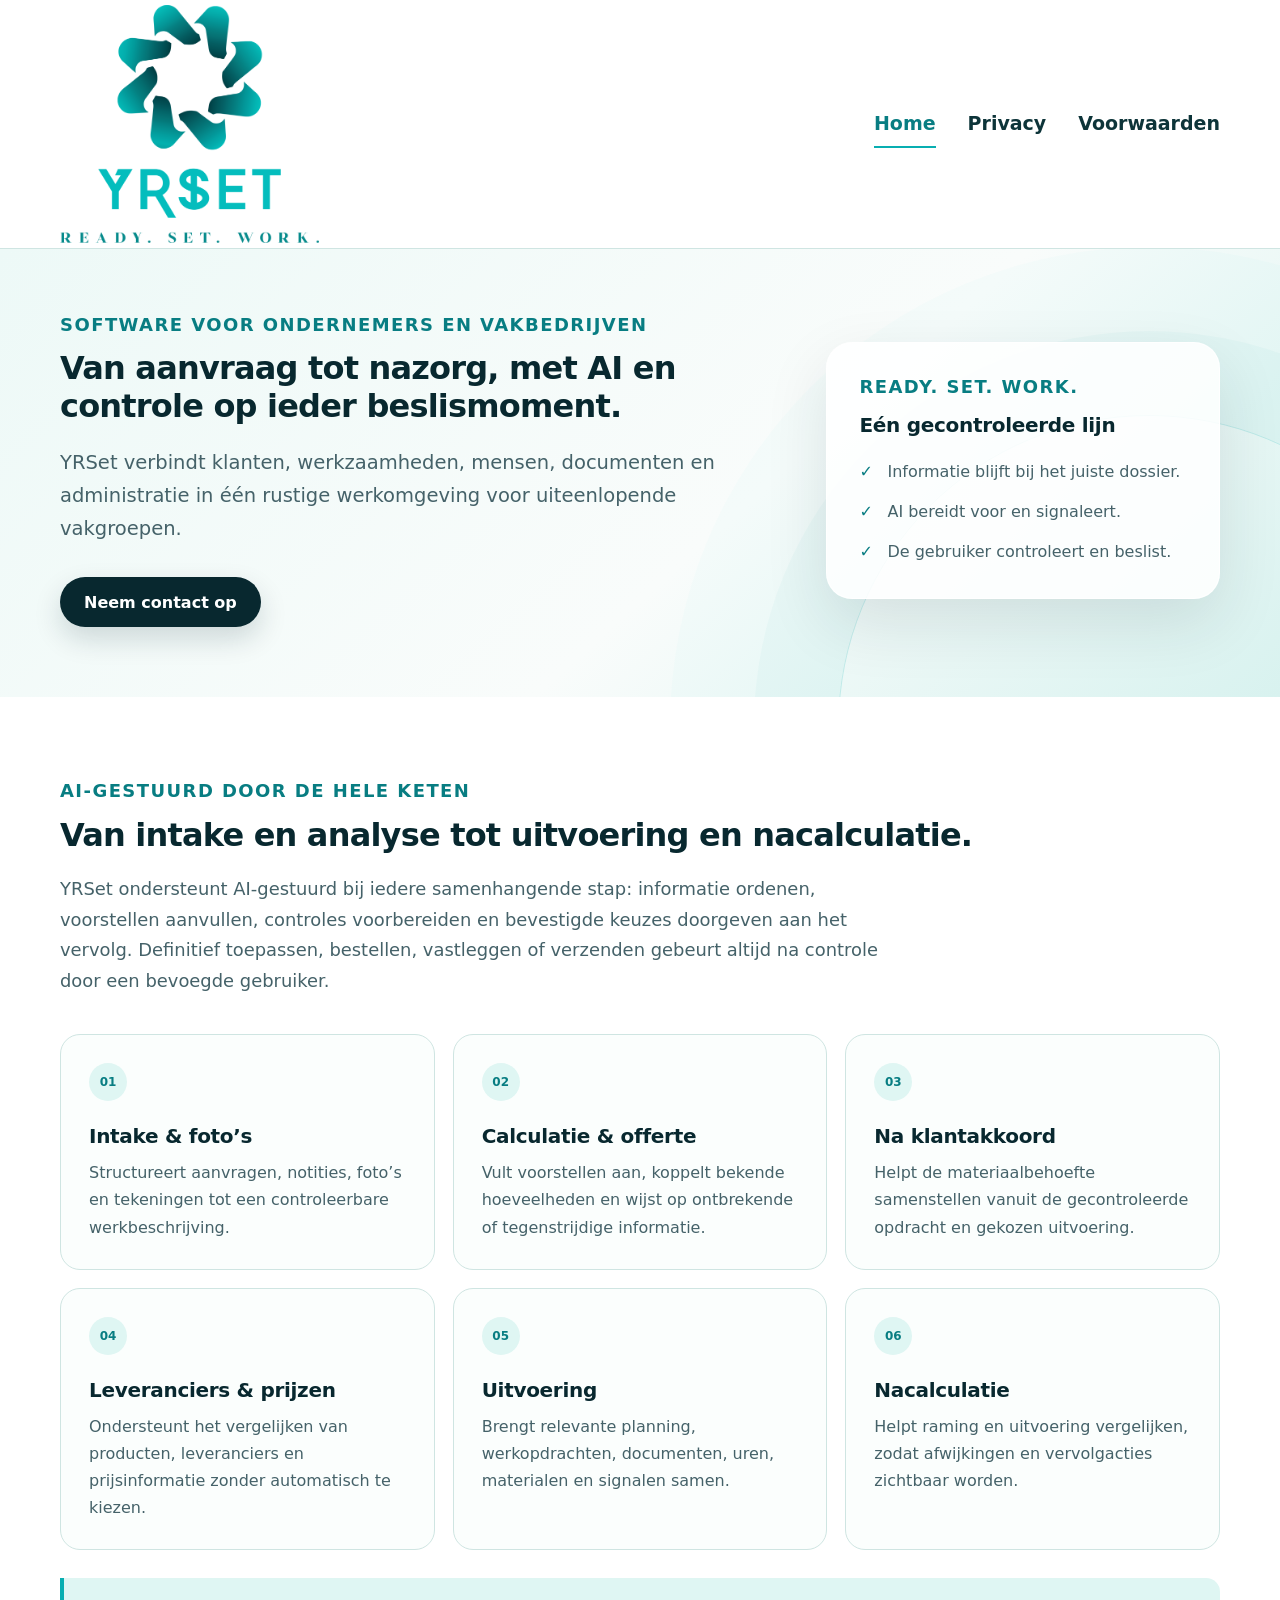
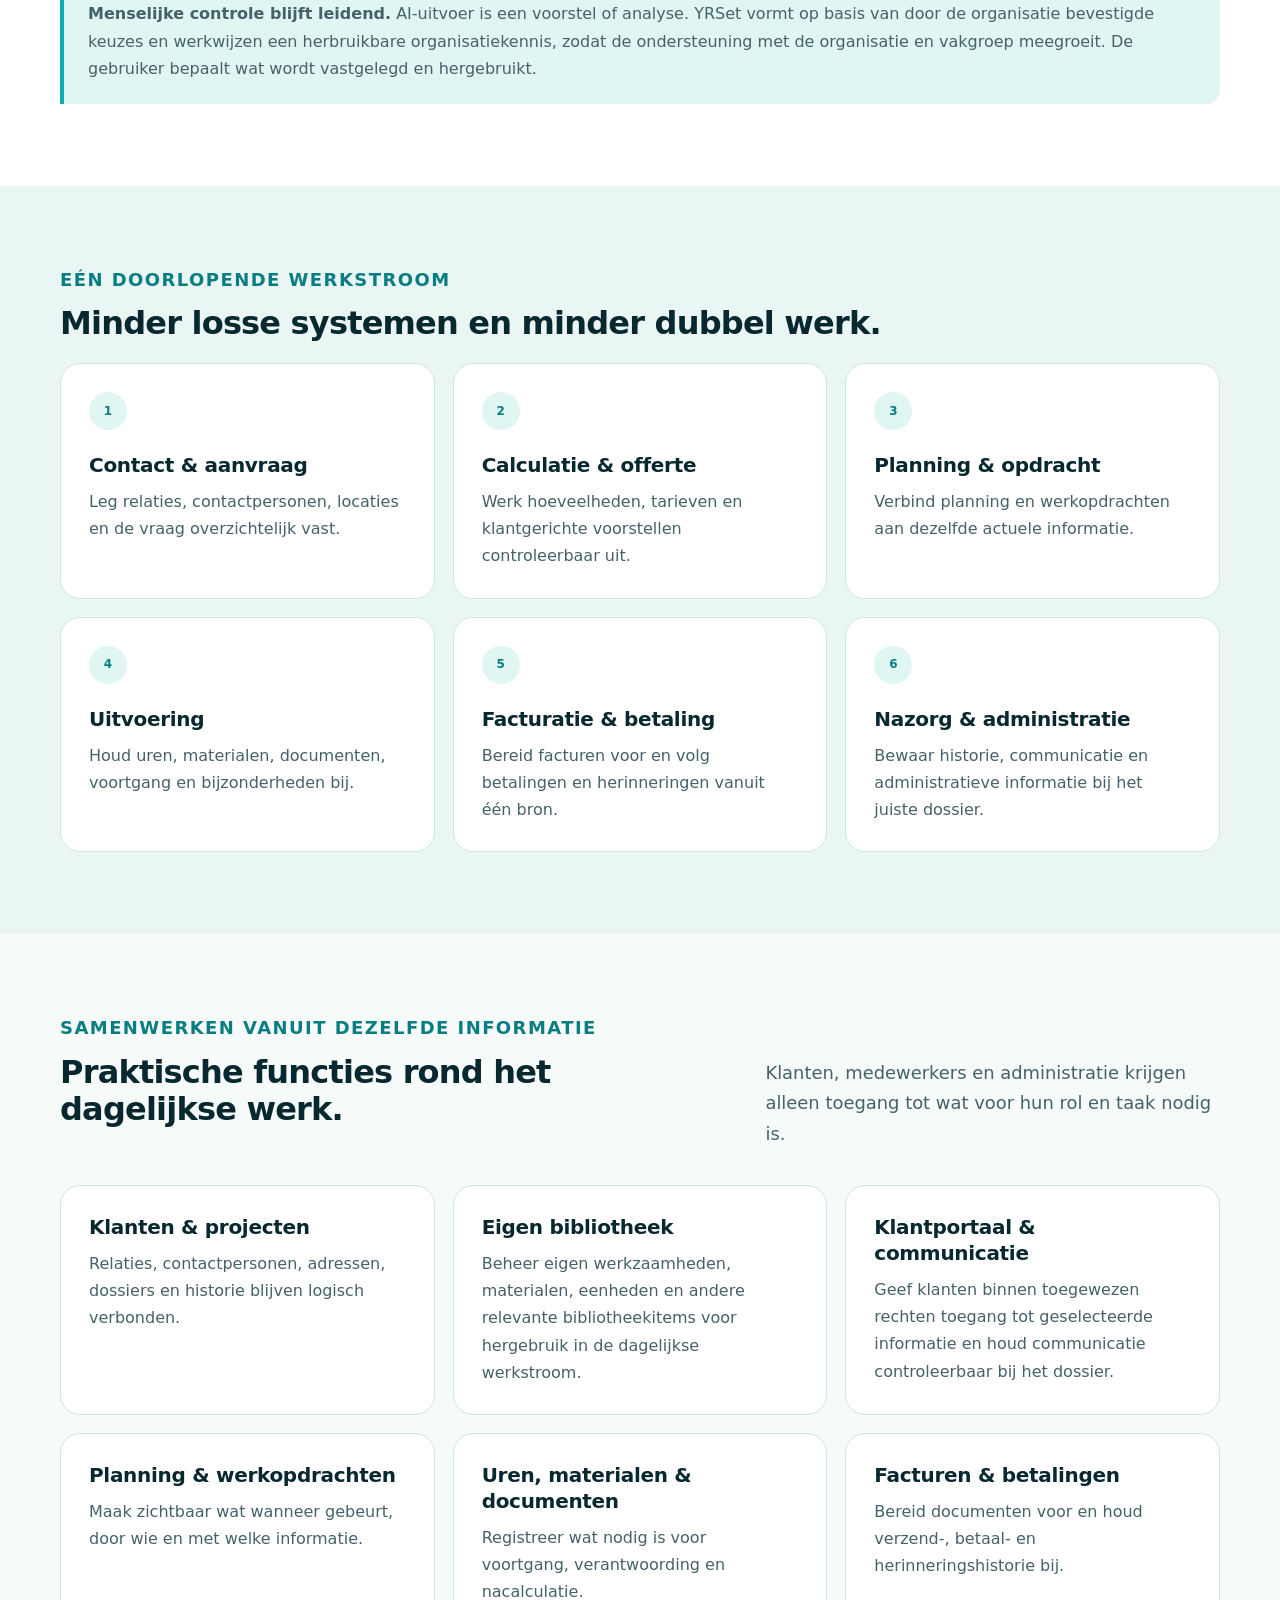
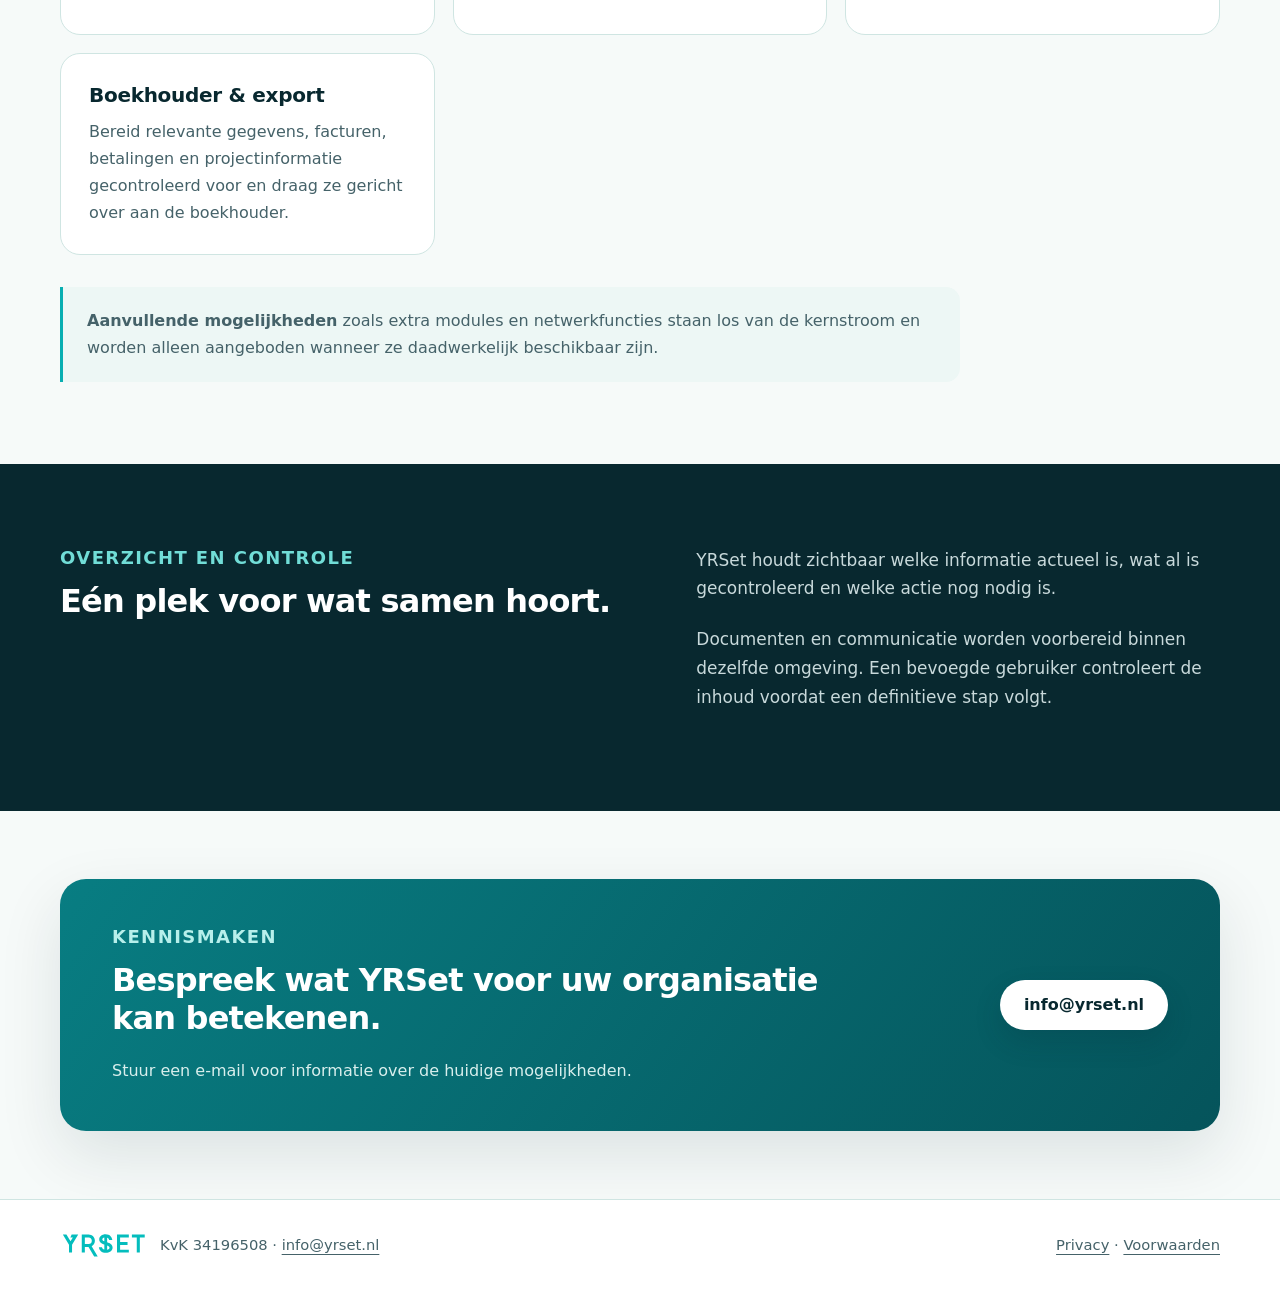
==== commit a8bbe749: "Finalize public YRSet consistency" ====
--- a/index.html
+++ b/index.html
@@ -5,7 +5,7 @@
   <meta name="viewport" content="width=device-width, initial-scale=1">
   <meta name="description" content="YRSet brengt aanvragen, calculatie, planning, uitvoering, administratie en AI-ondersteuning samen in één gecontroleerde werkomgeving.">
   <title>YRSet · Ready. Set. Work.</title>
-  <link rel="stylesheet" href="style.css?v=20260929-6">
+  <link rel="stylesheet" href="style.css?v=20260929-8">
 </head>
 <body>
   <a class="skip-link" href="#inhoud">Naar de inhoud</a>
@@ -56,7 +56,7 @@
           <article role="listitem"><span>05</span><h3>Uitvoering</h3><p>Brengt relevante planning, werkopdrachten, documenten, uren, materialen en signalen samen.</p></article>
           <article role="listitem"><span>06</span><h3>Nacalculatie</h3><p>Helpt raming en uitvoering vergelijken, zodat afwijkingen en vervolgacties zichtbaar worden.</p></article>
         </div>
-        <div class="control-note"><strong>Menselijke controle blijft leidend.</strong> AI-uitvoer is een voorstel of analyse. YRSet voert geen definitieve zakelijke actie uit zonder de daarvoor bestemde gebruikerscontrole. Bevestigde keuzes en werkwijzen kunnen binnen de organisatie als herbruikbare kennis worden vastgelegd, zodat de ondersteuning met de organisatie en vakgroep meegroeit.</div>
+        <div class="control-note"><strong>Menselijke controle blijft leidend.</strong> AI-uitvoer is een voorstel of analyse. YRSet vormt op basis van door de organisatie bevestigde keuzes en werkwijzen een herbruikbare organisatiekennis, zodat de ondersteuning met de organisatie en vakgroep meegroeit. De gebruiker bepaalt wat wordt vastgelegd en hergebruikt.</div>
       </div>
     </section>
 
@@ -110,6 +110,6 @@
     </section>
   </main>
 
-  <footer><div class="shell footer-wrap"><p><strong>YRSet</strong> – KvK 34196508 – <a href="mailto:info@yrset.nl">info@yrset.nl</a></p><p><a href="privacy/">Privacy</a> · <a href="voorwaarden/">Voorwaarden</a></p></div></footer>
+  <footer><div class="shell footer-wrap"><p class="footer-brandline"><svg class="footer-wordmark" viewBox="390 440 500 150" role="img" aria-label="YRSet"><image href="yrset-wordmark.svg?v=20260929-8" width="1280" height="1024"></image></svg><span>KvK 34196508 · <a href="mailto:info@yrset.nl">info@yrset.nl</a></span></p><p><a href="privacy/">Privacy</a> · <a href="voorwaarden/">Voorwaarden</a></p></div></footer>
 </body>
 </html>
--- a/style.css
+++ b/style.css
@@ -27,16 +27,16 @@
 .nav-wrap { min-height: 248px; display: flex; align-items: center; justify-content: space-between; gap: 40px; }
 .brand { width: 330px; min-width: 330px; text-decoration: none; }
 .brand img { width: 100%; height: 238px; object-fit: contain; object-position: left center; }
-nav { display: flex; align-items: center; gap: 32px; font-size: 1.05rem; font-weight: 750; }
+nav { display: flex; align-items: center; gap: 32px; font-size: 19px; font-weight: 750; }
 nav a { padding: 7px 0; text-decoration: none; border-bottom: 2px solid transparent; }
 nav a:hover, nav a:focus-visible, nav a[aria-current="page"] { color: var(--teal-dark); border-color: var(--teal); }
 
 h1, h2, h3, p { margin-top: 0; }
 h1, h2, h3 { color: var(--ink-deep); font-weight: 800; line-height: 1.18; letter-spacing: -0.025em; overflow-wrap: break-word; }
-h1, h2 { margin-bottom: 20px; font-size: 36px; }
+h1, h2 { margin-bottom: 20px; font-size: 32px; }
 h3 { margin-bottom: 10px; font-size: 20px; }
 p, li { overflow-wrap: break-word; }
-.eyebrow { margin-bottom: 13px; color: var(--teal-dark); font-size: 0.76rem; font-weight: 850; letter-spacing: 0.12em; text-transform: uppercase; }
+.eyebrow { margin-bottom: 13px; color: var(--teal-dark); font-size: 18px; font-weight: 850; letter-spacing: 0.08em; line-height: 1.35; text-transform: uppercase; }
 .lead { max-width: 720px; margin: 0 0 32px; color: var(--ink-soft); font-size: 1.22rem; }
 .button { display: inline-flex; min-height: 50px; align-items: center; justify-content: center; padding: 0 24px; color: #fff; background: var(--ink-deep); border-radius: 999px; box-shadow: 0 12px 28px rgba(8,40,47,0.16); font-weight: 800; text-decoration: none; }
 .button:hover, .button:focus-visible { background: var(--teal-dark); }
@@ -102,6 +102,8 @@
 .footer-wrap { display: flex; justify-content: space-between; gap: 24px; font-size: 0.92rem; }
 .footer-wrap p { margin: 0; }
 .footer-wrap a { text-underline-offset: 4px; }
+.footer-brandline { display: flex; flex-wrap: wrap; align-items: center; gap: 8px 12px; }
+.footer-wordmark { display: block; width: 88px; height: auto; flex: 0 0 auto; }
 
 @media (max-width: 900px) {
   .hero-layout, .benefit-layout, .split-heading { grid-template-columns: 1fr; gap: 36px; }
@@ -114,13 +116,14 @@
   .nav-wrap { min-height: 270px; align-items: center; flex-direction: column; justify-content: center; gap: 0; padding: 4px 0 12px; }
   .brand { width: 270px; min-width: 270px; }
   .brand img { height: 208px; object-position: center; }
-  nav { flex-wrap: wrap; justify-content: center; gap: 8px 24px; font-size: 0.96rem; }
-  h1, h2 { font-size: 28px; }
+  nav { flex-wrap: wrap; justify-content: center; gap: 8px 24px; font-size: 17px; }
+  h1, h2 { font-size: 26px; }
+  .eyebrow { font-size: 15.5px; }
   .hero-panel h2,
   .ai-flow h3,
   .journey h3,
   .feature-card h3,
-  .document-card h2 { font-size: 19px; }
+  .document-card h2 { font-size: 18px; }
   .hero { padding: 42px 0 50px; }
   .lead { font-size: 1.08rem; }
   .section { padding: 60px 0; }
@@ -130,6 +133,7 @@
   .document-card { padding: 32px 22px; }
   .document-card section + section { margin-top: 34px; padding-top: 30px; }
   .footer-wrap { flex-direction: column; }
+  .footer-wordmark { width: 82px; }
 }
 
 @media (prefers-reduced-motion: reduce) { html { scroll-behavior: auto; } }
